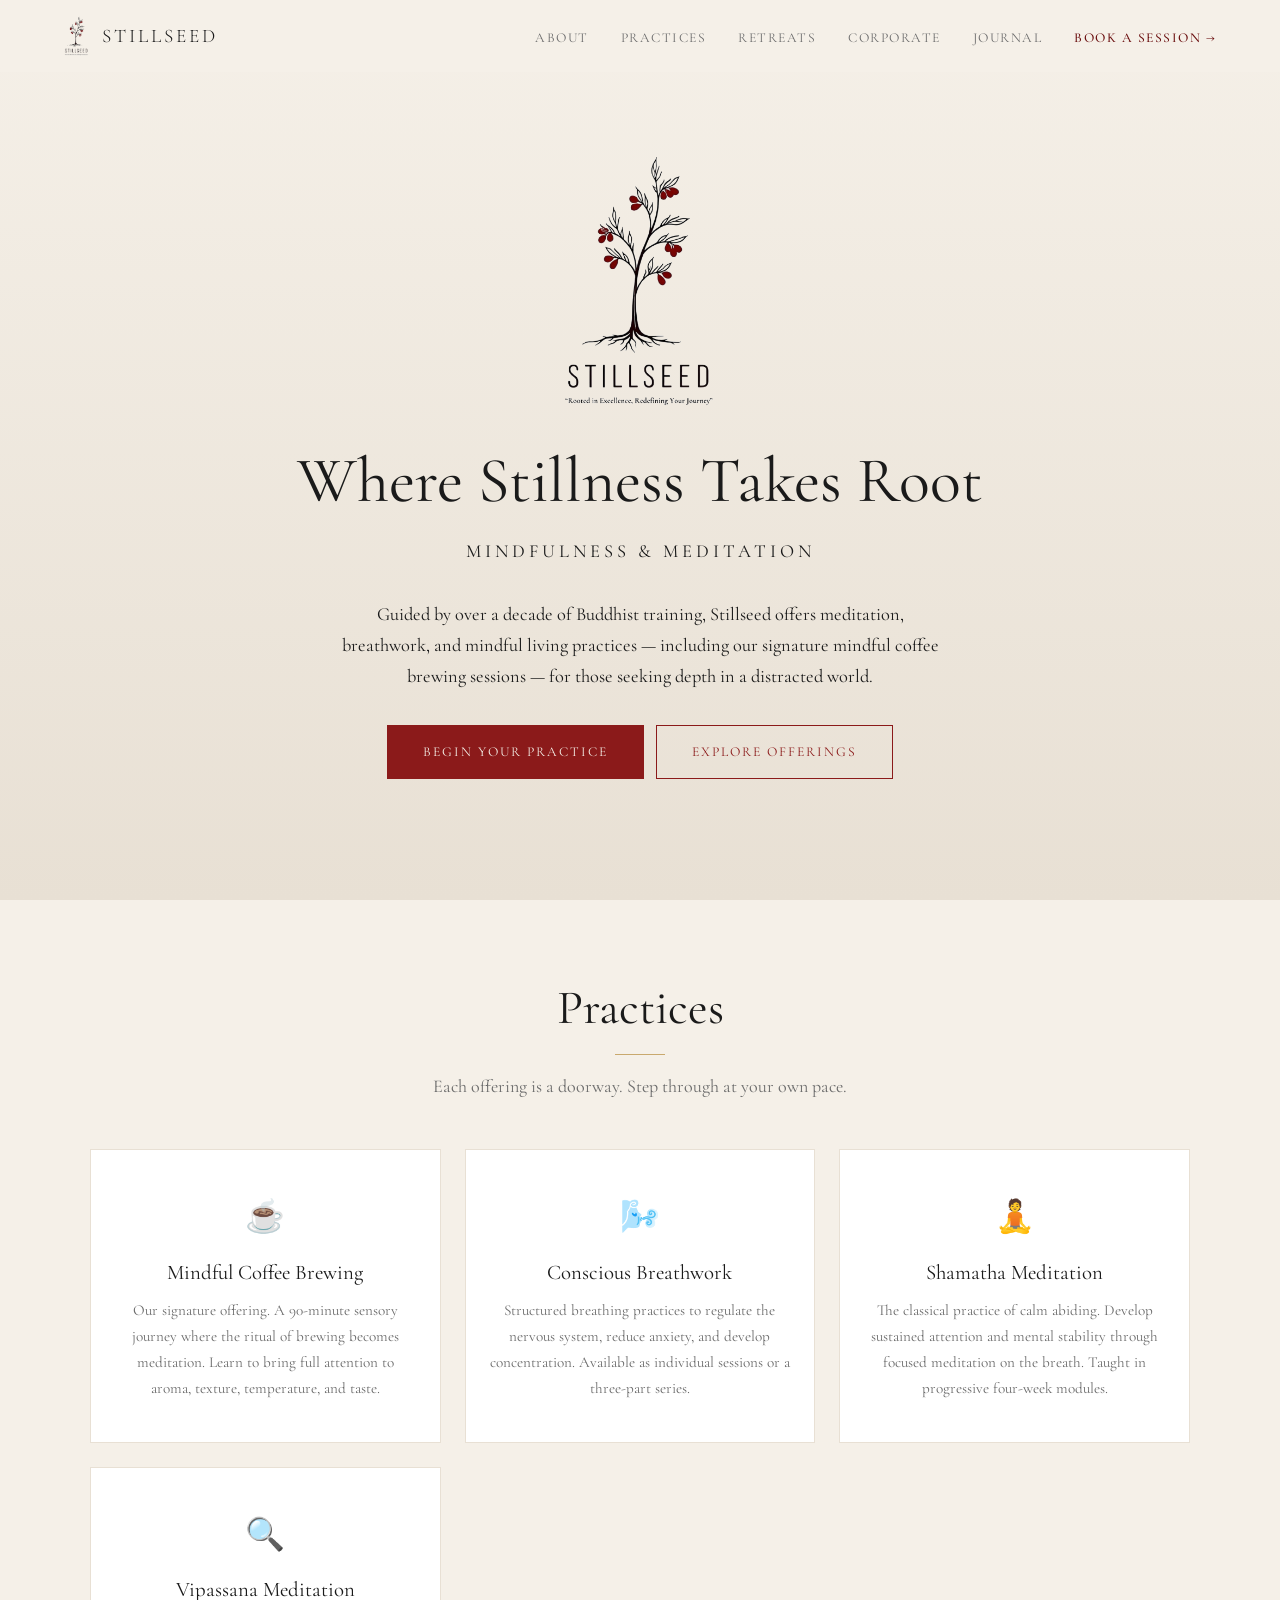
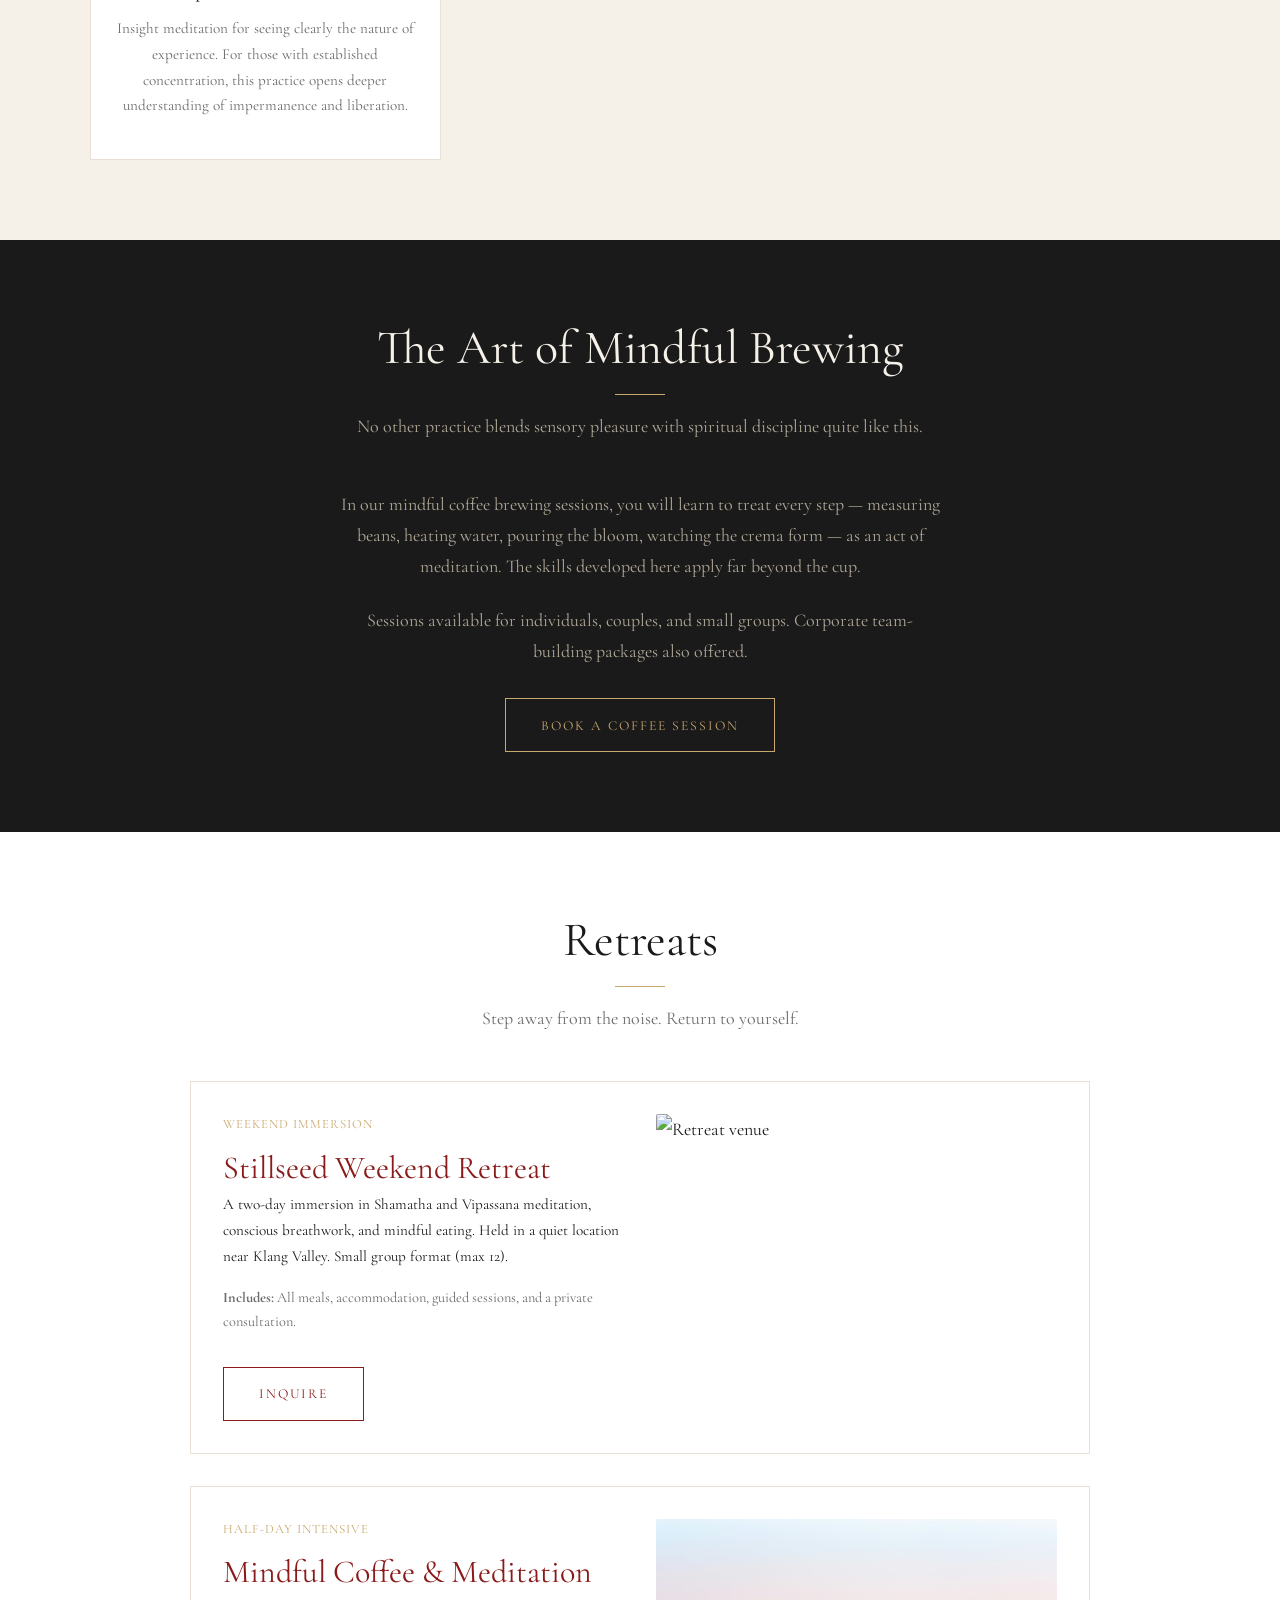
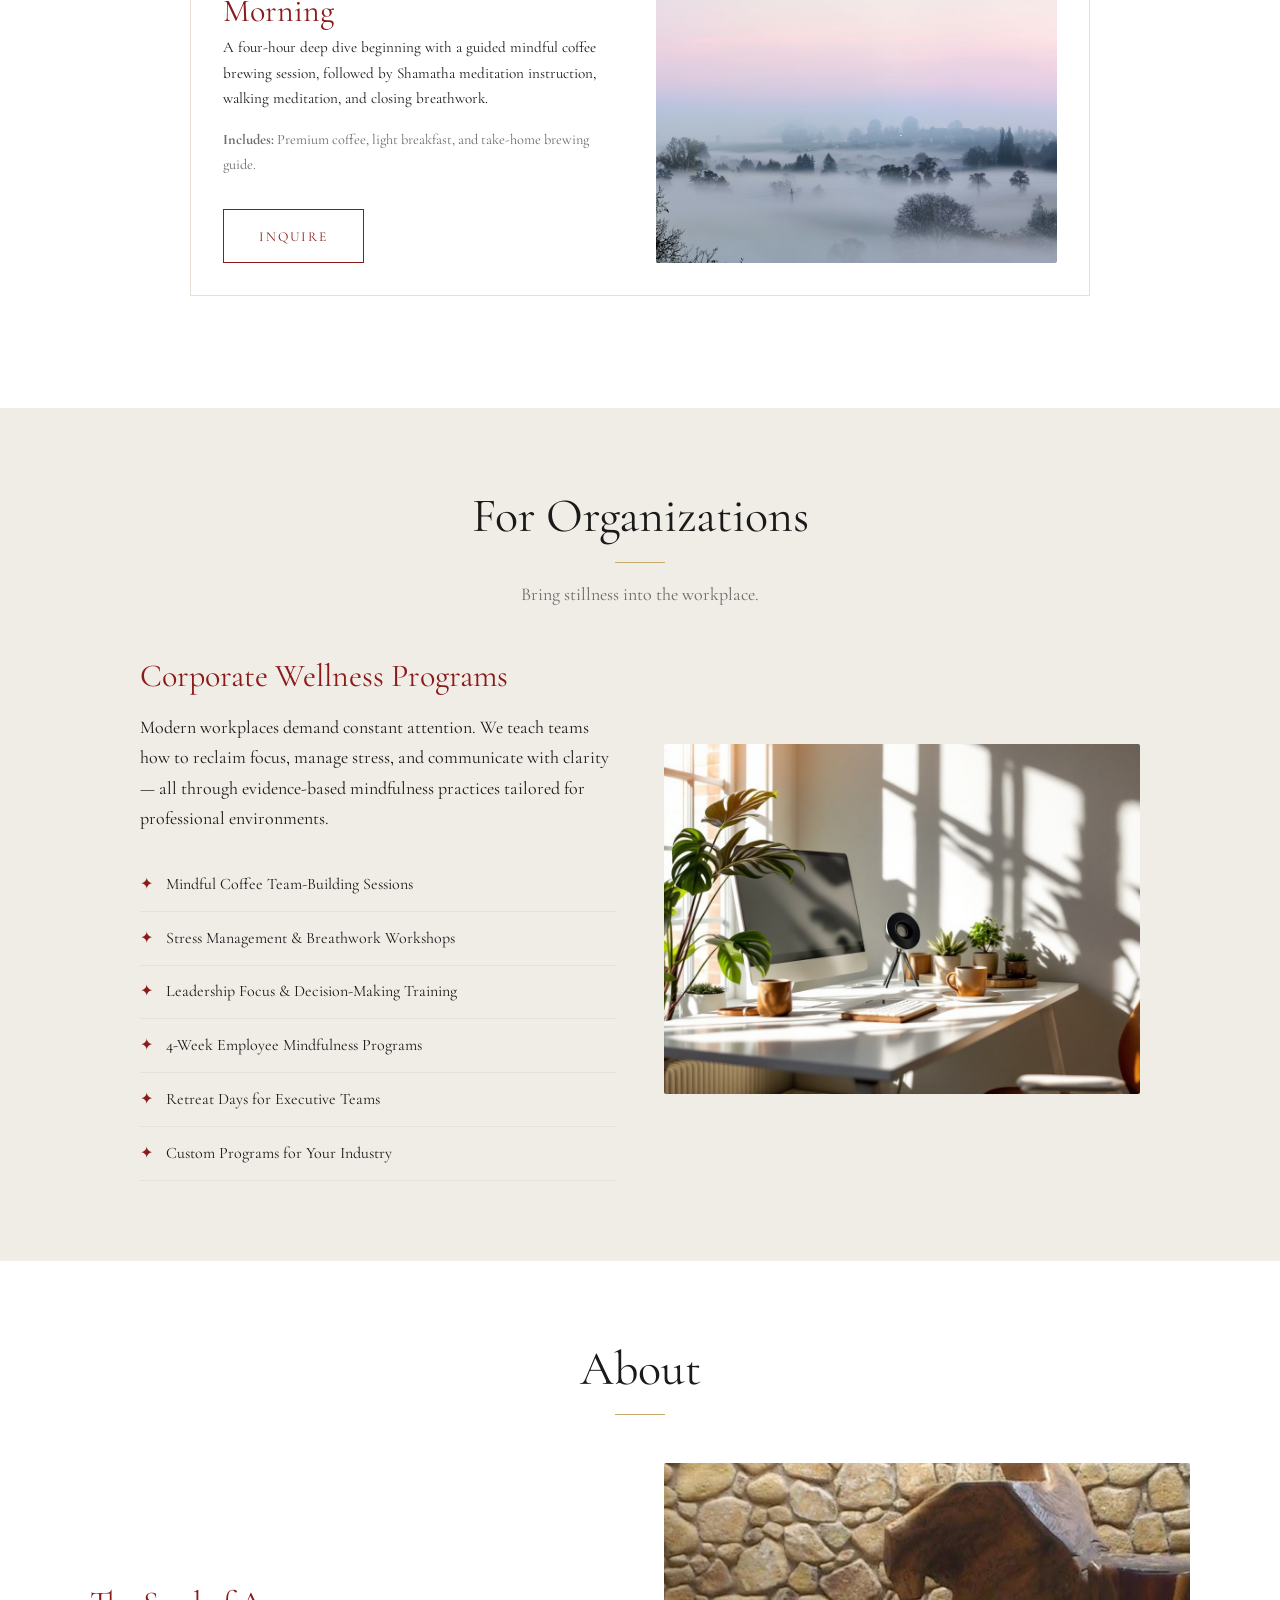
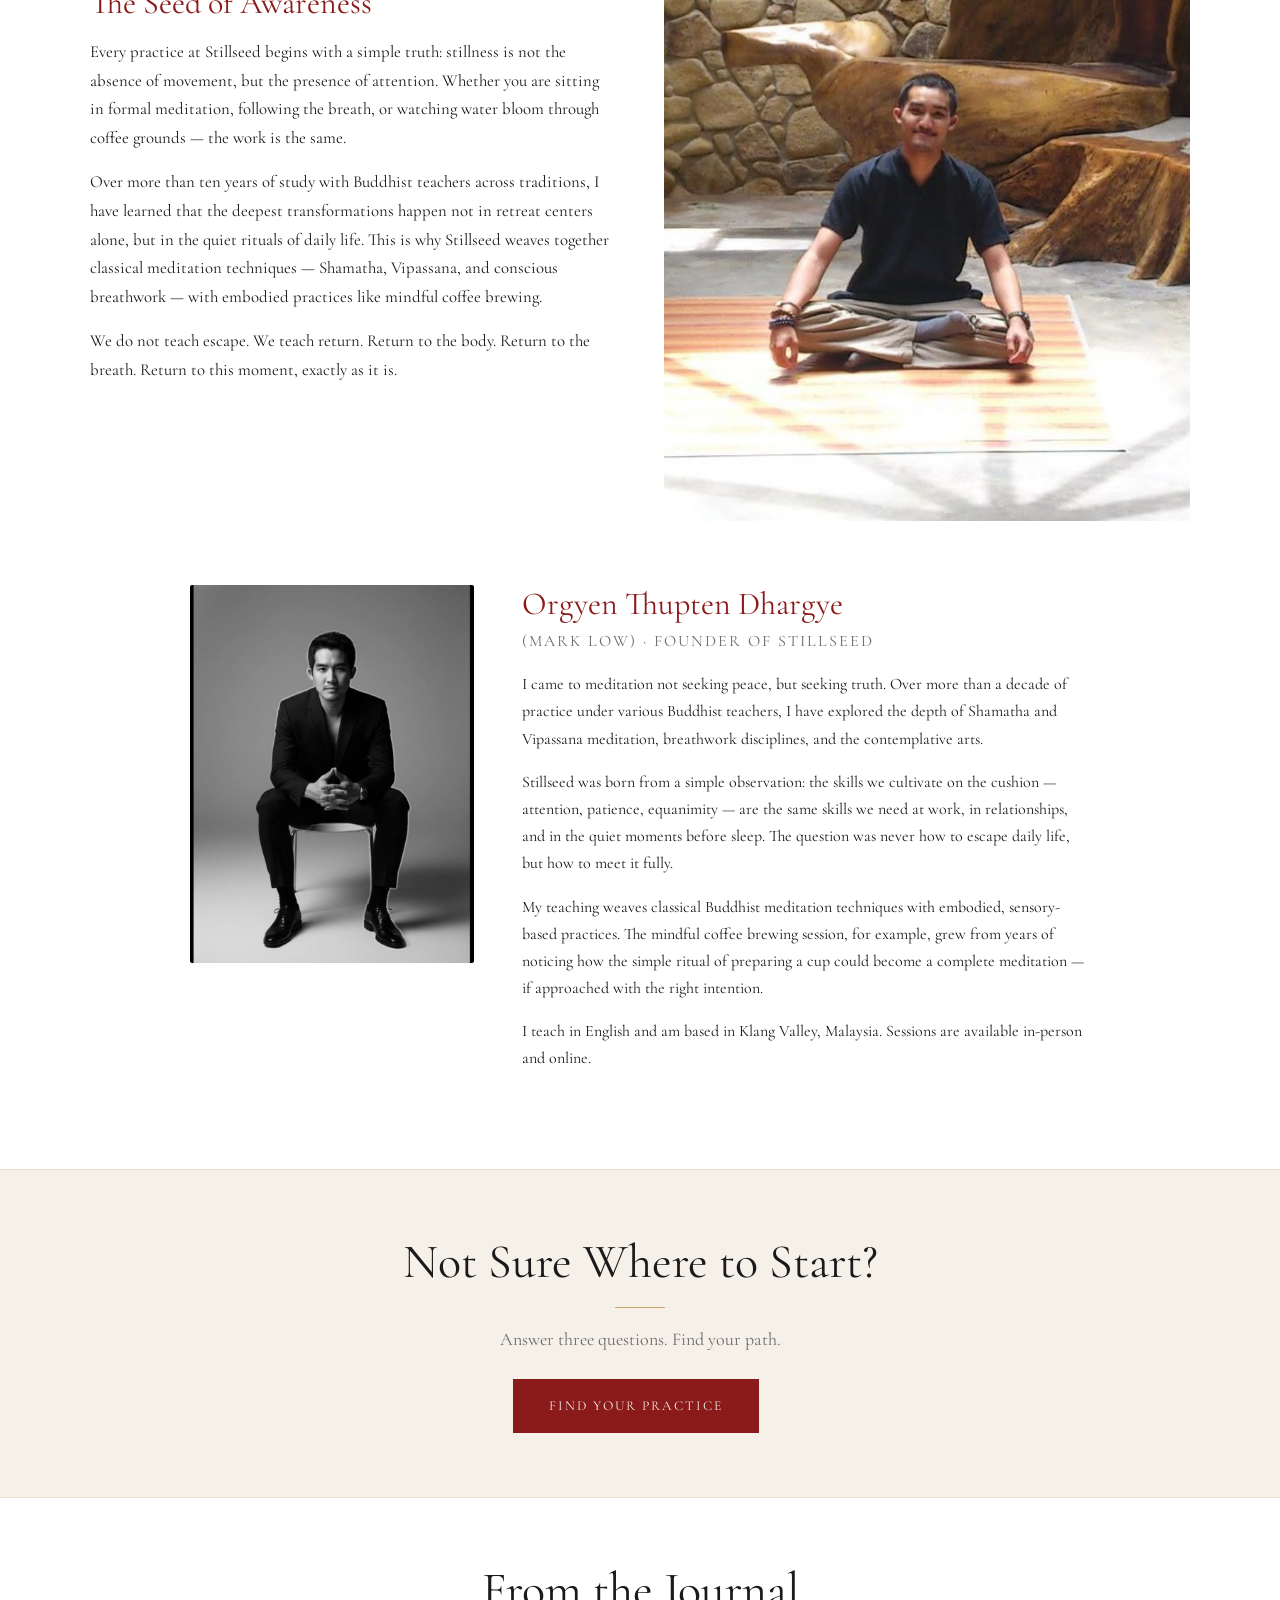
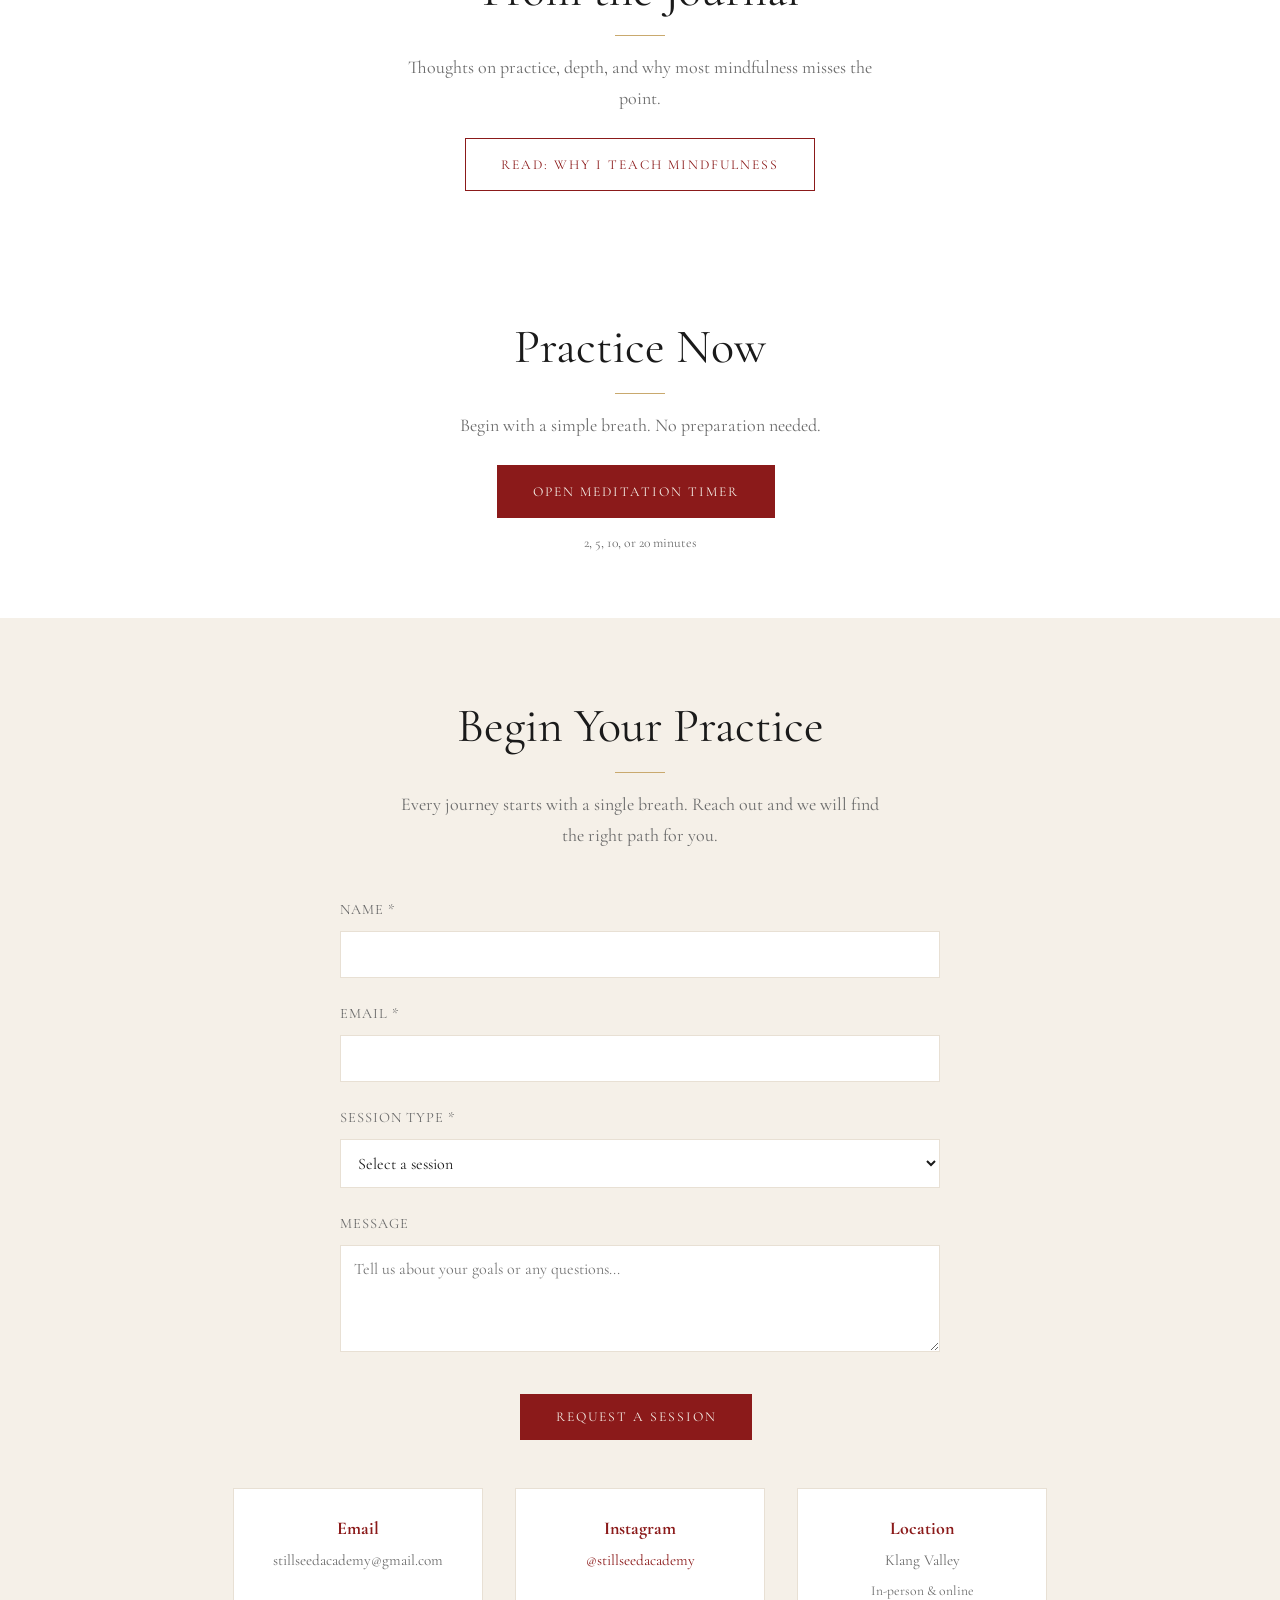
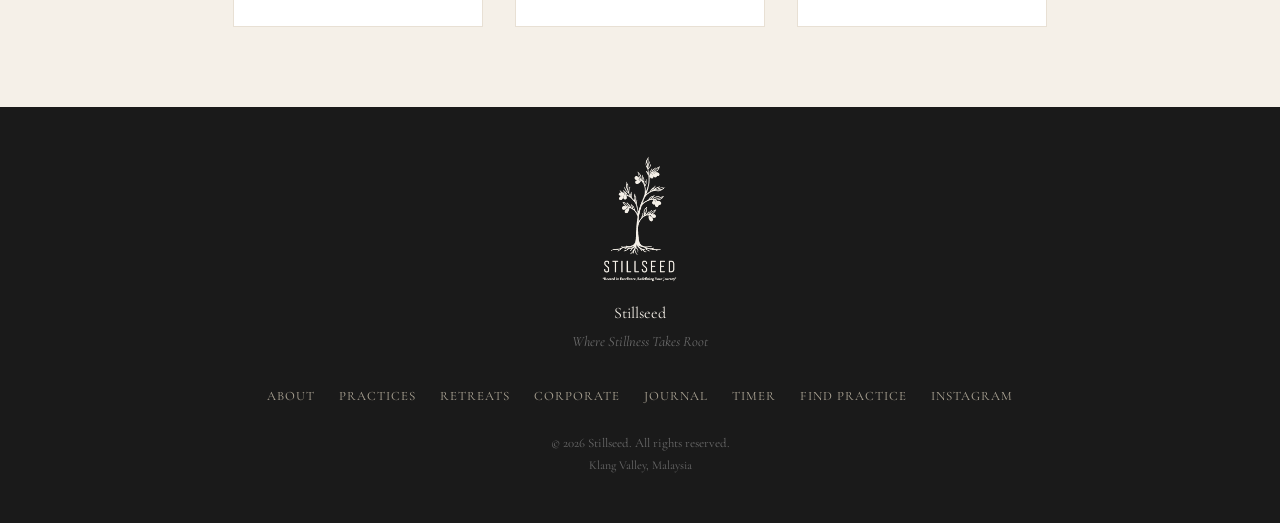
==== index.html @ 8a02b67b "Add files via upload" ====
<!DOCTYPE html>
<html lang="en">
<head>
  <meta charset="UTF-8">
  <meta name="viewport" content="width=device-width, initial-scale=1.0">
  <title>Stillseed | Mindfulness Training & Meditation Retreats in Klang Valley, Malaysia</title>
  <meta name="keywords" content="mindfulness Malaysia, meditation Klang Valley, mindful coffee brewing, Shamatha meditation, Vipassana meditation, breathwork Malaysia, corporate wellness Selangor, meditation retreat Malaysia, mindfulness teacher Malaysia, Buddhist meditation KL">
  <meta property="og:title" content="Stillseed | Mindfulness Training & Meditation Retreats">
  <meta property="og:description" content="Mindfulness training and meditation retreats in Klang Valley, Malaysia. Led by Orgyen Thupten Dhargye with 10+ years of Buddhist training.">
  <meta property="og:type" content="website">
  <meta property="og:url" content="https://stillseed.com">
  <meta property="og:image" content="https://stillseed.com/images/logo-hero.png">
  <meta name="twitter:card" content="summary_large_image">
  <meta name="description" content="Mindfulness training, meditation retreats, and mindful coffee brewing sessions with Orgyen Thupten Dhargye in Klang Valley, Malaysia.">
  <link rel="preconnect" href="https://fonts.googleapis.com">
  <link rel="preconnect" href="https://fonts.gstatic.com" crossorigin>
  <link href="https://fonts.googleapis.com/css2?family=Cormorant+Garamond:ital,wght@0,300;0,400;0,500;1,300;1,400&display=swap" rel="stylesheet">
  <link rel="stylesheet" href="css/style.css">
</head>
<body>

  <nav>
    <a href="index.html" class="nav-logo">
      <img src="images/logo-nav.png" alt="Stillseed">
      <span>Stillseed</span>
    </a>
    <ul class="nav-links">
      <li><a href="index.html#about">About</a></li>
      <li><a href="index.html#practices">Practices</a></li>
      <li><a href="index.html#retreats">Retreats</a></li>
      <li><a href="index.html#corporate">Corporate</a></li>
      <li><a href="blog-why-i-teach.html">Journal</a></li>
      <li><a href="index.html#contact" style="font-size: 0.85rem; letter-spacing: 1.5px; text-transform: uppercase; color: #6B0F0F; font-weight: 500;">Book a Session →</a></li>
    </ul>
  </nav>

  <section class="hero">
    <div class="hero-content">
      <img src="images/logo-hero.png" alt="Stillseed" class="hero-logo">
      <h1>Where Stillness Takes Root</h1>
      <p class="hero-subtitle">Mindfulness & Meditation</p>
      <p>Guided by over a decade of Buddhist training, Stillseed offers meditation, breathwork, and mindful living practices — including our signature mindful coffee brewing sessions — for those seeking depth in a distracted world.</p>
      <a href="#contact" class="btn btn-filled">Begin Your Practice</a>
      <a href="#practices" class="btn">Explore Offerings</a>
    </div>
  </section>

  

  <section class="practices" id="practices">
    <div class="section-header">
      <h2>Practices</h2>
      <div class="divider"></div>
      <p>Each offering is a doorway. Step through at your own pace.</p>
    </div>
    <div class="practices-grid">
      <div class="practice-card">
        <div class="practice-icon">☕</div>
        <h3>Mindful Coffee Brewing</h3>
        <p>Our signature offering. A 90-minute sensory journey where the ritual of brewing becomes meditation. Learn to bring full attention to aroma, texture, temperature, and taste.</p>
      </div>
      <div class="practice-card">
        <div class="practice-icon">🌬️</div>
        <h3>Conscious Breathwork</h3>
        <p>Structured breathing practices to regulate the nervous system, reduce anxiety, and develop concentration. Available as individual sessions or a three-part series.</p>
      </div>
      <div class="practice-card">
        <div class="practice-icon">🧘</div>
        <h3>Shamatha Meditation</h3>
        <p>The classical practice of calm abiding. Develop sustained attention and mental stability through focused meditation on the breath. Taught in progressive four-week modules.</p>
      </div>
      <div class="practice-card">
        <div class="practice-icon">🔍</div>
        <h3>Vipassana Meditation</h3>
        <p>Insight meditation for seeing clearly the nature of experience. For those with established concentration, this practice opens deeper understanding of impermanence and liberation.</p>
      </div>
    </div>
  </section>

  <section class="coffee-section">
    <div class="section-header">
      <h2>The Art of Mindful Brewing</h2>
      <div class="divider" style="background:#C9A96E;"></div>
      <p style="color:#b0a898;">No other practice blends sensory pleasure with spiritual discipline quite like this.</p>
    </div>
    <p style="max-width:600px; margin:0 auto 1.5rem; color:#b0a898;">In our mindful coffee brewing sessions, you will learn to treat every step — measuring beans, heating water, pouring the bloom, watching the crema form — as an act of meditation. The skills developed here apply far beyond the cup.</p>
    <p style="max-width:600px; margin:0 auto 2rem; color:#b0a898;">Sessions available for individuals, couples, and small groups. Corporate team-building packages also offered.</p>
    <a href="#contact" class="btn">Book a Coffee Session</a>
  </section>

  <section class="retreats" id="retreats">
    <div class="section-header">
      <h2>Retreats</h2>
      <div class="divider"></div>
      <p>Step away from the noise. Return to yourself.</p>
    </div>
    <div class="retreat-card">
      <div class="retreat-info">
        <div class="retreat-meta">Weekend Immersion</div>
        <h3>Stillseed Weekend Retreat</h3>
        <p>A two-day immersion in Shamatha and Vipassana meditation, conscious breathwork, and mindful eating. Held in a quiet location near Klang Valley. Small group format (max 12).</p>
        <p style="font-size:0.9rem; color:var(--gray);"><strong>Includes:</strong> All meals, accommodation, guided sessions, and a private consultation.</p>
        <a href="#contact" class="btn" style="margin-top:1rem;">Inquire</a>
      </div>
      <div class="retreat-image">
        <img src="images/retreat.jpg" alt="Retreat venue">
      </div>
    </div>
    <div class="retreat-card">
      <div class="retreat-info">
        <div class="retreat-meta">Half-Day Intensive</div>
        <h3>Mindful Coffee & Meditation Morning</h3>
        <p>A four-hour deep dive beginning with a guided mindful coffee brewing session, followed by Shamatha meditation instruction, walking meditation, and closing breathwork.</p>
        <p style="font-size:0.9rem; color:var(--gray);"><strong>Includes:</strong> Premium coffee, light breakfast, and take-home brewing guide.</p>
        <a href="#contact" class="btn" style="margin-top:1rem;">Inquire</a>
      </div>
      <div class="retreat-image">
        <img src="images/session.jpg" alt="Coffee and meditation session">
      </div>
    </div>
  </section>

  <section class="corporate" id="corporate">
    <div class="section-header">
      <h2>For Organizations</h2>
      <div class="divider"></div>
      <p>Bring stillness into the workplace.</p>
    </div>
    <div class="corporate-grid">
      <div>
        <h3 style="color:var(--burgundy); margin-bottom:1rem;">Corporate Wellness Programs</h3>
        <p>Modern workplaces demand constant attention. We teach teams how to reclaim focus, manage stress, and communicate with clarity — all through evidence-based mindfulness practices tailored for professional environments.</p>
        <ul class="corporate-features">
          <li>Mindful Coffee Team-Building Sessions</li>
          <li>Stress Management & Breathwork Workshops</li>
          <li>Leadership Focus & Decision-Making Training</li>
          <li>4-Week Employee Mindfulness Programs</li>
          <li>Retreat Days for Executive Teams</li>
          <li>Custom Programs for Your Industry</li>
        </ul>
      </div>
      <div class="corporate-image">
        <img src="images/corporate.jpg" alt="Corporate wellness session">
      </div>
    </div>
  </section>

  <section class="teacher" id="about">
    <div class="section-header">
      <h2>About</h2>
      <div class="divider"></div>
    </div>
    <div class="philosophy-grid" style="margin-bottom: 4rem;">
      <div class="philosophy-text">
        <h3>The Seed of Awareness</h3>
        <p>Every practice at Stillseed begins with a simple truth: stillness is not the absence of movement, but the presence of attention. Whether you are sitting in formal meditation, following the breath, or watching water bloom through coffee grounds — the work is the same.</p>
        <p>Over more than ten years of study with Buddhist teachers across traditions, I have learned that the deepest transformations happen not in retreat centers alone, but in the quiet rituals of daily life. This is why Stillseed weaves together classical meditation techniques — Shamatha, Vipassana, and conscious breathwork — with embodied practices like mindful coffee brewing.</p>
        <p>We do not teach escape. We teach return. Return to the body. Return to the breath. Return to this moment, exactly as it is.</p>
      </div>
      <div class="philosophy-image">
        <img src="images/teacher-meditation.jpg" alt="Orgyen Thupten Dhargye in meditation" style="width:100%; aspect-ratio:4/5; object-fit:cover; object-position:center 20%; border-radius:2px;">
      </div>
    </div>
    <div class="teacher-grid">
      <div class="teacher-image">
        <img src="images/teacher-portrait.jpg" alt="Orgyen Thupten Dhargye">
      </div>
      <div class="teacher-info">
        <h3>Orgyen Thupten Dhargye</h3>
        <p class="teacher-name">(Mark Low) · Founder of Stillseed</p>
        <p>I came to meditation not seeking peace, but seeking truth. Over more than a decade of practice under various Buddhist teachers, I have explored the depth of Shamatha and Vipassana meditation, breathwork disciplines, and the contemplative arts.</p>
        <p>Stillseed was born from a simple observation: the skills we cultivate on the cushion — attention, patience, equanimity — are the same skills we need at work, in relationships, and in the quiet moments before sleep. The question was never how to escape daily life, but how to meet it fully.</p>
        <p>My teaching weaves classical Buddhist meditation techniques with embodied, sensory-based practices. The mindful coffee brewing session, for example, grew from years of noticing how the simple ritual of preparing a cup could become a complete meditation — if approached with the right intention.</p>
        <p>I teach in English and am based in Klang Valley, Malaysia. Sessions are available in-person and online.</p>
      </div>
    </div>
  </section>

  <section style="background:var(--cream); padding:4rem 5%; text-align:center; border-top:1px solid #E8E0D4;">
    <h2 style="margin-bottom:0.5rem;">Not Sure Where to Start?</h2>
    <div class="divider"></div>
    <p style="color:var(--gray); margin-bottom:1.5rem;">Answer three questions. Find your path.</p>
    <a href="recommender.html" class="btn btn-filled">Find Your Practice</a>
  </section>

  <section style="background:var(--white); padding:4rem 5%; text-align:center; border-top:1px solid #E8E0D4;">
    <h2 style="margin-bottom:0.5rem;">From the Journal</h2>
    <div class="divider"></div>
    <p style="color:var(--gray); margin-bottom:1.5rem; max-width:500px; margin-left:auto; margin-right:auto;">Thoughts on practice, depth, and why most mindfulness misses the point.</p>
    <a href="blog-why-i-teach.html" class="btn">Read: Why I Teach Mindfulness</a>
  </section>

  <section class="timer-cta">
    <h2 style="margin-bottom:0.5rem;">Practice Now</h2>
    <div class="divider"></div>
    <p style="color:var(--gray); margin-bottom:1.5rem;">Begin with a simple breath. No preparation needed.</p>
    <a href="timer.html" class="btn btn-filled">Open Meditation Timer</a>
    <p style="font-size:0.85rem; color:var(--gray); margin-top:0.8rem;">2, 5, 10, or 20 minutes</p>
  </section>

  <section class="contact" id="contact">
    <div class="section-header">
      <h2>Begin Your Practice</h2>
      <div class="divider"></div>
      <p>Every journey starts with a single breath. Reach out and we will find the right path for you.</p>
    </div>

    <div style="max-width: 600px; margin: 0 auto;">
      <form action="https://formspree.io/f/mgoqyeko" method="POST" style="text-align: left;">
        <div style="margin-bottom: 1.5rem;">
          <label style="display: block; font-size: 0.9rem; letter-spacing: 1px; text-transform: uppercase; color: var(--gray); margin-bottom: 0.5rem;">Name *</label>
          <input type="text" name="name" required style="width: 100%; padding: 0.8rem; border: 1px solid #E8E0D4; background: var(--white); font-family: inherit; font-size: 1rem; color: var(--black);">
        </div>

        <div style="margin-bottom: 1.5rem;">
          <label style="display: block; font-size: 0.9rem; letter-spacing: 1px; text-transform: uppercase; color: var(--gray); margin-bottom: 0.5rem;">Email *</label>
          <input type="email" name="email" required style="width: 100%; padding: 0.8rem; border: 1px solid #E8E0D4; background: var(--white); font-family: inherit; font-size: 1rem; color: var(--black);">
        </div>

        <div style="margin-bottom: 1.5rem;">
          <label style="display: block; font-size: 0.9rem; letter-spacing: 1px; text-transform: uppercase; color: var(--gray); margin-bottom: 0.5rem;">Session Type *</label>
          <select name="session" required style="width: 100%; padding: 0.8rem; border: 1px solid #E8E0D4; background: var(--white); font-family: inherit; font-size: 1rem; color: var(--black); cursor: pointer;">
            <option value="">Select a session</option>
            <option value="coffee">Mindful Coffee Brewing (90 min)</option>
            <option value="private">Private Meditation Session (60 min)</option>
            <option value="breathwork">Conscious Breathwork</option>
            <option value="retreat">Weekend Retreat</option>
            <option value="corporate">Corporate Wellness</option>
            <option value="other">Other / Not Sure</option>
          </select>
        </div>

        <div style="margin-bottom: 1.5rem;">
          <label style="display: block; font-size: 0.9rem; letter-spacing: 1px; text-transform: uppercase; color: var(--gray); margin-bottom: 0.5rem;">Message</label>
          <textarea name="message" rows="4" placeholder="Tell us about your goals or any questions..." style="width: 100%; padding: 0.8rem; border: 1px solid #E8E0D4; background: var(--white); font-family: inherit; font-size: 1rem; color: var(--black); resize: vertical;"></textarea>
        </div>

        <div style="text-align: center; margin-top: 2rem;">
          <button type="submit" class="btn btn-filled" style="cursor: pointer; border: none;">Request a Session</button>
        </div>
      </form>
    </div>

    <div class="contact-methods" style="margin-top: 3rem;">
      <div class="contact-method">
        <h4>Email</h4>
        <p>stillseedacademy@gmail.com</p>
      </div>
      <div class="contact-method">
        <h4>Instagram</h4>
        <p><a href="https://instagram.com/stillseedacademy" target="_blank" style="color:var(--burgundy);">@stillseedacademy</a></p>
      </div>
      <div class="contact-method">
        <h4>Location</h4>
        <p>Klang Valley</p>
        <p style="font-size:0.85rem; margin-top:0.3rem;">In-person & online</p>
      </div>
    </div>
  </section>

  <footer>
    <img src="images/logo-full-light.png" alt="Stillseed" class="footer-logo">
    <p style="font-size:1rem; color:var(--cream); margin-bottom:0.2rem;">Stillseed</p>
    <p style="font-style:italic; font-size:0.9rem;">Where Stillness Takes Root</p>
    <ul class="footer-links">
      <li><a href="index.html#about">About</a></li>
      <li><a href="index.html#practices">Practices</a></li>
      <li><a href="index.html#retreats">Retreats</a></li>
      <li><a href="index.html#corporate">Corporate</a></li>
      <li><a href="blog-why-i-teach.html">Journal</a></li>
      <li><a href="timer.html">Timer</a></li>
      <li><a href="recommender.html">Find Practice</a></li>
      <li><a href="https://instagram.com/stillseedacademy" target="_blank">Instagram</a></li>
    </ul>
    <p style="font-size:0.8rem;">© 2026 Stillseed. All rights reserved.</p>
    <p style="font-size:0.75rem;">Klang Valley, Malaysia</p>
  </footer>

</body>
</html>
---- css/style.css ----
:root {
  --burgundy: #8B1A1A;
  --black: #1a1a1a;
  --cream: #F5F0E8;
  --gold: #C9A96E;
  --gray: #6b6b6b;
  --white: #ffffff;
}

* { margin: 0; padding: 0; box-sizing: border-box; }

html { scroll-behavior: smooth; }

body {
  font-family: 'Cormorant Garamond', Georgia, serif;
  color: var(--black);
  background: var(--cream);
  line-height: 1.7;
  font-size: 18px;
}

h1, h2, h3 {
  font-family: 'Cormorant Garamond', Georgia, serif;
  font-weight: 400;
  line-height: 1.2;
}

h1 { font-size: clamp(2.5rem, 5vw, 4rem); }
h2 { font-size: clamp(2rem, 4vw, 3rem); }
h3 { font-size: clamp(1.5rem, 3vw, 2rem); }

a { text-decoration: none; color: inherit; }

img { max-width: 100%; height: auto; display: block; }

/* Navigation */
nav {
  position: fixed;
  top: 0; left: 0;
  width: 100%;
  z-index: 1000;
  padding: 1rem 5%;
  display: flex;
  justify-content: space-between;
  align-items: center;
  background: rgba(245, 240, 232, 0.95);
  backdrop-filter: blur(10px);
}

.nav-logo {
  display: flex;
  align-items: center;
  gap: 0.8rem;
}

.nav-logo img {
  height: 40px;
  width: auto;
}

.nav-logo span {
  font-size: 1.2rem;
  letter-spacing: 3px;
  text-transform: uppercase;
  font-weight: 300;
}

.nav-links {
  display: flex;
  gap: 2rem;
  list-style: none;
}

.nav-links a {
  font-size: 0.85rem;
  letter-spacing: 1.5px;
  text-transform: uppercase;
  color: var(--gray);
  transition: color 0.3s;
}

.nav-links a:hover { color: var(--burgundy); }

/* Hero */
.hero {
  min-height: 100vh;
  display: flex;
  align-items: center;
  justify-content: center;
  text-align: center;
  padding: 6rem 5% 4rem;
  background: linear-gradient(180deg, var(--cream) 0%, #E8E0D4 100%);
}

.hero-content { max-width: 800px; }

.hero-logo {
  width: 160px;
  margin: 0 auto 2rem;
}

.hero h1 { margin-bottom: 1rem; }

.hero-subtitle {
  font-size: 1.1rem;
  color: var(--gray);
  letter-spacing: 4px;
  text-transform: uppercase;
  margin-bottom: 2rem;
}

.hero p {
  font-size: 1.15rem;
  color: var(--black);
  margin-bottom: 2rem;
  max-width: 600px;
  margin-left: auto;
  margin-right: auto;
}

.btn {
  display: inline-block;
  padding: 0.9rem 2.2rem;
  font-size: 0.85rem;
  letter-spacing: 2px;
  text-transform: uppercase;
  border: 1.5px solid var(--burgundy);
  color: var(--burgundy);
  background: transparent;
  cursor: pointer;
  transition: all 0.3s;
  font-family: inherit;
}

.btn:hover {
  background: var(--burgundy);
  color: var(--cream);
}

.btn-filled {
  background: var(--burgundy);
  color: var(--cream);
  margin-right: 0.5rem;
}

.btn-filled:hover {
  background: var(--black);
  border-color: var(--black);
}

/* Sections */
section { padding: 5rem 5%; }

.section-header {
  text-align: center;
  margin-bottom: 3rem;
}

.section-header h2 { margin-bottom: 0.5rem; }

.divider {
  width: 50px;
  height: 1px;
  background: var(--gold);
  margin: 1rem auto;
}

.section-header p {
  color: var(--gray);
  max-width: 500px;
  margin: 0 auto;
}

/* Philosophy */
.philosophy { background: var(--white); }

.philosophy-grid {
  display: grid;
  grid-template-columns: 1fr 1fr;
  gap: 3rem;
  max-width: 1100px;
  margin: 0 auto;
  align-items: center;
}

.philosophy-text h3 {
  color: var(--burgundy);
  margin-bottom: 1rem;
}

.philosophy-text p {
  margin-bottom: 1rem;
  font-size: 1.05rem;
}

.philosophy-image img {
  width: 100%;
  border-radius: 2px;
  aspect-ratio: 4/5;
  object-fit: cover;
}

/* Practices */
.practices-grid {
  display: grid;
  grid-template-columns: repeat(auto-fit, minmax(260px, 1fr));
  gap: 1.5rem;
  max-width: 1100px;
  margin: 0 auto;
}

.practice-card {
  background: var(--white);
  padding: 2.5rem 1.5rem;
  text-align: center;
  border: 1px solid #E8E0D4;
  transition: all 0.3s;
}

.practice-card:hover {
  transform: translateY(-5px);
  box-shadow: 0 15px 30px rgba(0,0,0,0.08);
}

.practice-icon {
  font-size: 2rem;
  margin-bottom: 1rem;
}

.practice-card h3 {
  font-size: 1.3rem;
  margin-bottom: 0.8rem;
}

.practice-card p {
  font-size: 0.95rem;
  color: var(--gray);
}

/* Coffee Section */
.coffee-section {
  background: var(--black);
  color: var(--cream);
  text-align: center;
  position: relative;
}

.coffee-section h2 { color: var(--cream); }

.coffee-section p {
  color: #b0a898;
  max-width: 600px;
  margin: 0 auto 1.5rem;
}

.coffee-section .btn {
  border-color: var(--gold);
  color: var(--gold);
}

.coffee-section .btn:hover {
  background: var(--gold);
  color: var(--black);
}

/* Retreats */
.retreats { background: var(--white); }

.retreat-card {
  display: grid;
  grid-template-columns: 1fr 1fr;
  gap: 2rem;
  max-width: 900px;
  margin: 0 auto 2rem;
  padding: 2rem;
  border: 1px solid #E8E0D4;
}

.retreat-info h3 {
  color: var(--burgundy);
  margin-bottom: 0.3rem;
}

.retreat-meta {
  font-size: 0.8rem;
  color: var(--gold);
  letter-spacing: 1px;
  text-transform: uppercase;
  margin-bottom: 0.8rem;
}

.retreat-info p {
  font-size: 0.95rem;
  margin-bottom: 1rem;
}

.retreat-image img {
  width: 100%;
  height: 100%;
  object-fit: cover;
  min-height: 200px;
  border-radius: 2px;
}

/* Corporate */
.corporate { background: #f0ece6; }

.corporate-grid {
  display: grid;
  grid-template-columns: 1fr 1fr;
  gap: 3rem;
  max-width: 1000px;
  margin: 0 auto;
  align-items: center;
}

.corporate-features {
  list-style: none;
  margin-top: 1.5rem;
}

.corporate-features li {
  padding: 0.8rem 0;
  border-bottom: 1px solid #E8E0D4;
  font-size: 1rem;
  display: flex;
  align-items: center;
  gap: 0.8rem;
}

.corporate-features li::before {
  content: '✦';
  color: var(--burgundy);
}

.corporate-image img {
  width: 100%;
  height: 100%;
  object-fit: cover;
  min-height: 350px;
  border-radius: 2px;
}

/* Teacher */
.teacher { background: var(--white); }

.teacher-grid {
  display: grid;
  grid-template-columns: 1fr 2fr;
  gap: 3rem;
  max-width: 900px;
  margin: 0 auto;
}

.teacher-image img {
  width: 100%;
  aspect-ratio: 3/4;
  object-fit: cover;
  border-radius: 2px;
}

.teacher-info h3 {
  color: var(--burgundy);
  margin-bottom: 0.3rem;
}

.teacher-name {
  font-size: 0.85rem;
  color: var(--gray);
  letter-spacing: 2px;
  text-transform: uppercase;
  margin-bottom: 1.5rem;
}

.teacher-info p {
  margin-bottom: 1rem;
  font-size: 1rem;
}

/* Contact */
.contact { background: var(--cream); text-align: center; }

.contact-methods {
  display: flex;
  justify-content: center;
  gap: 2rem;
  margin-top: 2rem;
  flex-wrap: wrap;
}

.contact-method {
  padding: 1.5rem;
  background: var(--white);
  border: 1px solid #E8E0D4;
  min-width: 250px;
}

.contact-method h4 {
  color: var(--burgundy);
  margin-bottom: 0.3rem;
}

.contact-method p {
  color: var(--gray);
  font-size: 0.95rem;
}

/* Timer CTA */
.timer-cta {
  background: var(--white);
  text-align: center;
  padding: 4rem 5%;
}

/* Footer */
footer {
  background: var(--black);
  color: #b0a898;
  padding: 3rem 5%;
  text-align: center;
}

.footer-logo {
  width: 80px;
  margin: 0 auto 1rem;
}

footer p {
  font-size: 0.9rem;
  color: var(--gray);
}

.footer-links {
  display: flex;
  justify-content: center;
  gap: 1.5rem;
  margin: 1.5rem 0;
  list-style: none;
}

.footer-links a {
  color: #b0a898;
  font-size: 0.8rem;
  letter-spacing: 1px;
  text-transform: uppercase;
  transition: color 0.3s;
}

.footer-links a:hover { color: var(--gold); }

/* Responsive */
@media (max-width: 768px) {
  .philosophy-grid,
  .retreat-card,
  .corporate-grid,
  .teacher-grid {
    grid-template-columns: 1fr;
  }

  .nav-links { display: none; }

  .hero { padding: 5rem 5% 3rem; }

  section { padding: 3rem 5%; }

  .contact-methods { flex-direction: column; align-items: center; }
}
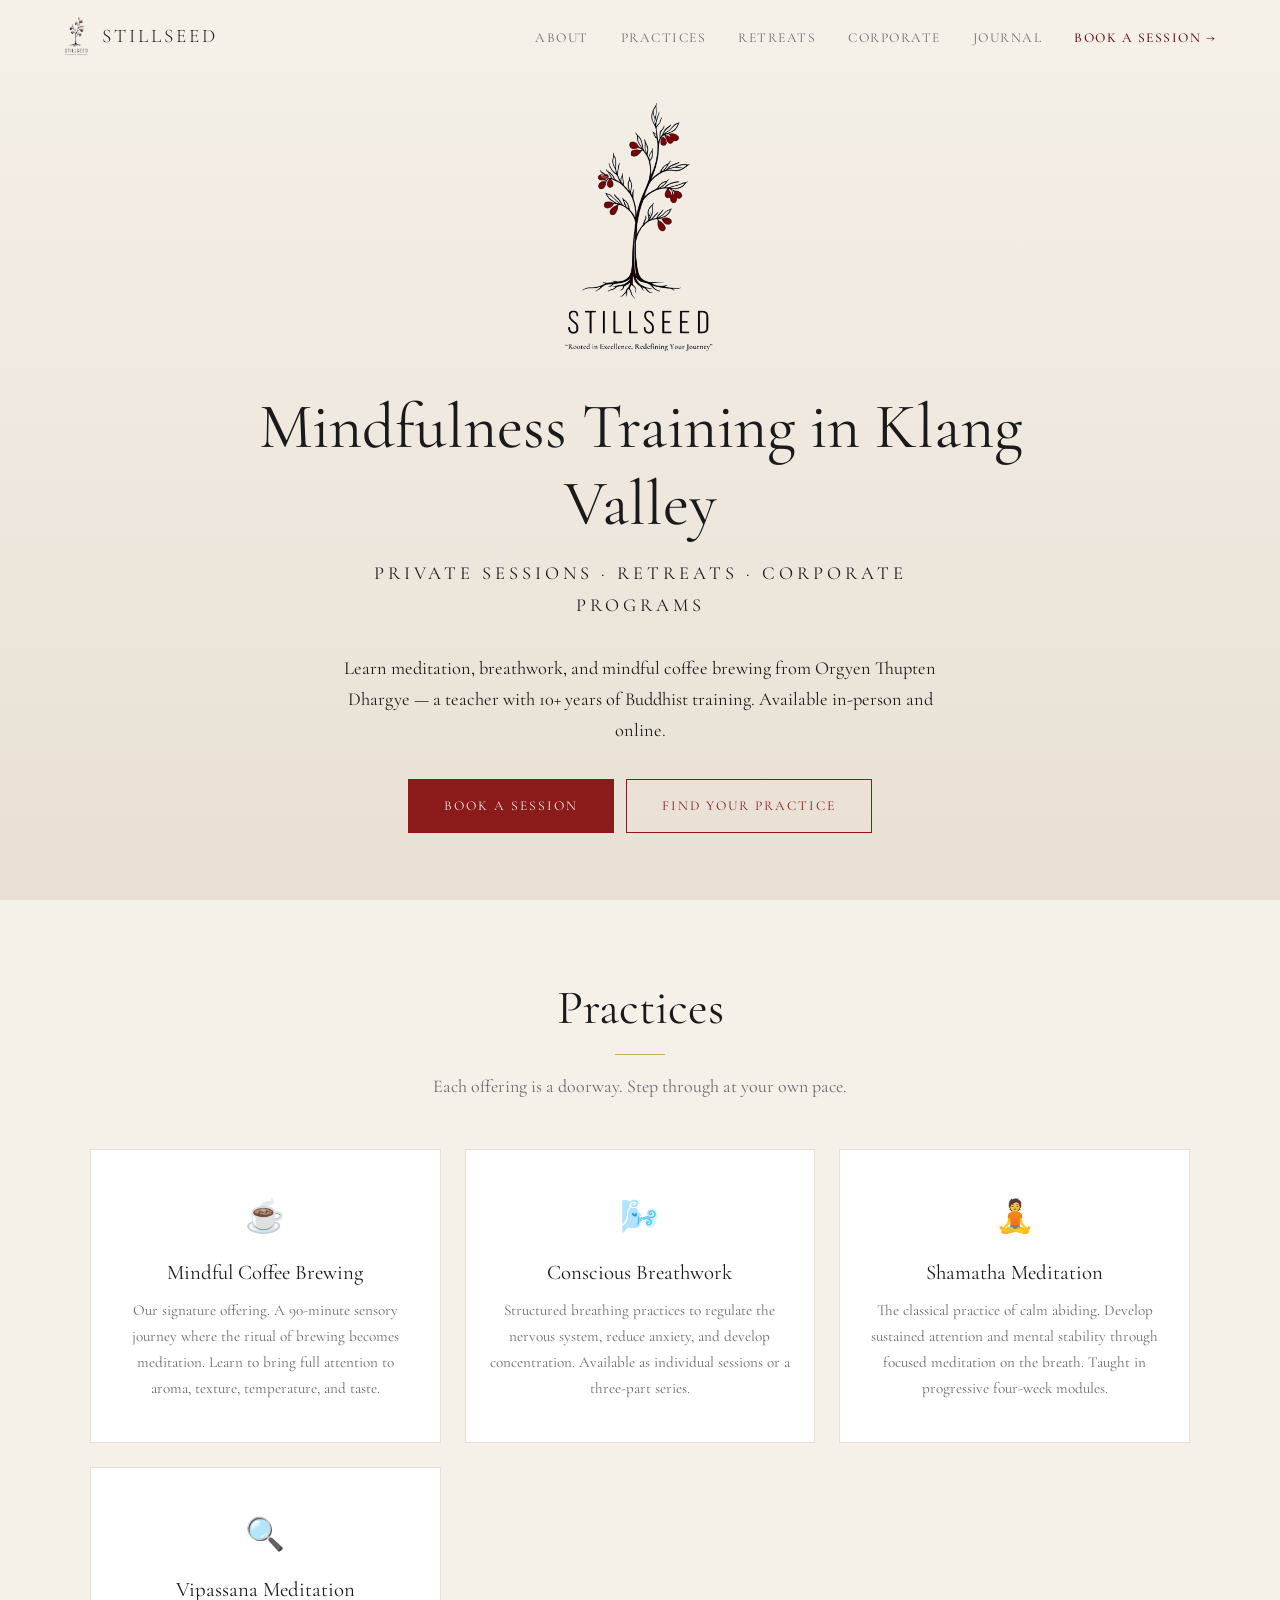
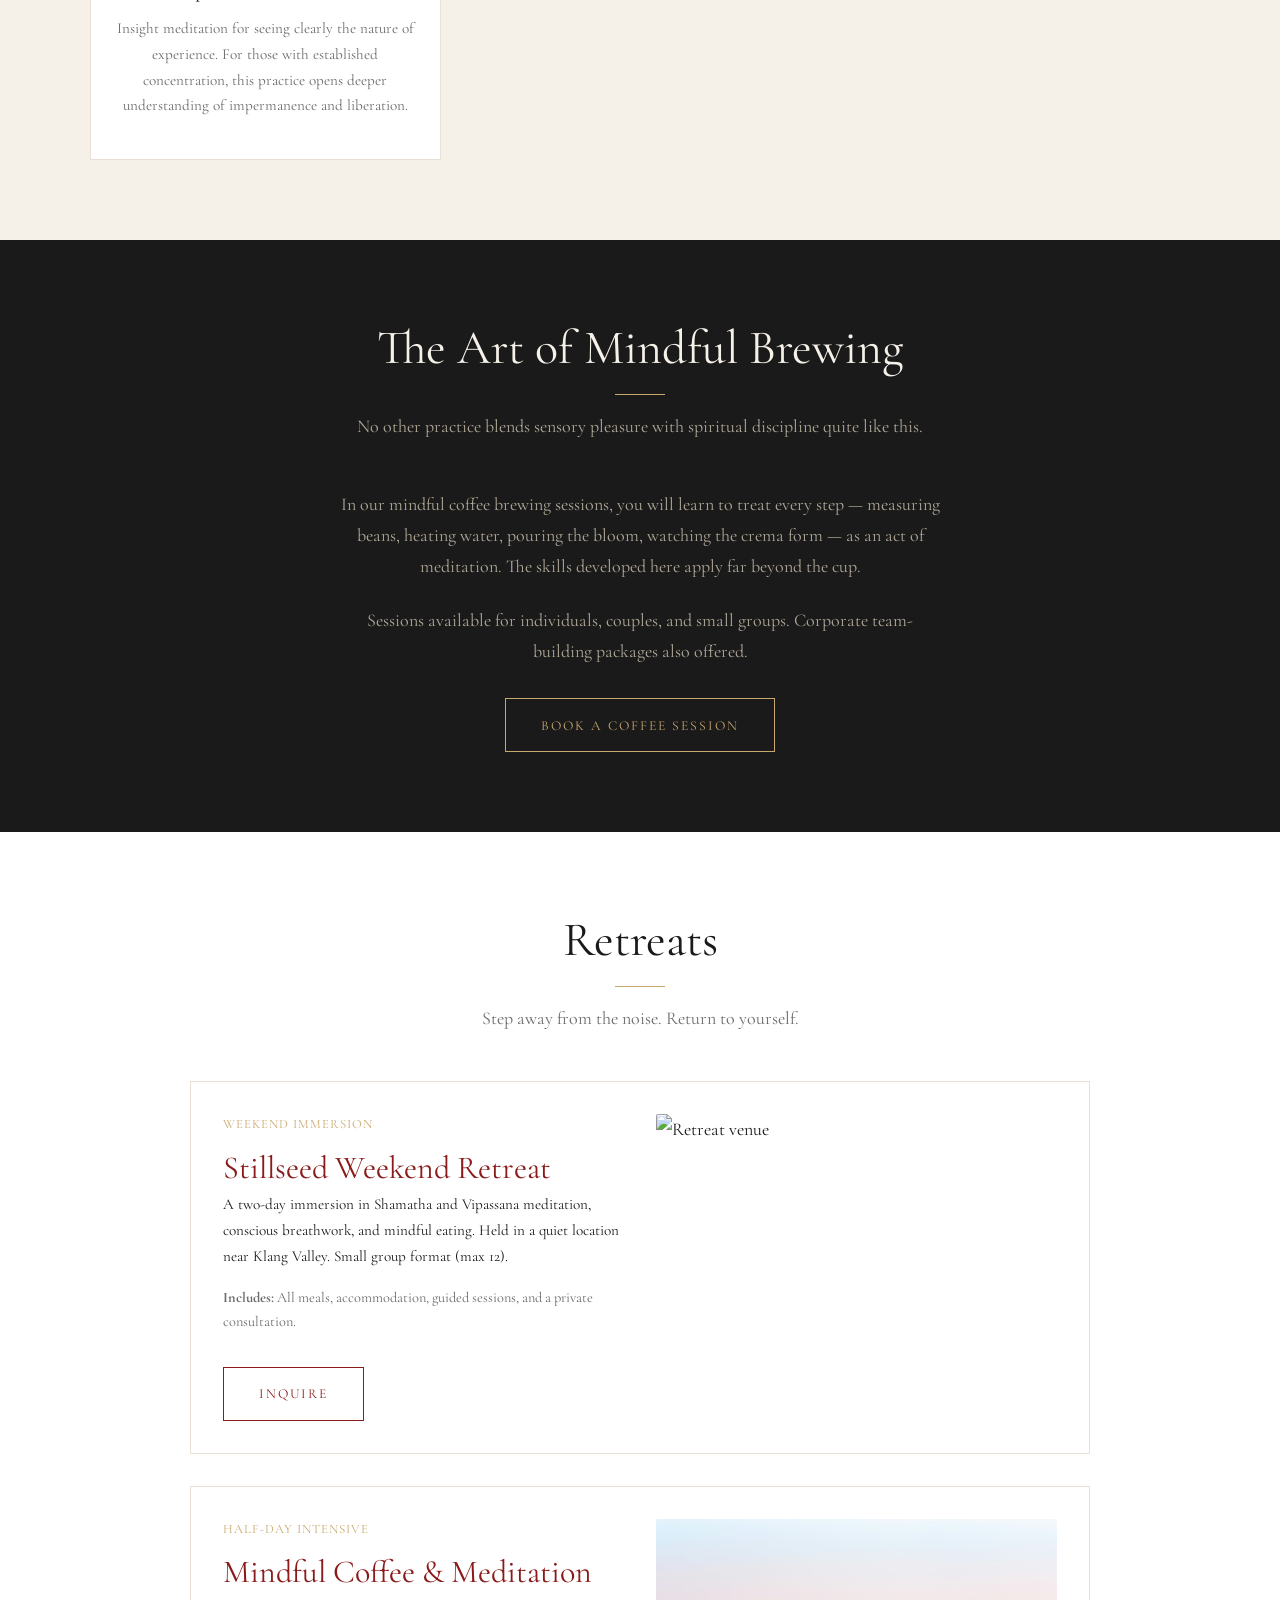
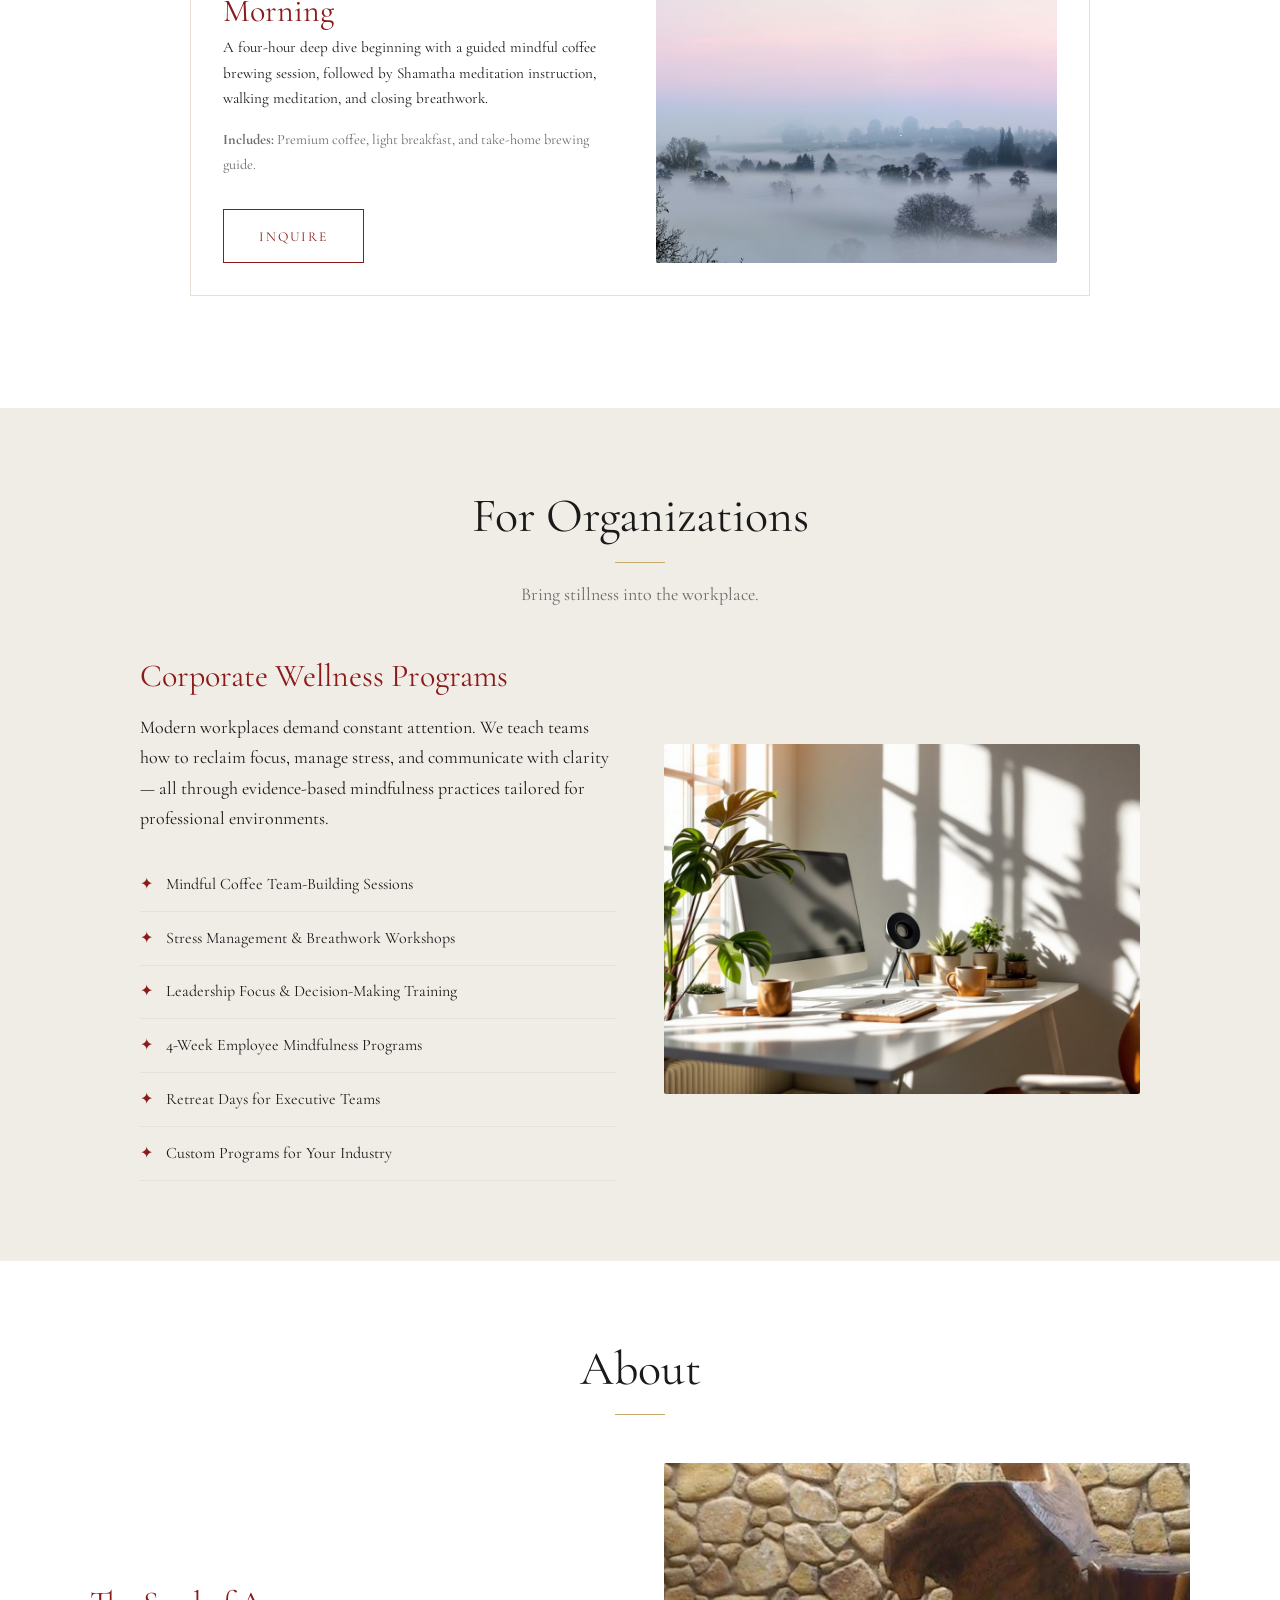
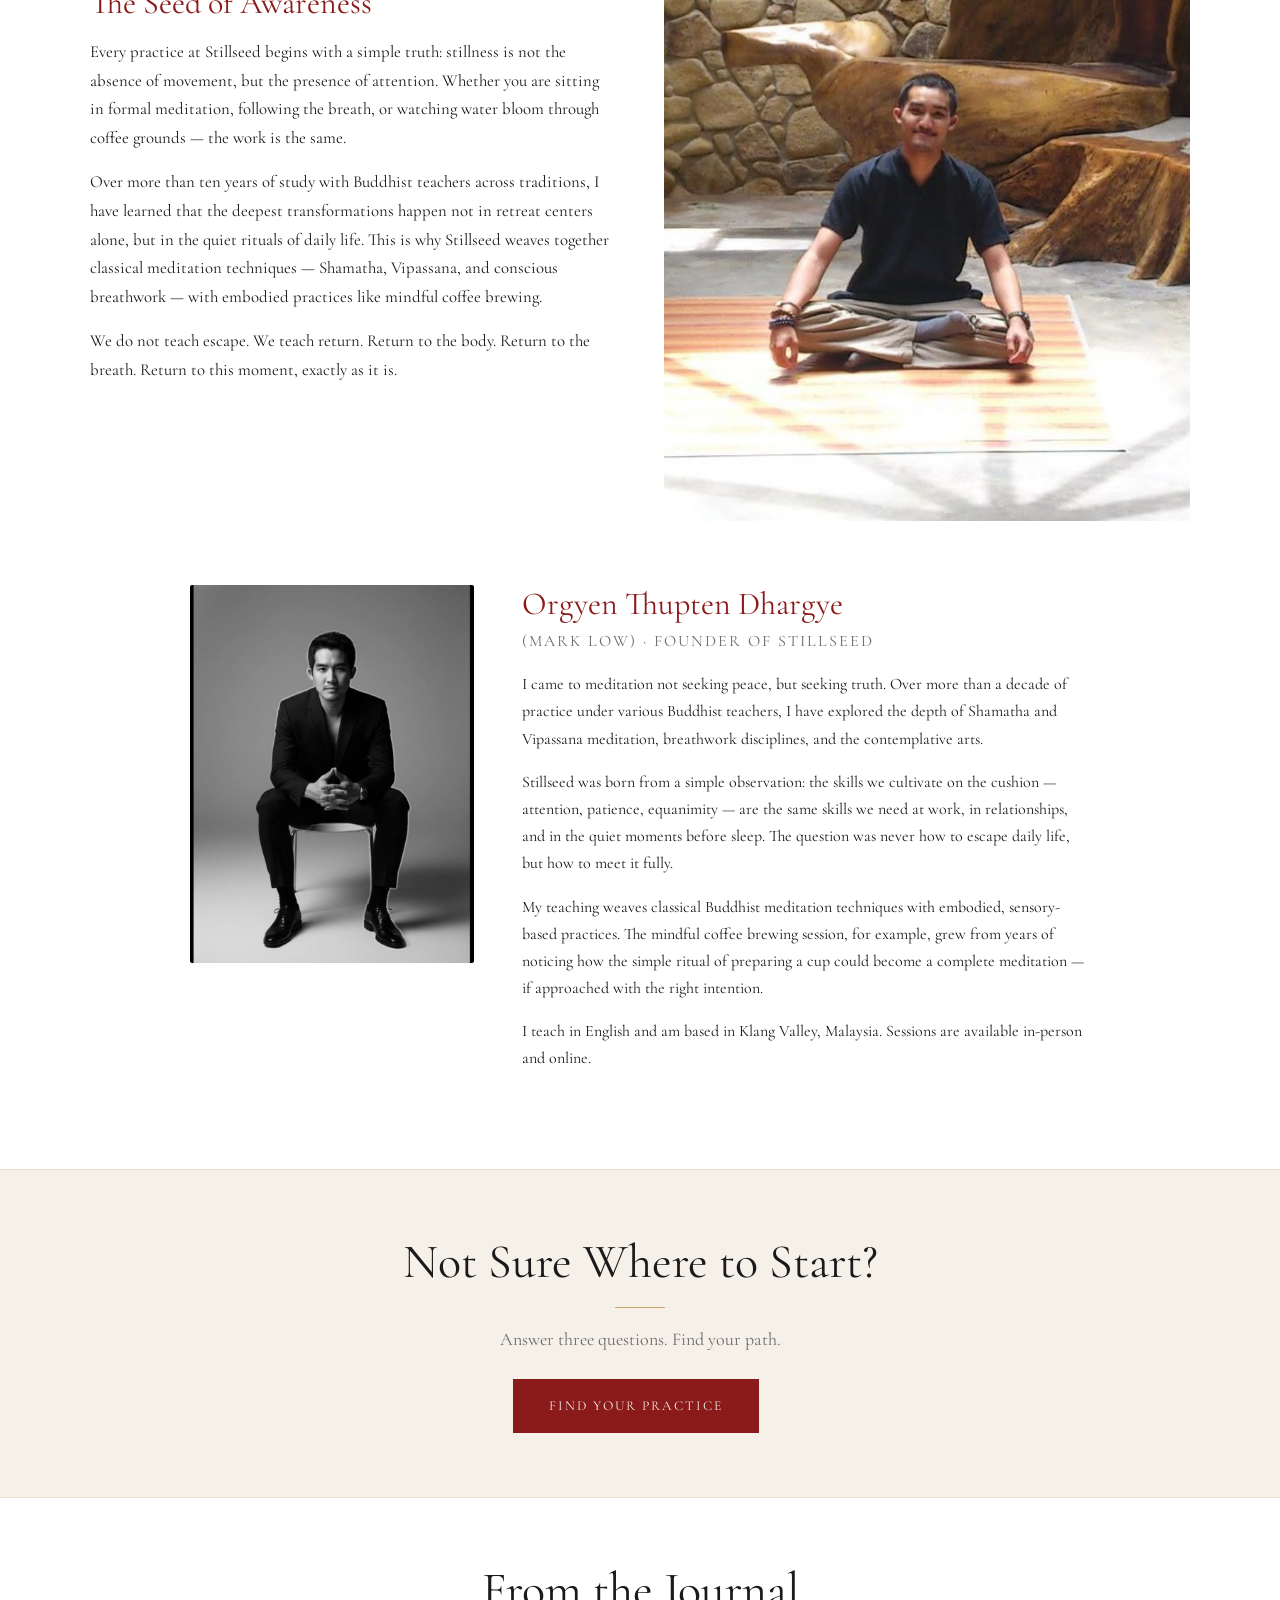
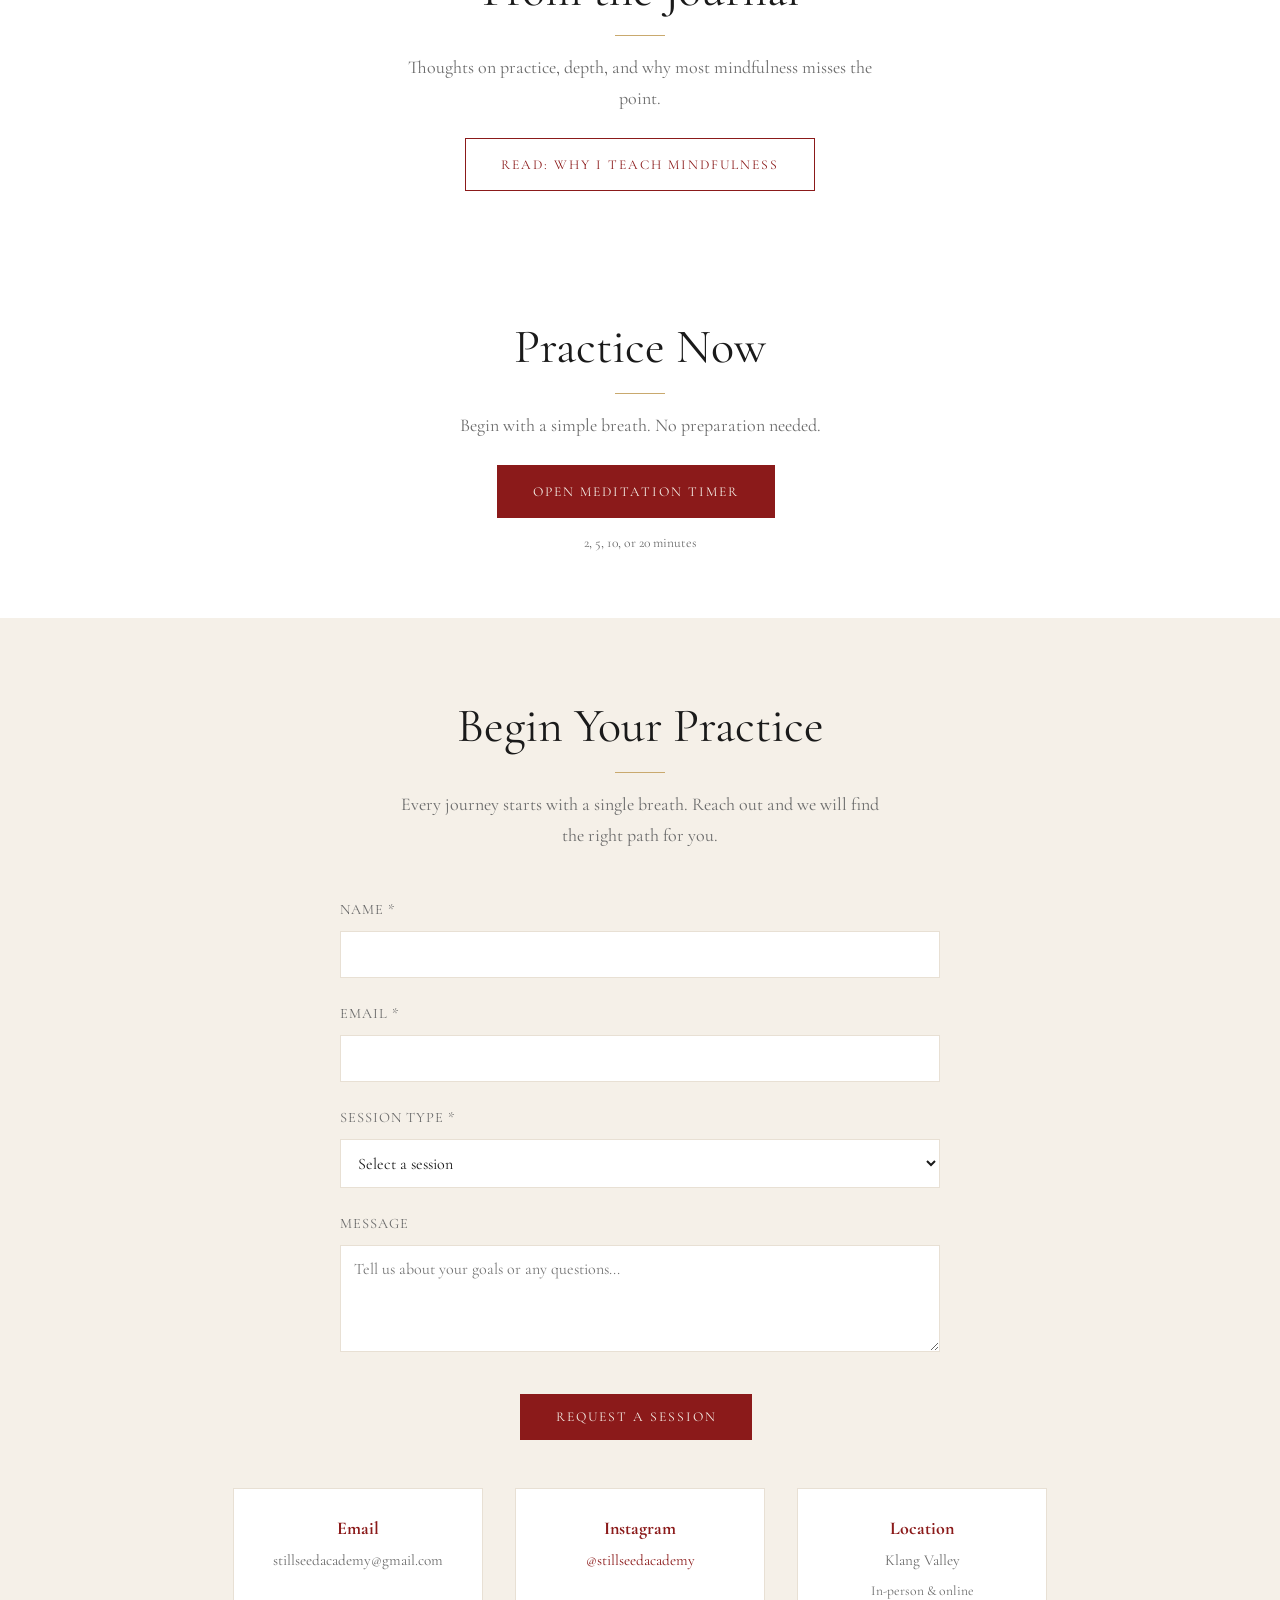
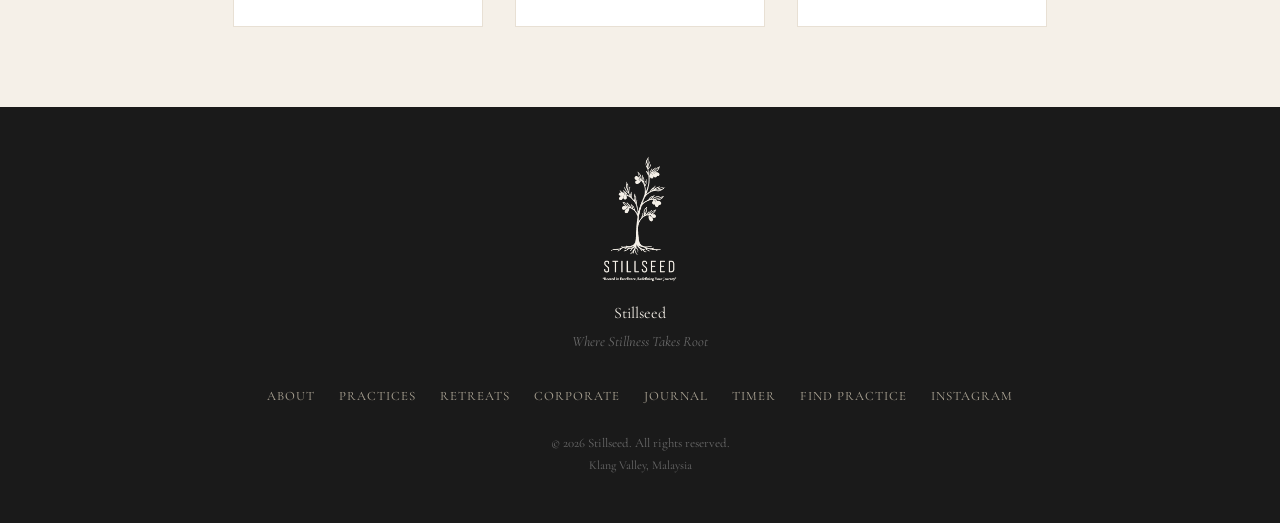
==== commit 428f5d80: "Add files via upload" ====
--- a/index.html
+++ b/index.html
@@ -37,11 +37,11 @@
   <section class="hero">
     <div class="hero-content">
       <img src="images/logo-hero.png" alt="Stillseed" class="hero-logo">
-      <h1>Where Stillness Takes Root</h1>
-      <p class="hero-subtitle">Mindfulness & Meditation</p>
-      <p>Guided by over a decade of Buddhist training, Stillseed offers meditation, breathwork, and mindful living practices — including our signature mindful coffee brewing sessions — for those seeking depth in a distracted world.</p>
-      <a href="#contact" class="btn btn-filled">Begin Your Practice</a>
-      <a href="#practices" class="btn">Explore Offerings</a>
+      <h1>Mindfulness Training in Klang Valley</h1>
+      <p class="hero-subtitle">Private Sessions · Retreats · Corporate Programs</p>
+      <p>Learn meditation, breathwork, and mindful coffee brewing from Orgyen Thupten Dhargye — a teacher with 10+ years of Buddhist training. Available in-person and online.</p>
+      <a href="#contact" class="btn btn-filled">Book a Session</a>
+      <a href="recommender.html" class="btn">Find Your Practice</a>
     </div>
   </section>
 
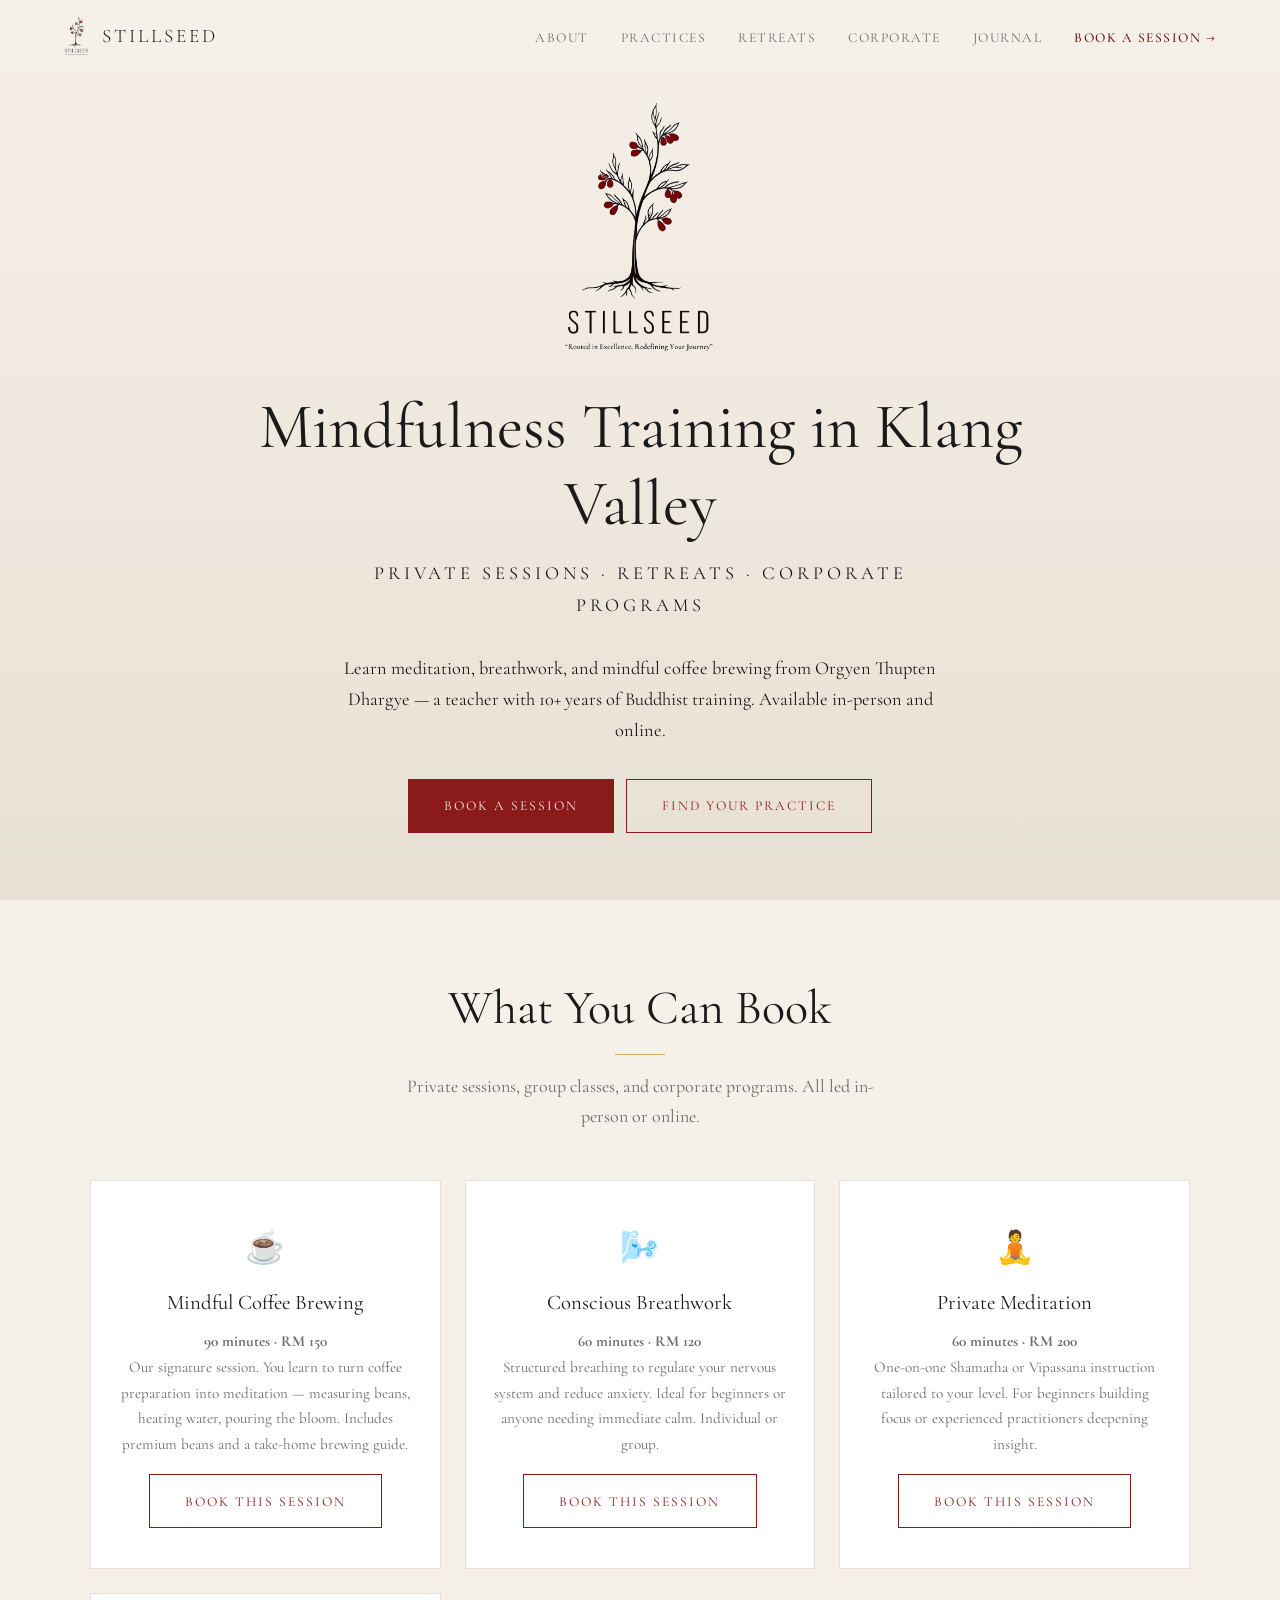
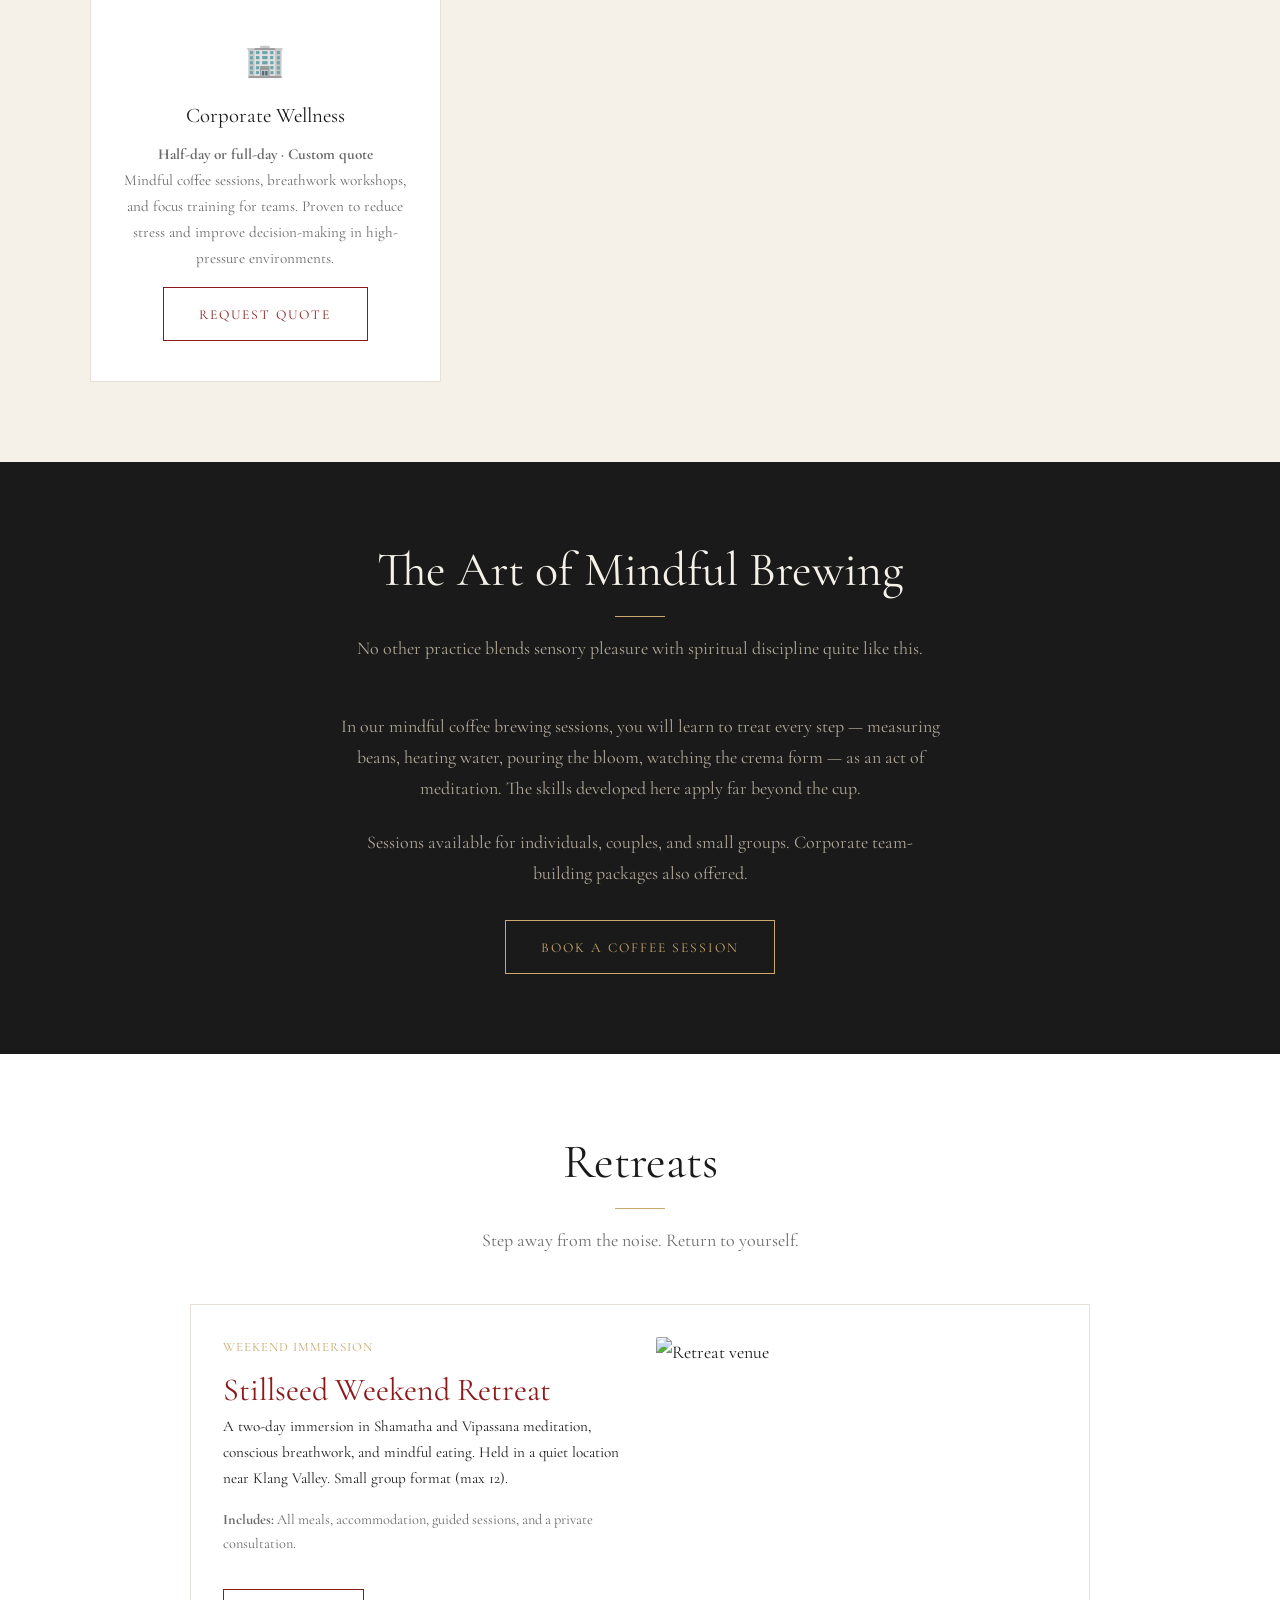
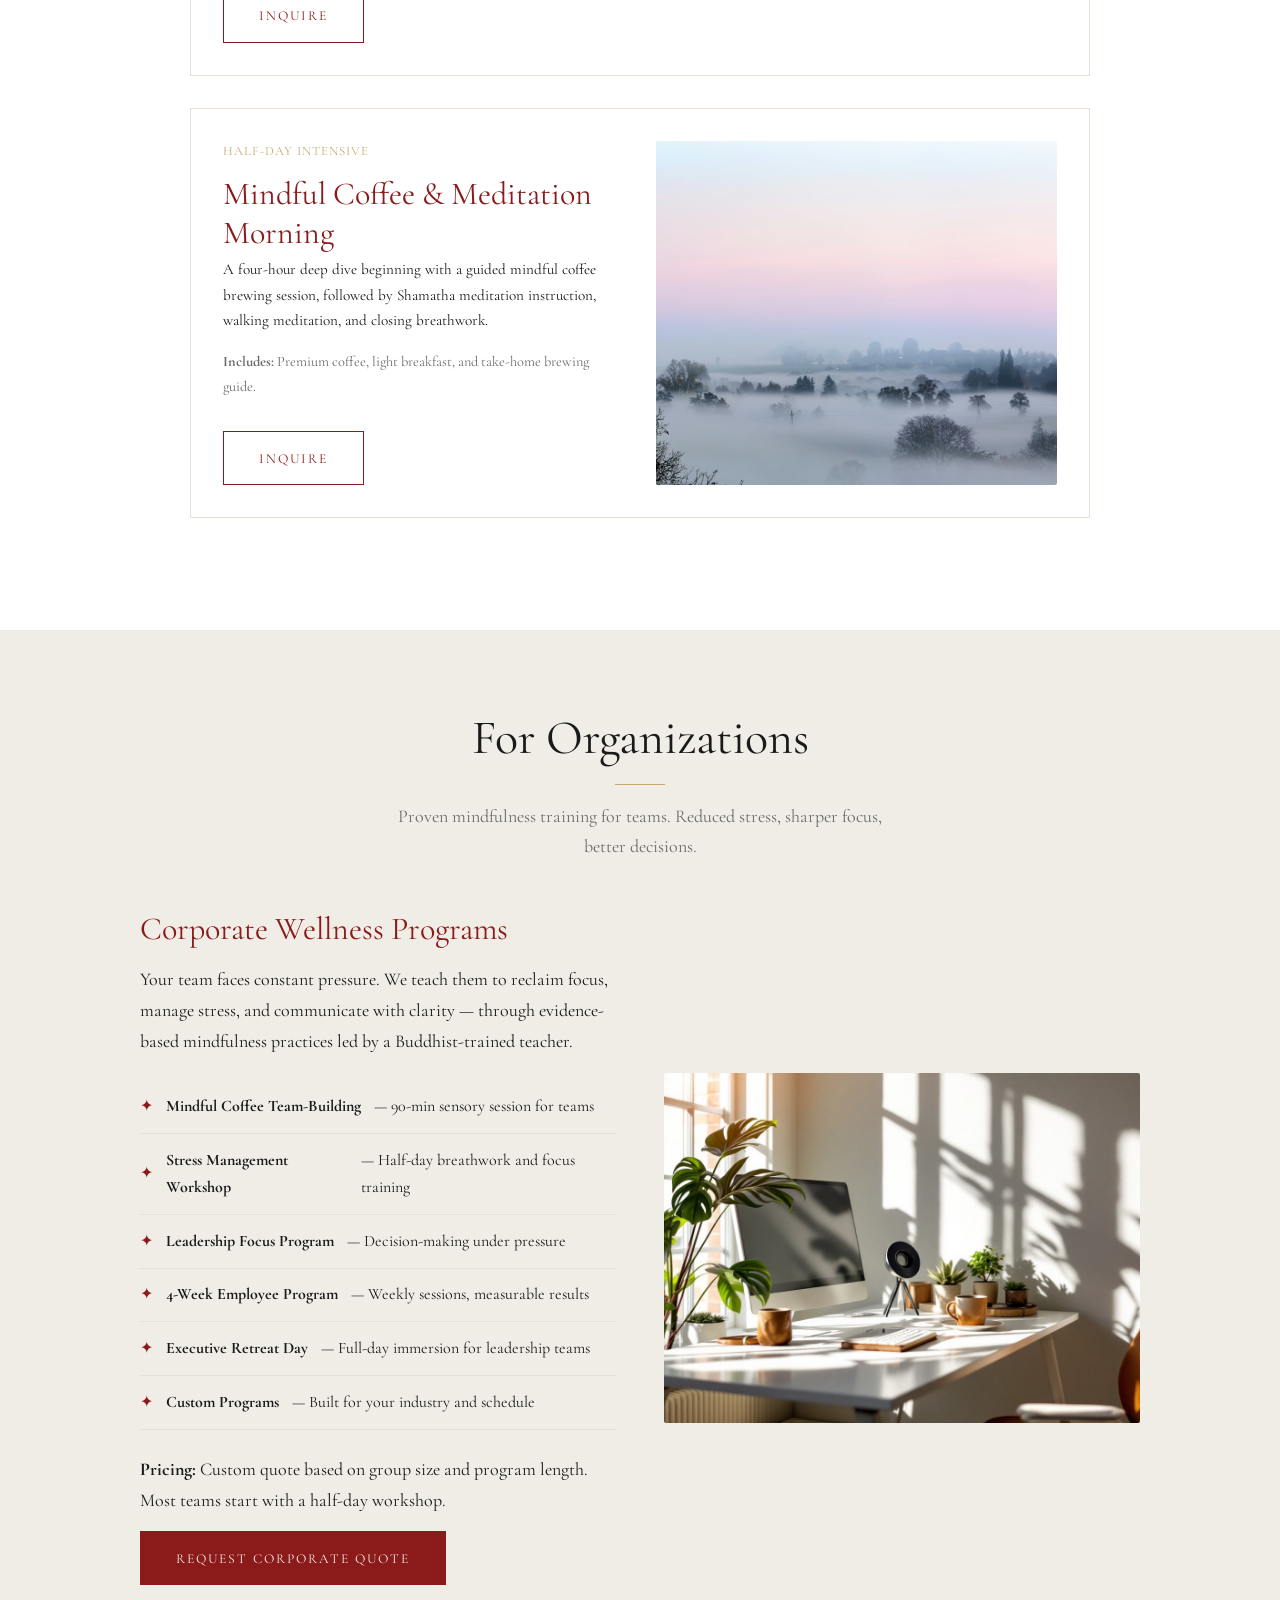
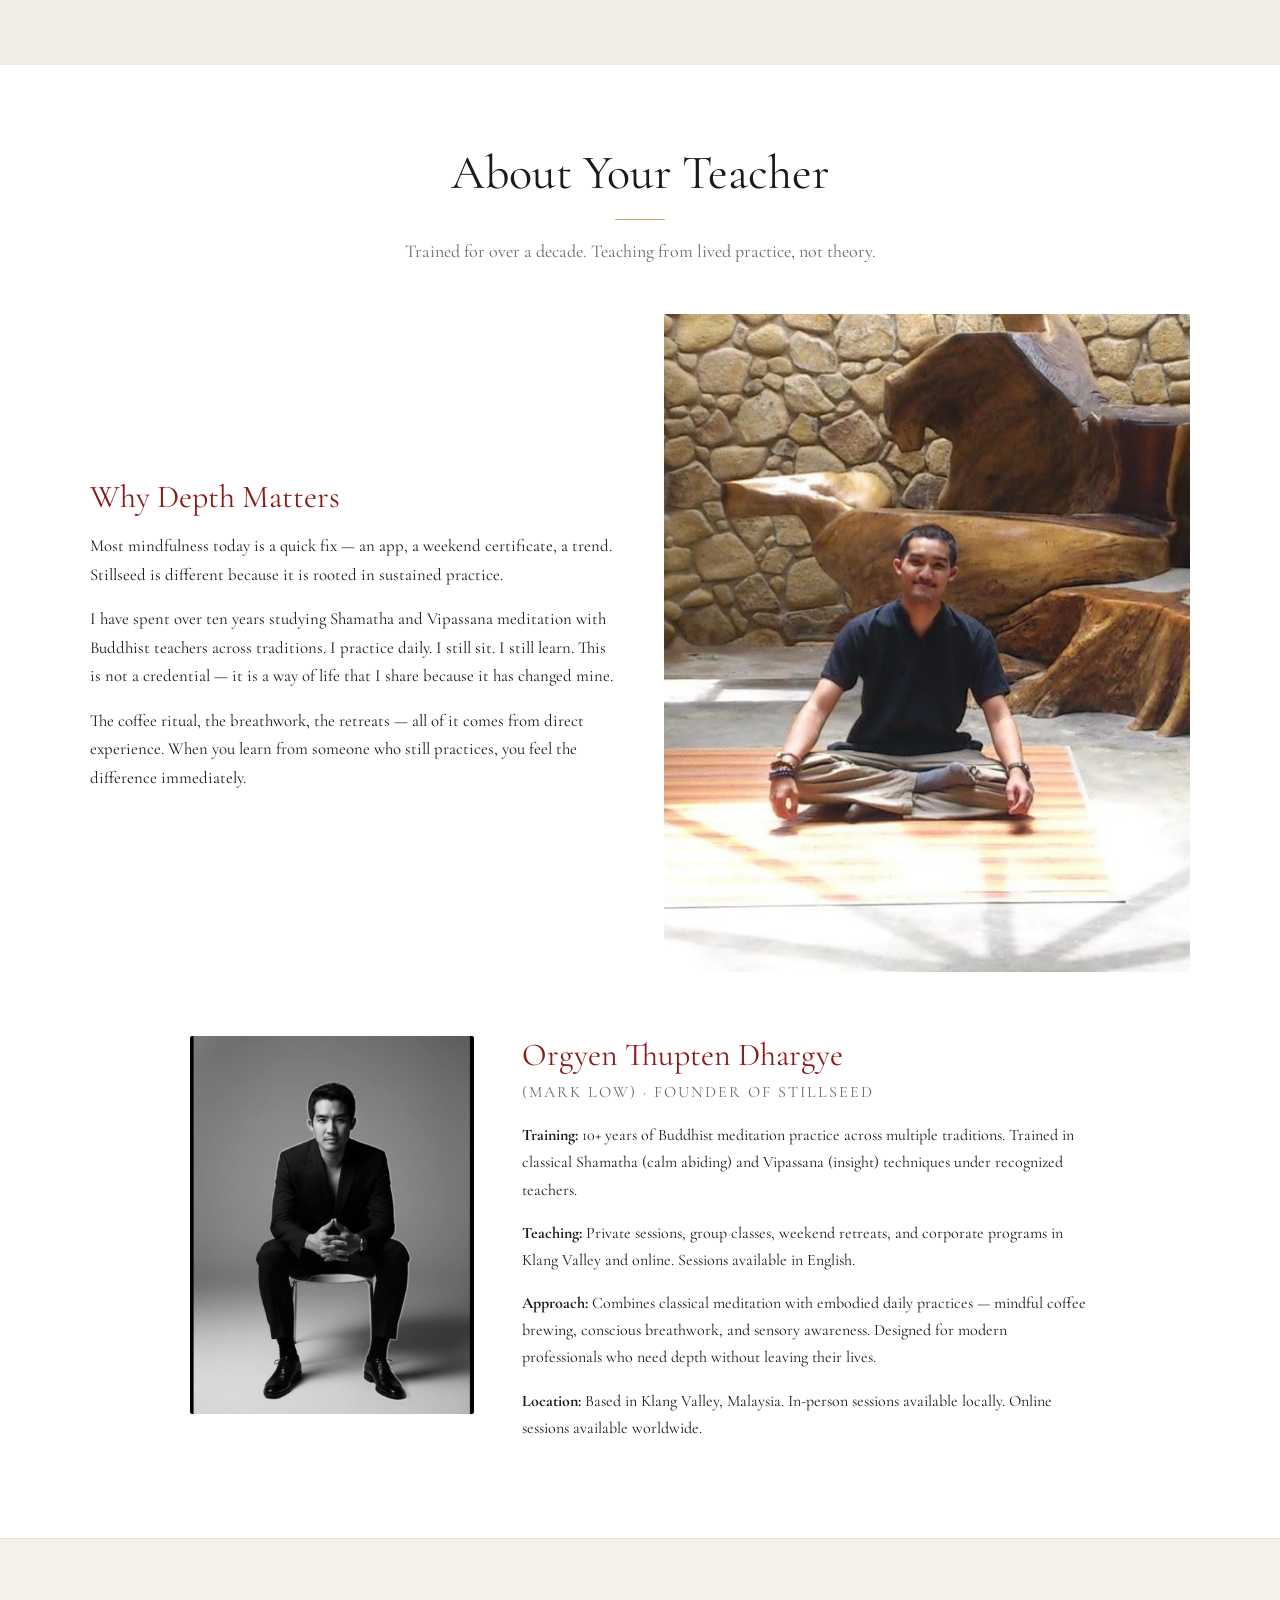
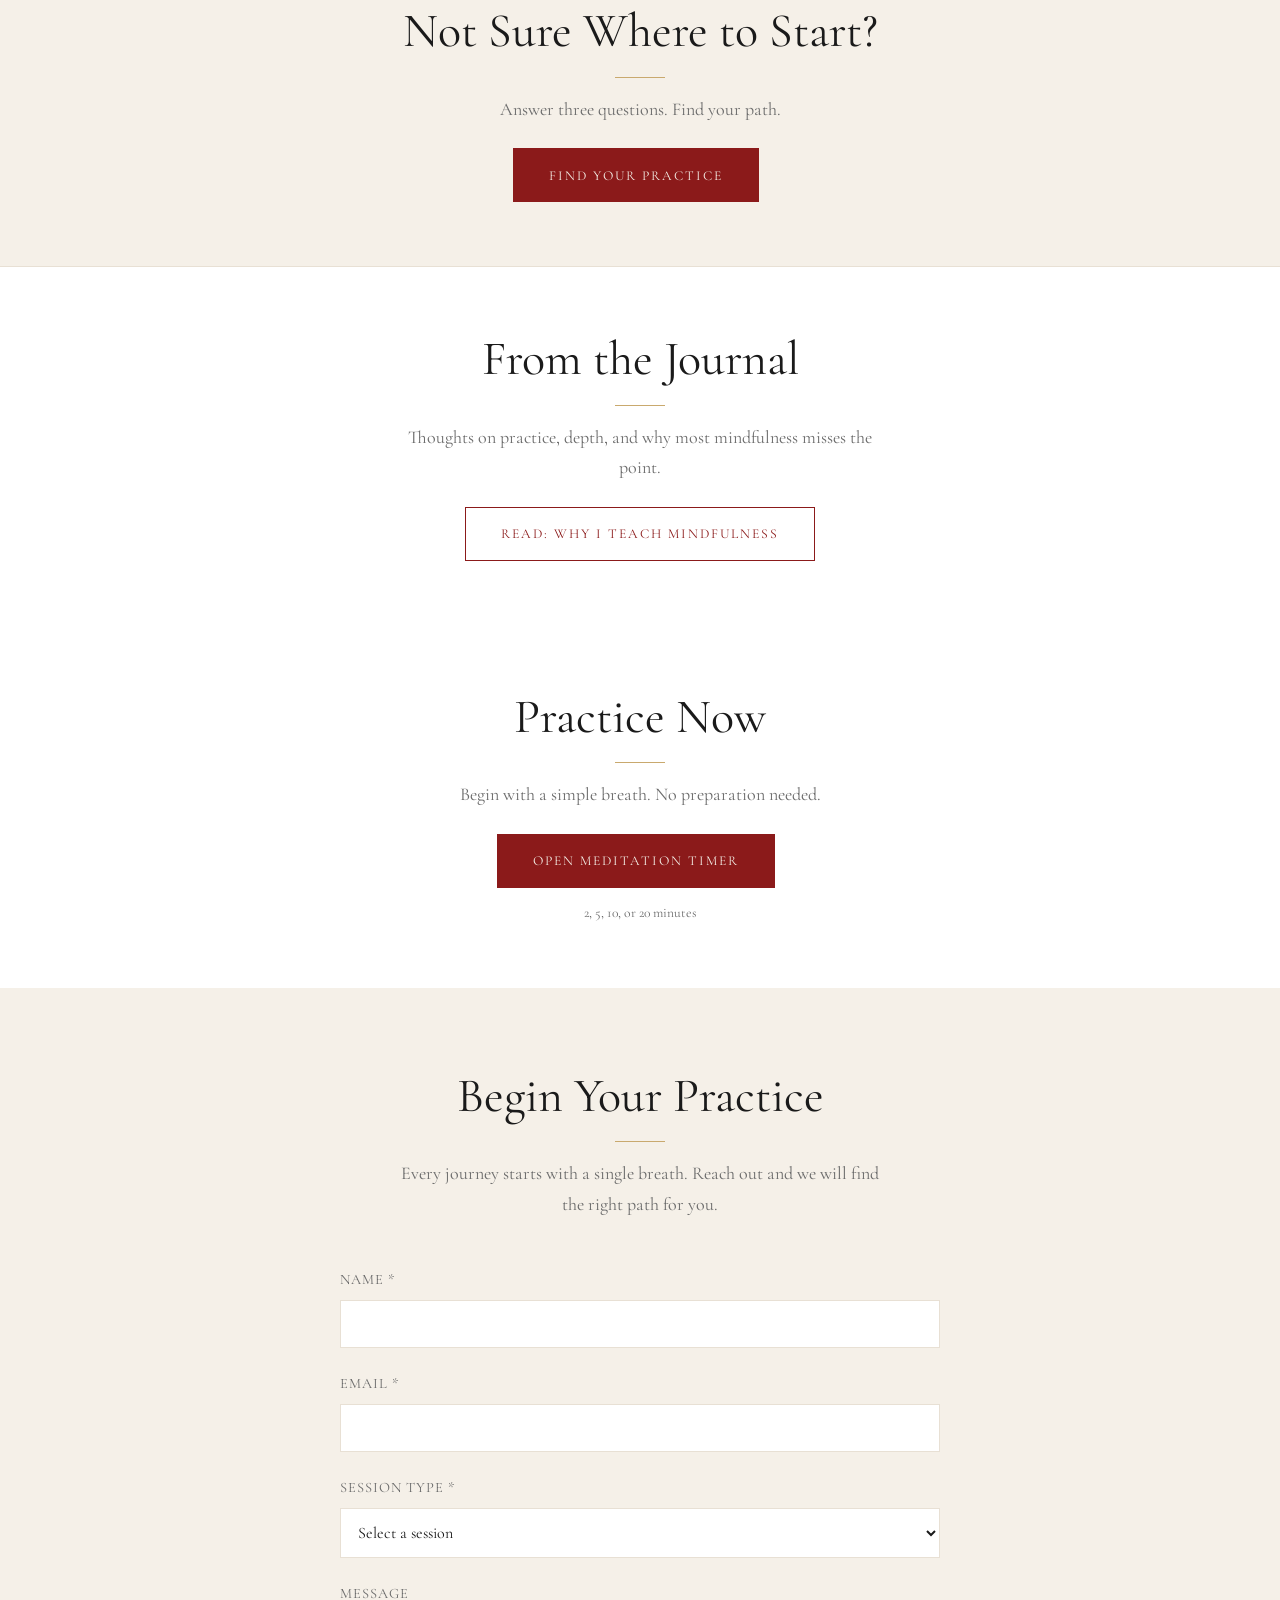
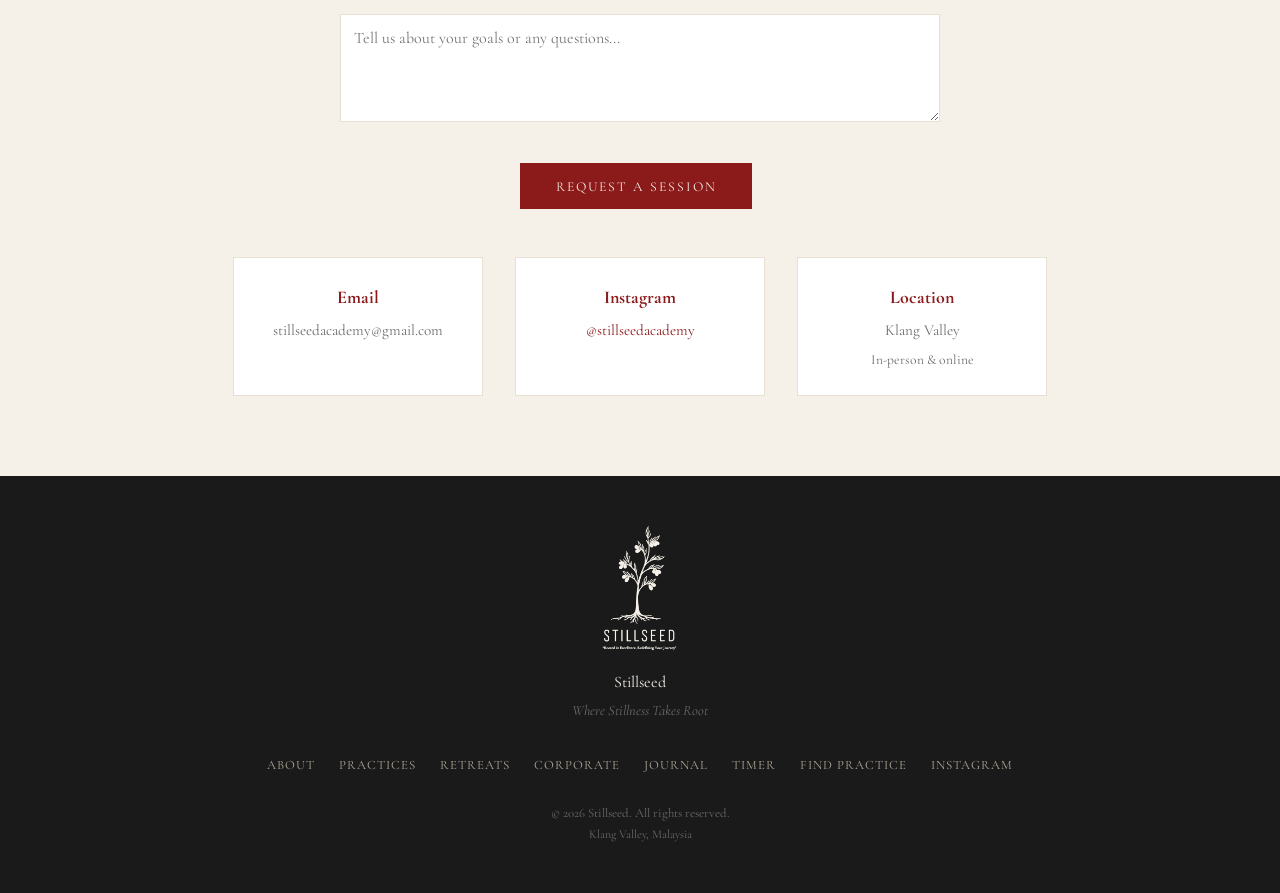
==== commit 1d1d7a1f: "Add files via upload" ====
--- a/index.html
+++ b/index.html
@@ -49,30 +49,38 @@
 
   <section class="practices" id="practices">
     <div class="section-header">
-      <h2>Practices</h2>
-      <div class="divider"></div>
-      <p>Each offering is a doorway. Step through at your own pace.</p>
+      <h2>What You Can Book</h2>
+      <div class="divider"></div>
+      <p>Private sessions, group classes, and corporate programs. All led in-person or online.</p>
     </div>
     <div class="practices-grid">
       <div class="practice-card">
         <div class="practice-icon">☕</div>
         <h3>Mindful Coffee Brewing</h3>
-        <p>Our signature offering. A 90-minute sensory journey where the ritual of brewing becomes meditation. Learn to bring full attention to aroma, texture, temperature, and taste.</p>
+        <p><strong>90 minutes · RM 150</strong></p>
+        <p>Our signature session. You learn to turn coffee preparation into meditation — measuring beans, heating water, pouring the bloom. Includes premium beans and a take-home brewing guide.</p>
+        <a href="#contact" class="btn" style="margin-top: 1rem;">Book This Session</a>
       </div>
       <div class="practice-card">
         <div class="practice-icon">🌬️</div>
         <h3>Conscious Breathwork</h3>
-        <p>Structured breathing practices to regulate the nervous system, reduce anxiety, and develop concentration. Available as individual sessions or a three-part series.</p>
+        <p><strong>60 minutes · RM 120</strong></p>
+        <p>Structured breathing to regulate your nervous system and reduce anxiety. Ideal for beginners or anyone needing immediate calm. Individual or group.</p>
+        <a href="#contact" class="btn" style="margin-top: 1rem;">Book This Session</a>
       </div>
       <div class="practice-card">
         <div class="practice-icon">🧘</div>
-        <h3>Shamatha Meditation</h3>
-        <p>The classical practice of calm abiding. Develop sustained attention and mental stability through focused meditation on the breath. Taught in progressive four-week modules.</p>
-      </div>
-      <div class="practice-card">
-        <div class="practice-icon">🔍</div>
-        <h3>Vipassana Meditation</h3>
-        <p>Insight meditation for seeing clearly the nature of experience. For those with established concentration, this practice opens deeper understanding of impermanence and liberation.</p>
+        <h3>Private Meditation</h3>
+        <p><strong>60 minutes · RM 200</strong></p>
+        <p>One-on-one Shamatha or Vipassana instruction tailored to your level. For beginners building focus or experienced practitioners deepening insight.</p>
+        <a href="#contact" class="btn" style="margin-top: 1rem;">Book This Session</a>
+      </div>
+      <div class="practice-card">
+        <div class="practice-icon">🏢</div>
+        <h3>Corporate Wellness</h3>
+        <p><strong>Half-day or full-day · Custom quote</strong></p>
+        <p>Mindful coffee sessions, breathwork workshops, and focus training for teams. Proven to reduce stress and improve decision-making in high-pressure environments.</p>
+        <a href="#contact" class="btn" style="margin-top: 1rem;">Request Quote</a>
       </div>
     </div>
   </section>
@@ -124,20 +132,22 @@
     <div class="section-header">
       <h2>For Organizations</h2>
       <div class="divider"></div>
-      <p>Bring stillness into the workplace.</p>
+      <p>Proven mindfulness training for teams. Reduced stress, sharper focus, better decisions.</p>
     </div>
     <div class="corporate-grid">
       <div>
         <h3 style="color:var(--burgundy); margin-bottom:1rem;">Corporate Wellness Programs</h3>
-        <p>Modern workplaces demand constant attention. We teach teams how to reclaim focus, manage stress, and communicate with clarity — all through evidence-based mindfulness practices tailored for professional environments.</p>
+        <p>Your team faces constant pressure. We teach them to reclaim focus, manage stress, and communicate with clarity — through evidence-based mindfulness practices led by a Buddhist-trained teacher.</p>
         <ul class="corporate-features">
-          <li>Mindful Coffee Team-Building Sessions</li>
-          <li>Stress Management & Breathwork Workshops</li>
-          <li>Leadership Focus & Decision-Making Training</li>
-          <li>4-Week Employee Mindfulness Programs</li>
-          <li>Retreat Days for Executive Teams</li>
-          <li>Custom Programs for Your Industry</li>
+          <li><strong>Mindful Coffee Team-Building</strong> — 90-min sensory session for teams</li>
+          <li><strong>Stress Management Workshop</strong> — Half-day breathwork and focus training</li>
+          <li><strong>Leadership Focus Program</strong> — Decision-making under pressure</li>
+          <li><strong>4-Week Employee Program</strong> — Weekly sessions, measurable results</li>
+          <li><strong>Executive Retreat Day</strong> — Full-day immersion for leadership teams</li>
+          <li><strong>Custom Programs</strong> — Built for your industry and schedule</li>
         </ul>
+        <p style="margin-top: 1.5rem;"><strong>Pricing:</strong> Custom quote based on group size and program length. Most teams start with a half-day workshop.</p>
+        <a href="#contact" class="btn btn-filled" style="margin-top: 1rem;">Request Corporate Quote</a>
       </div>
       <div class="corporate-image">
         <img src="images/corporate.jpg" alt="Corporate wellness session">
@@ -147,15 +157,16 @@
 
   <section class="teacher" id="about">
     <div class="section-header">
-      <h2>About</h2>
-      <div class="divider"></div>
+      <h2>About Your Teacher</h2>
+      <div class="divider"></div>
+      <p>Trained for over a decade. Teaching from lived practice, not theory.</p>
     </div>
     <div class="philosophy-grid" style="margin-bottom: 4rem;">
       <div class="philosophy-text">
-        <h3>The Seed of Awareness</h3>
-        <p>Every practice at Stillseed begins with a simple truth: stillness is not the absence of movement, but the presence of attention. Whether you are sitting in formal meditation, following the breath, or watching water bloom through coffee grounds — the work is the same.</p>
-        <p>Over more than ten years of study with Buddhist teachers across traditions, I have learned that the deepest transformations happen not in retreat centers alone, but in the quiet rituals of daily life. This is why Stillseed weaves together classical meditation techniques — Shamatha, Vipassana, and conscious breathwork — with embodied practices like mindful coffee brewing.</p>
-        <p>We do not teach escape. We teach return. Return to the body. Return to the breath. Return to this moment, exactly as it is.</p>
+        <h3>Why Depth Matters</h3>
+        <p>Most mindfulness today is a quick fix — an app, a weekend certificate, a trend. Stillseed is different because it is rooted in sustained practice.</p>
+        <p>I have spent over ten years studying Shamatha and Vipassana meditation with Buddhist teachers across traditions. I practice daily. I still sit. I still learn. This is not a credential — it is a way of life that I share because it has changed mine.</p>
+        <p>The coffee ritual, the breathwork, the retreats — all of it comes from direct experience. When you learn from someone who still practices, you feel the difference immediately.</p>
       </div>
       <div class="philosophy-image">
         <img src="images/teacher-meditation.jpg" alt="Orgyen Thupten Dhargye in meditation" style="width:100%; aspect-ratio:4/5; object-fit:cover; object-position:center 20%; border-radius:2px;">
@@ -168,10 +179,10 @@
       <div class="teacher-info">
         <h3>Orgyen Thupten Dhargye</h3>
         <p class="teacher-name">(Mark Low) · Founder of Stillseed</p>
-        <p>I came to meditation not seeking peace, but seeking truth. Over more than a decade of practice under various Buddhist teachers, I have explored the depth of Shamatha and Vipassana meditation, breathwork disciplines, and the contemplative arts.</p>
-        <p>Stillseed was born from a simple observation: the skills we cultivate on the cushion — attention, patience, equanimity — are the same skills we need at work, in relationships, and in the quiet moments before sleep. The question was never how to escape daily life, but how to meet it fully.</p>
-        <p>My teaching weaves classical Buddhist meditation techniques with embodied, sensory-based practices. The mindful coffee brewing session, for example, grew from years of noticing how the simple ritual of preparing a cup could become a complete meditation — if approached with the right intention.</p>
-        <p>I teach in English and am based in Klang Valley, Malaysia. Sessions are available in-person and online.</p>
+        <p><strong>Training:</strong> 10+ years of Buddhist meditation practice across multiple traditions. Trained in classical Shamatha (calm abiding) and Vipassana (insight) techniques under recognized teachers.</p>
+        <p><strong>Teaching:</strong> Private sessions, group classes, weekend retreats, and corporate programs in Klang Valley and online. Sessions available in English.</p>
+        <p><strong>Approach:</strong> Combines classical meditation with embodied daily practices — mindful coffee brewing, conscious breathwork, and sensory awareness. Designed for modern professionals who need depth without leaving their lives.</p>
+        <p><strong>Location:</strong> Based in Klang Valley, Malaysia. In-person sessions available locally. Online sessions available worldwide.</p>
       </div>
     </div>
   </section>
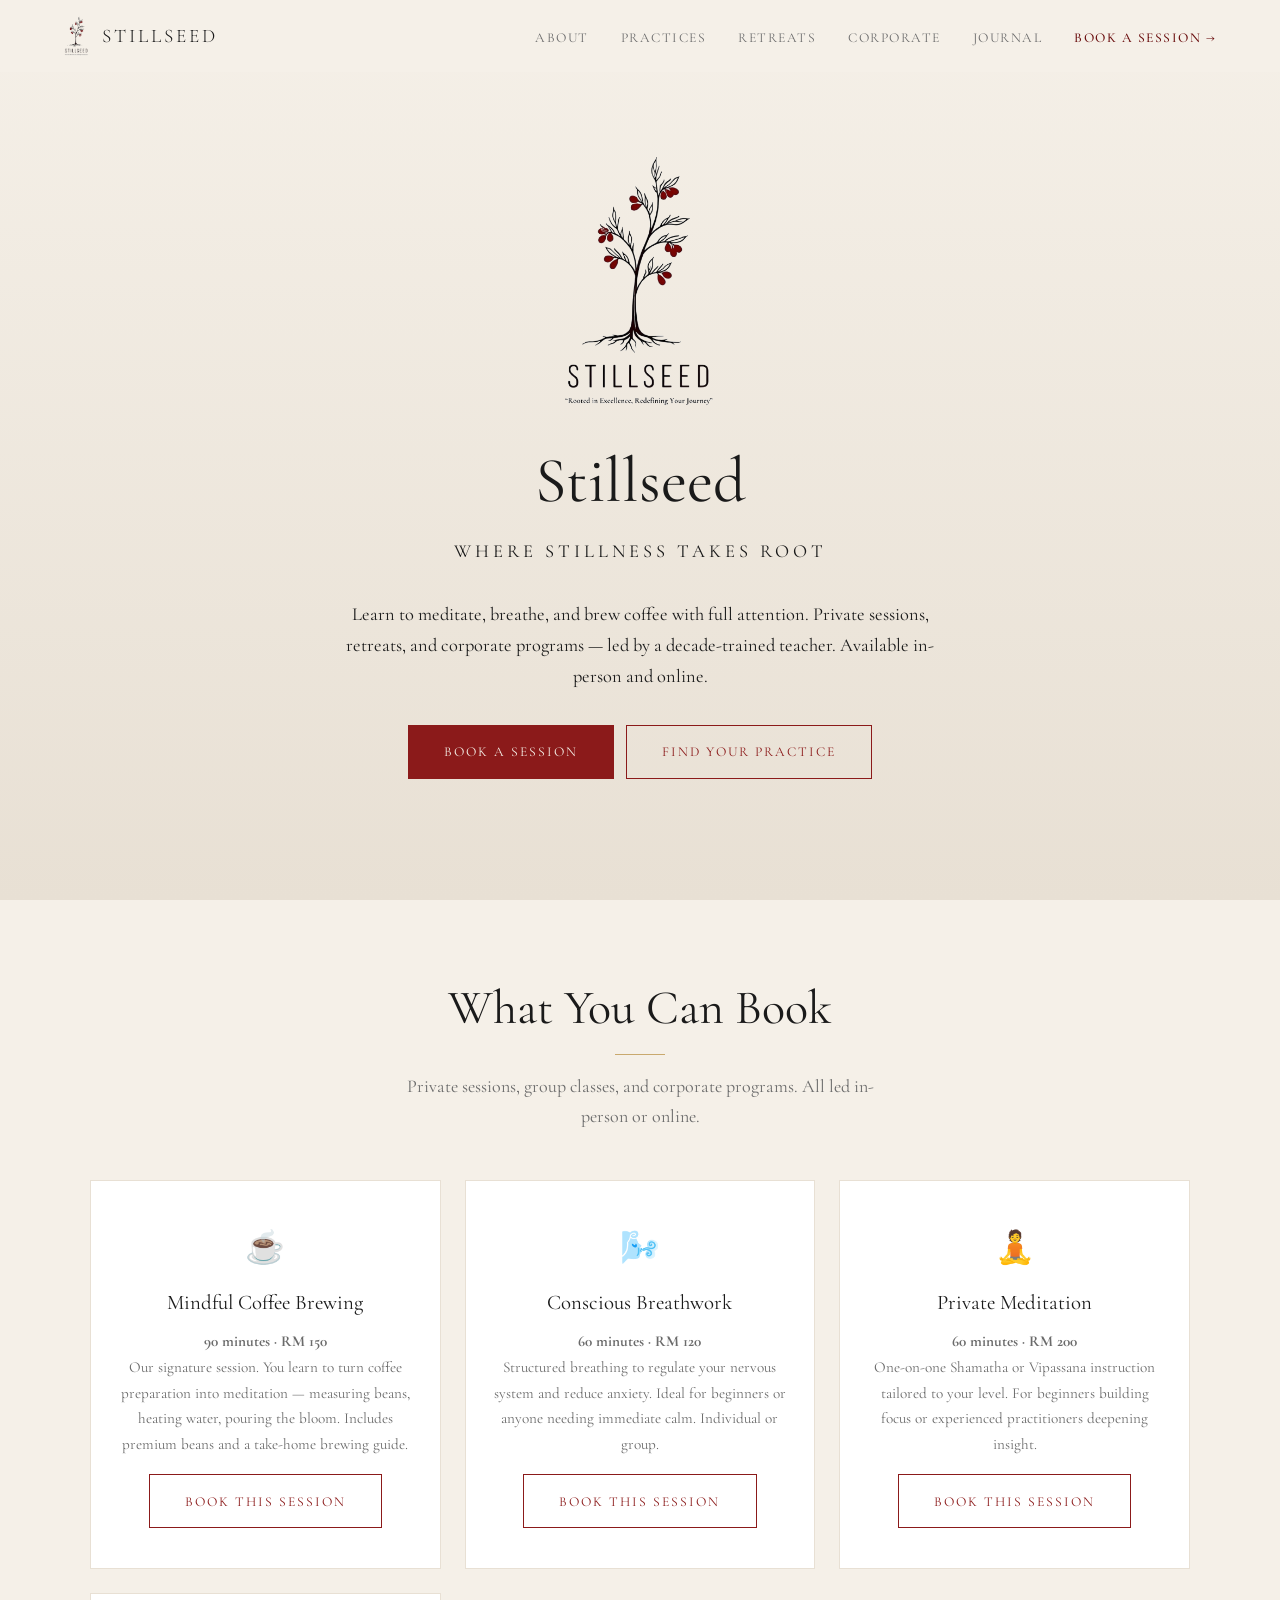
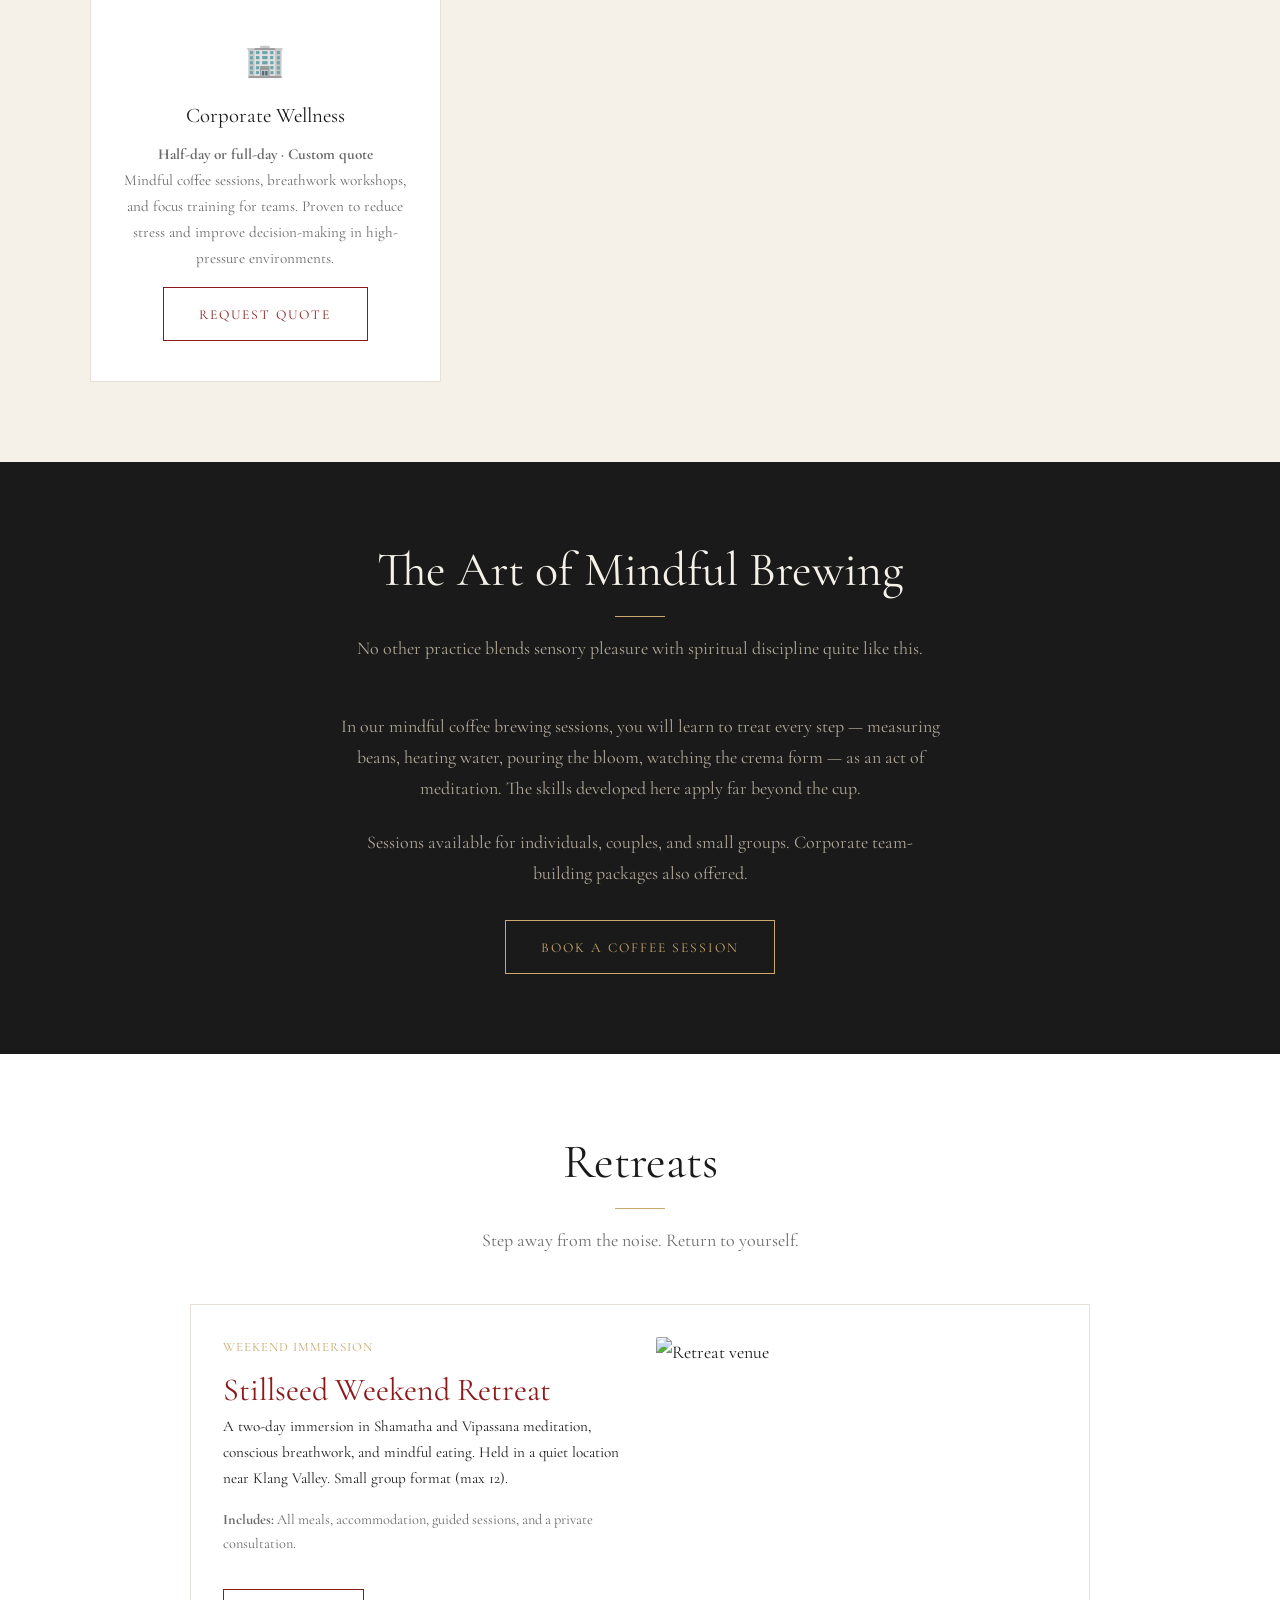
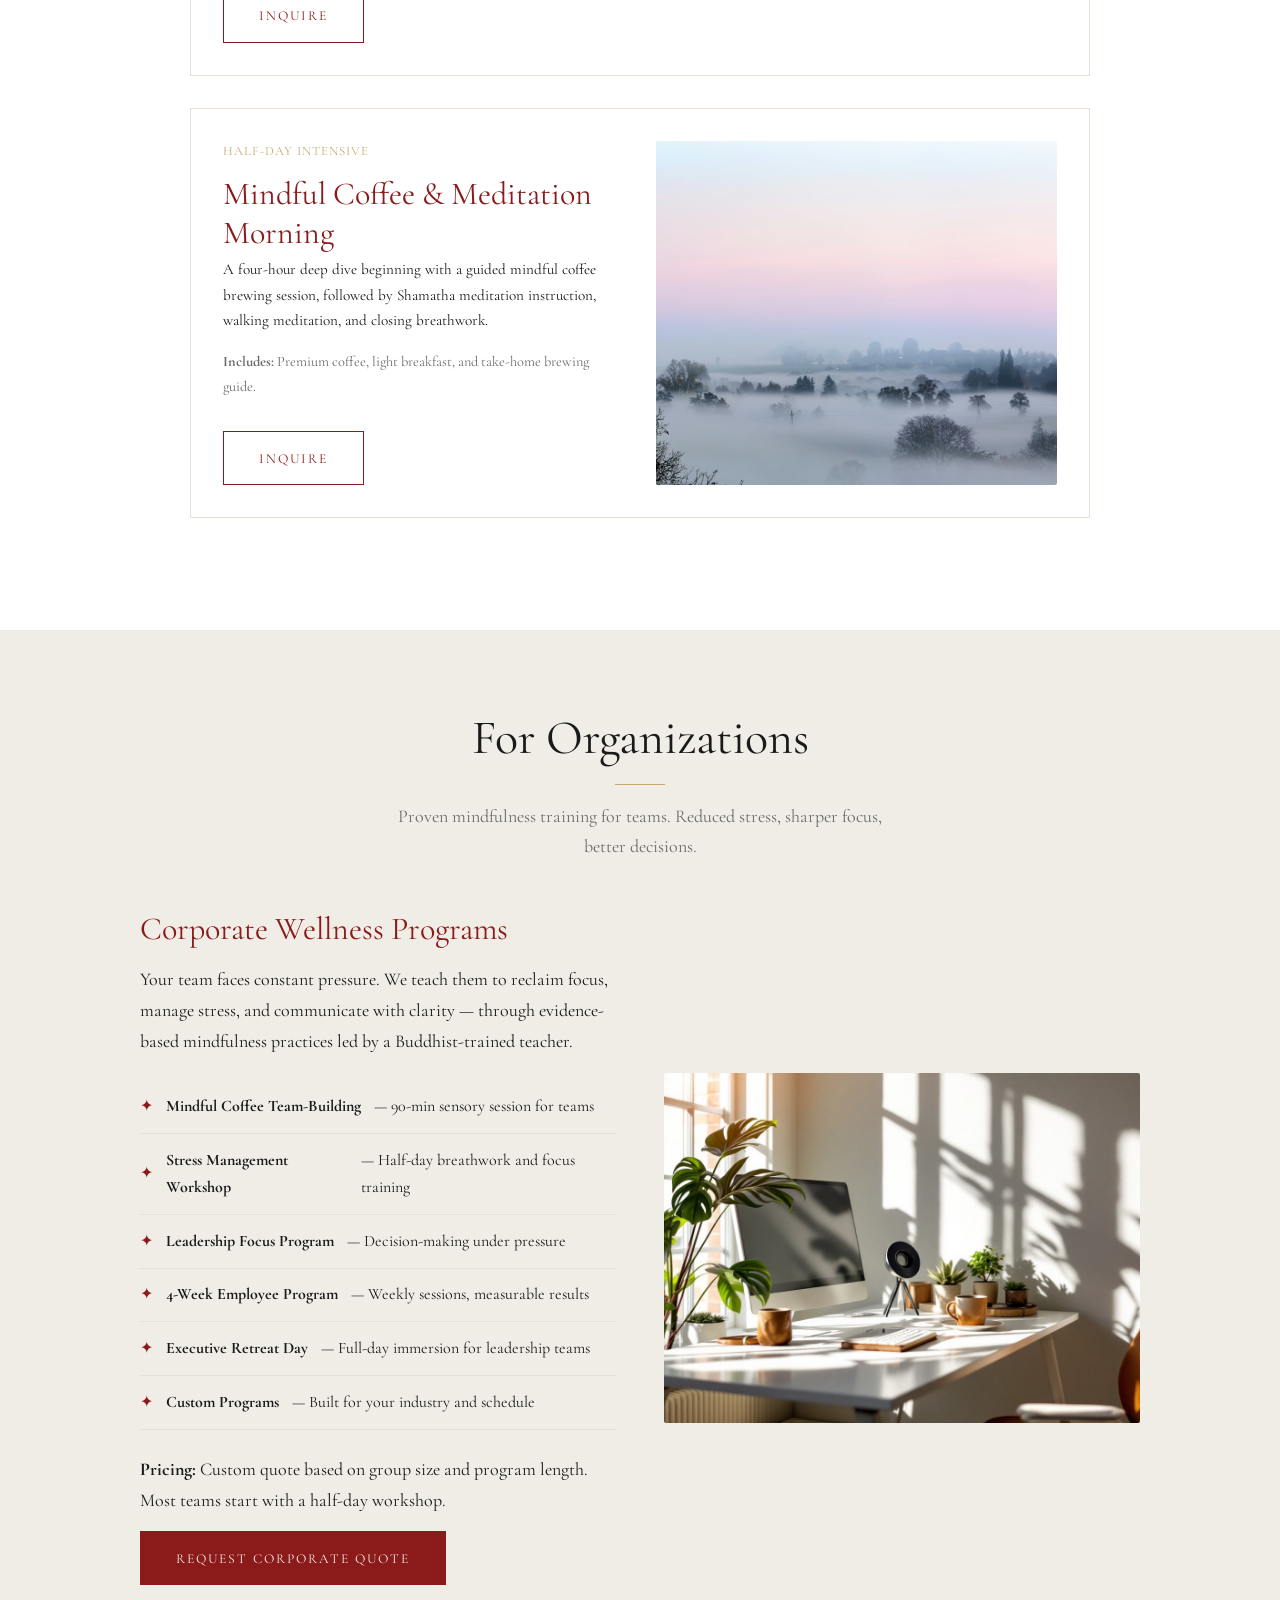
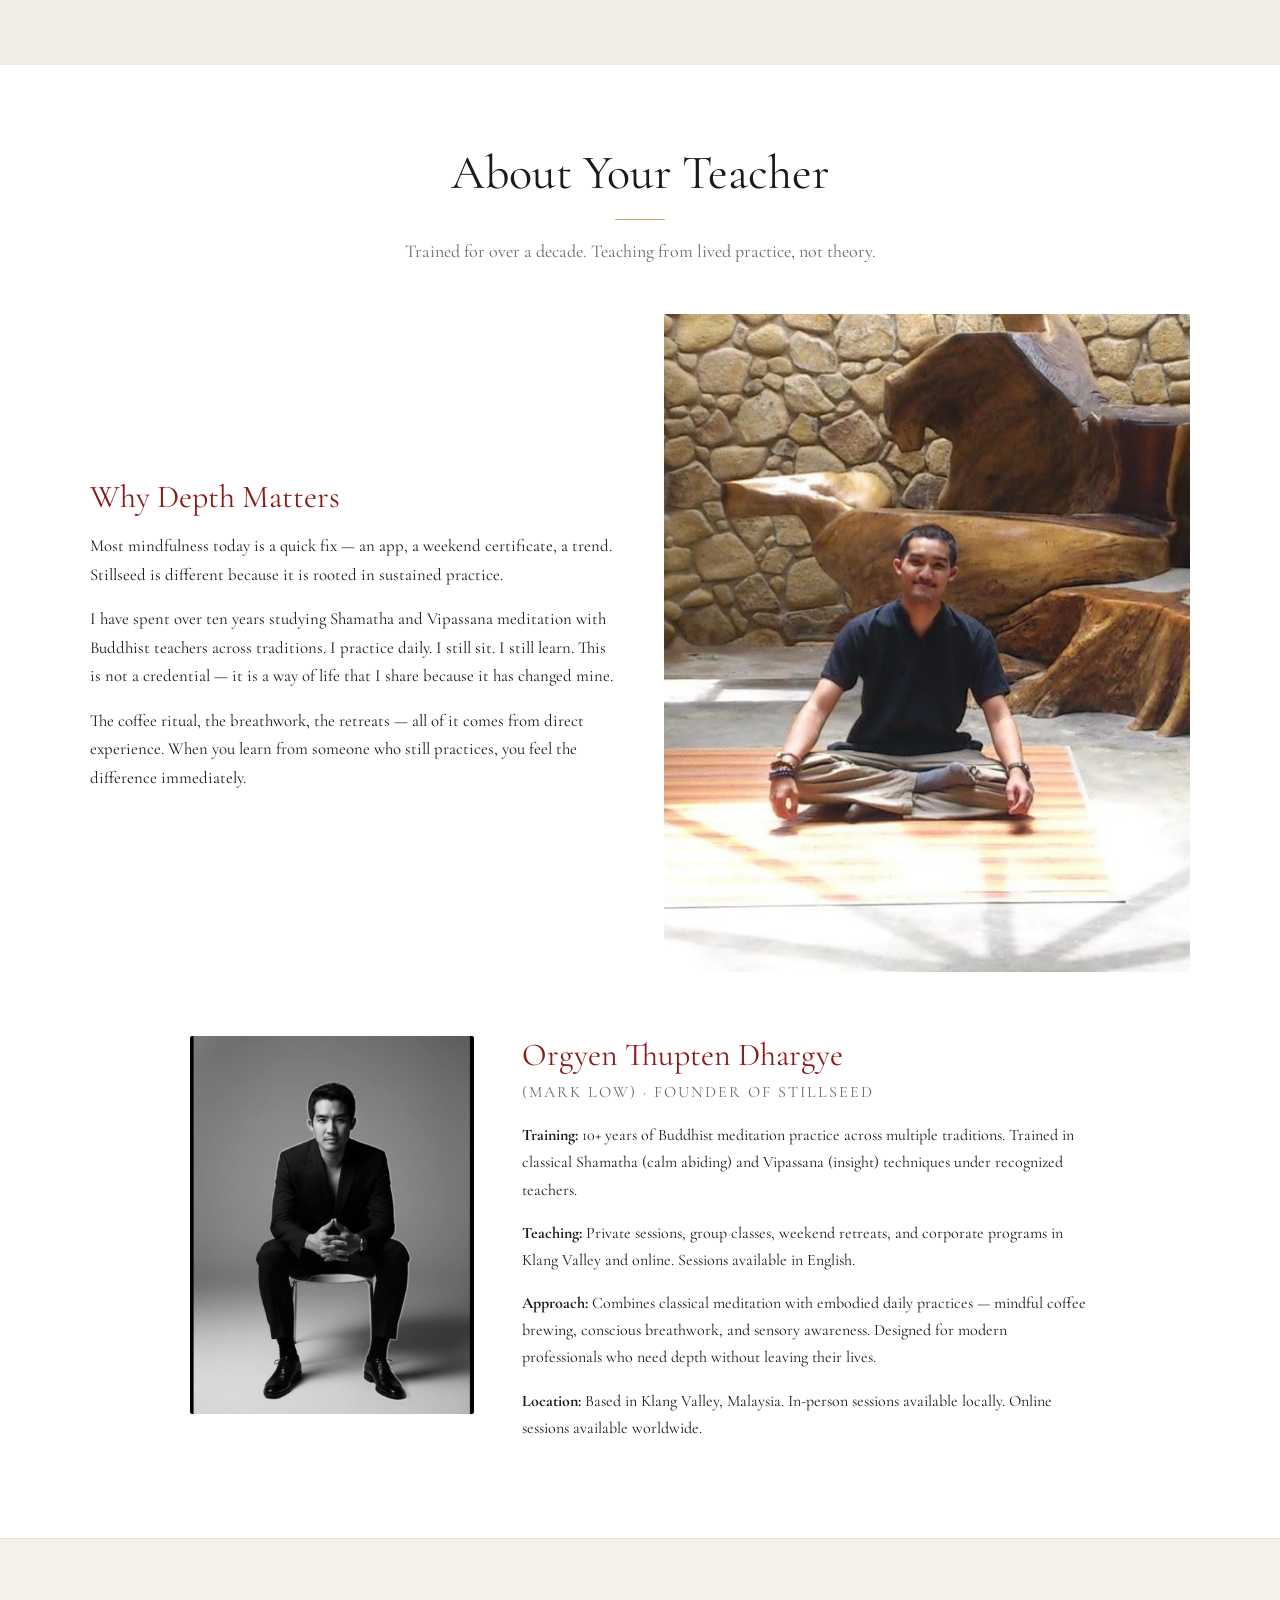
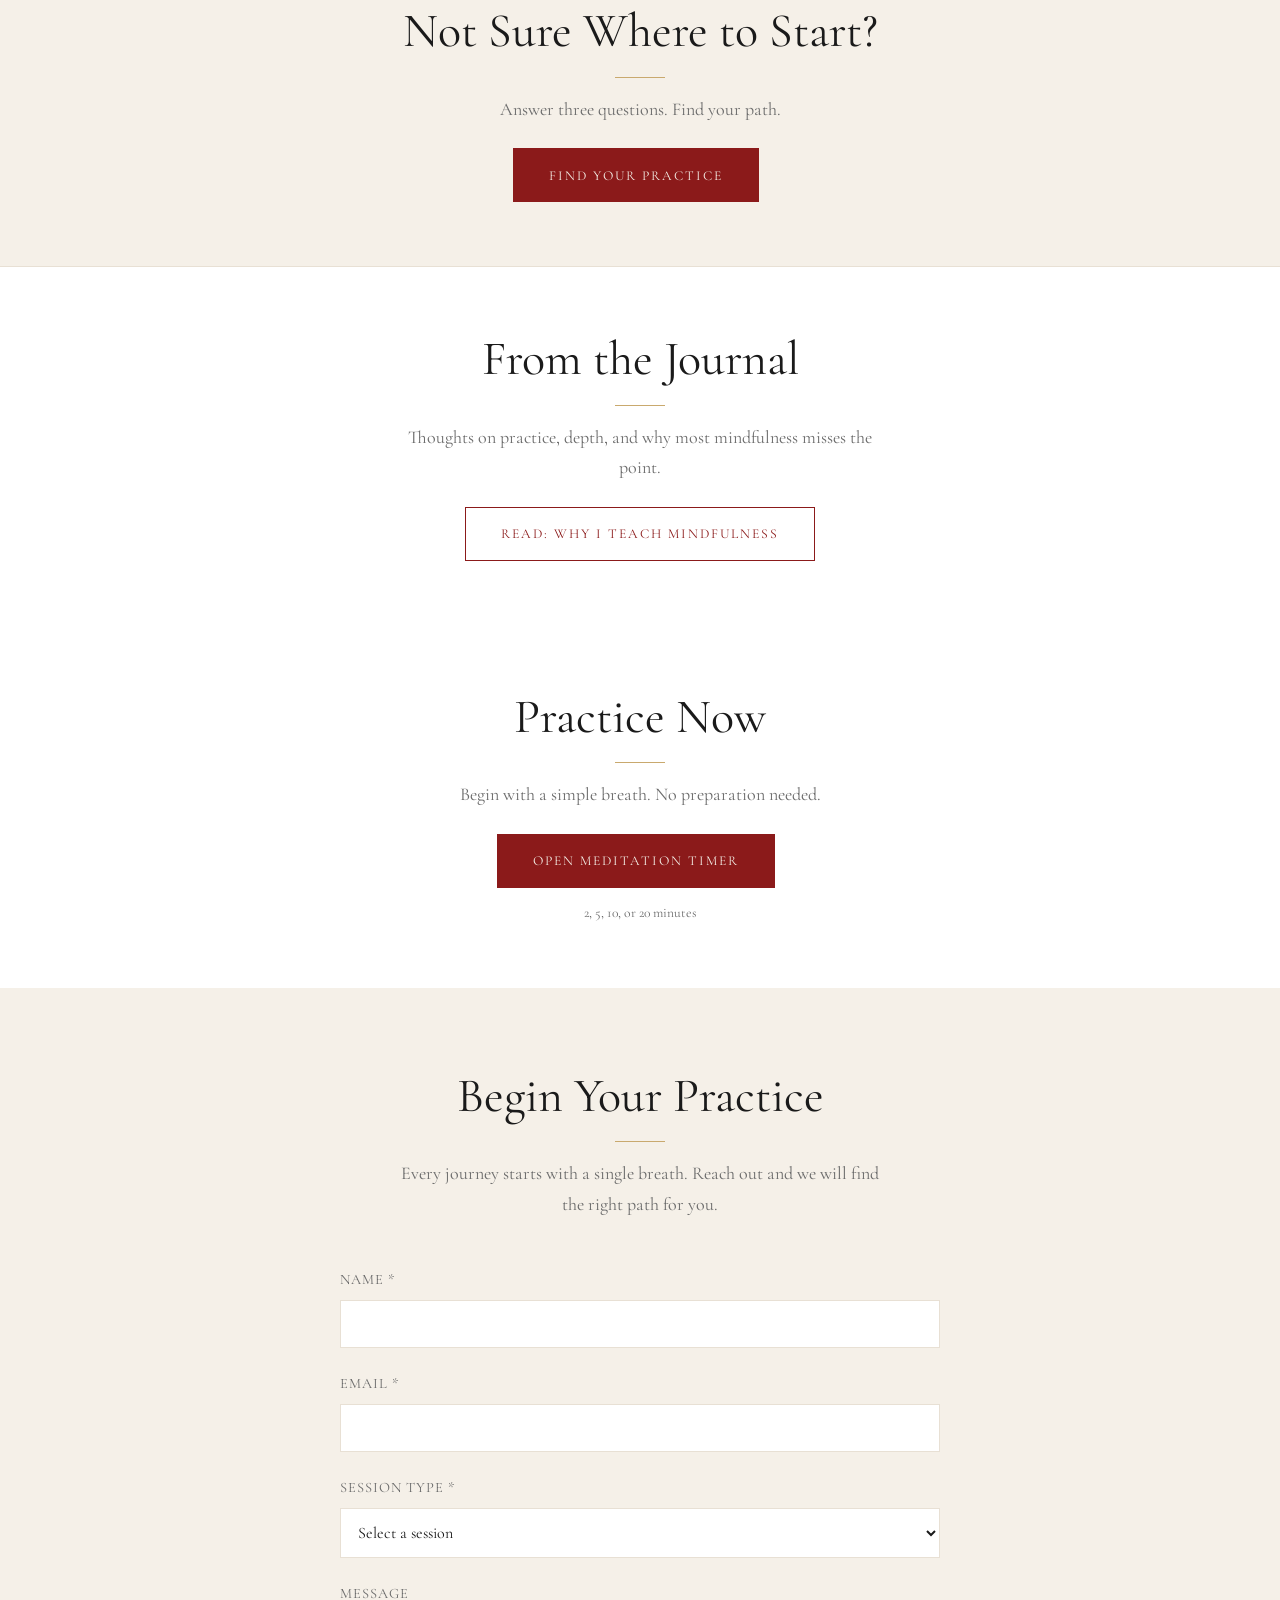
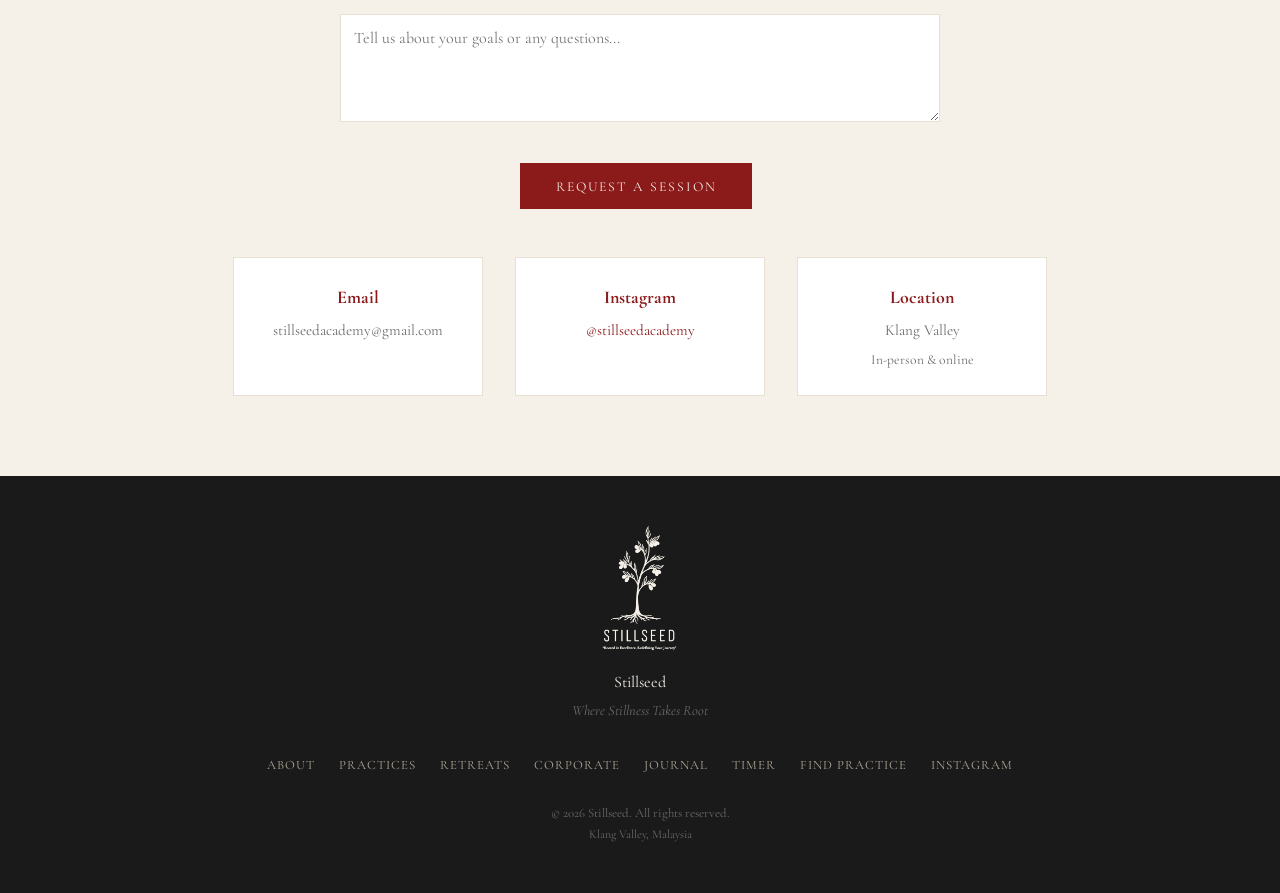
==== commit 890b0ea9: "Add files via upload" ====
--- a/index.html
+++ b/index.html
@@ -37,9 +37,9 @@
   <section class="hero">
     <div class="hero-content">
       <img src="images/logo-hero.png" alt="Stillseed" class="hero-logo">
-      <h1>Mindfulness Training in Klang Valley</h1>
-      <p class="hero-subtitle">Private Sessions · Retreats · Corporate Programs</p>
-      <p>Learn meditation, breathwork, and mindful coffee brewing from Orgyen Thupten Dhargye — a teacher with 10+ years of Buddhist training. Available in-person and online.</p>
+      <h1>Stillseed</h1>
+      <p class="hero-subtitle">Where stillness takes root</p>
+      <p>Learn to meditate, breathe, and brew coffee with full attention. Private sessions, retreats, and corporate programs — led by a decade-trained teacher. Available in-person and online.</p>
       <a href="#contact" class="btn btn-filled">Book a Session</a>
       <a href="recommender.html" class="btn">Find Your Practice</a>
     </div>
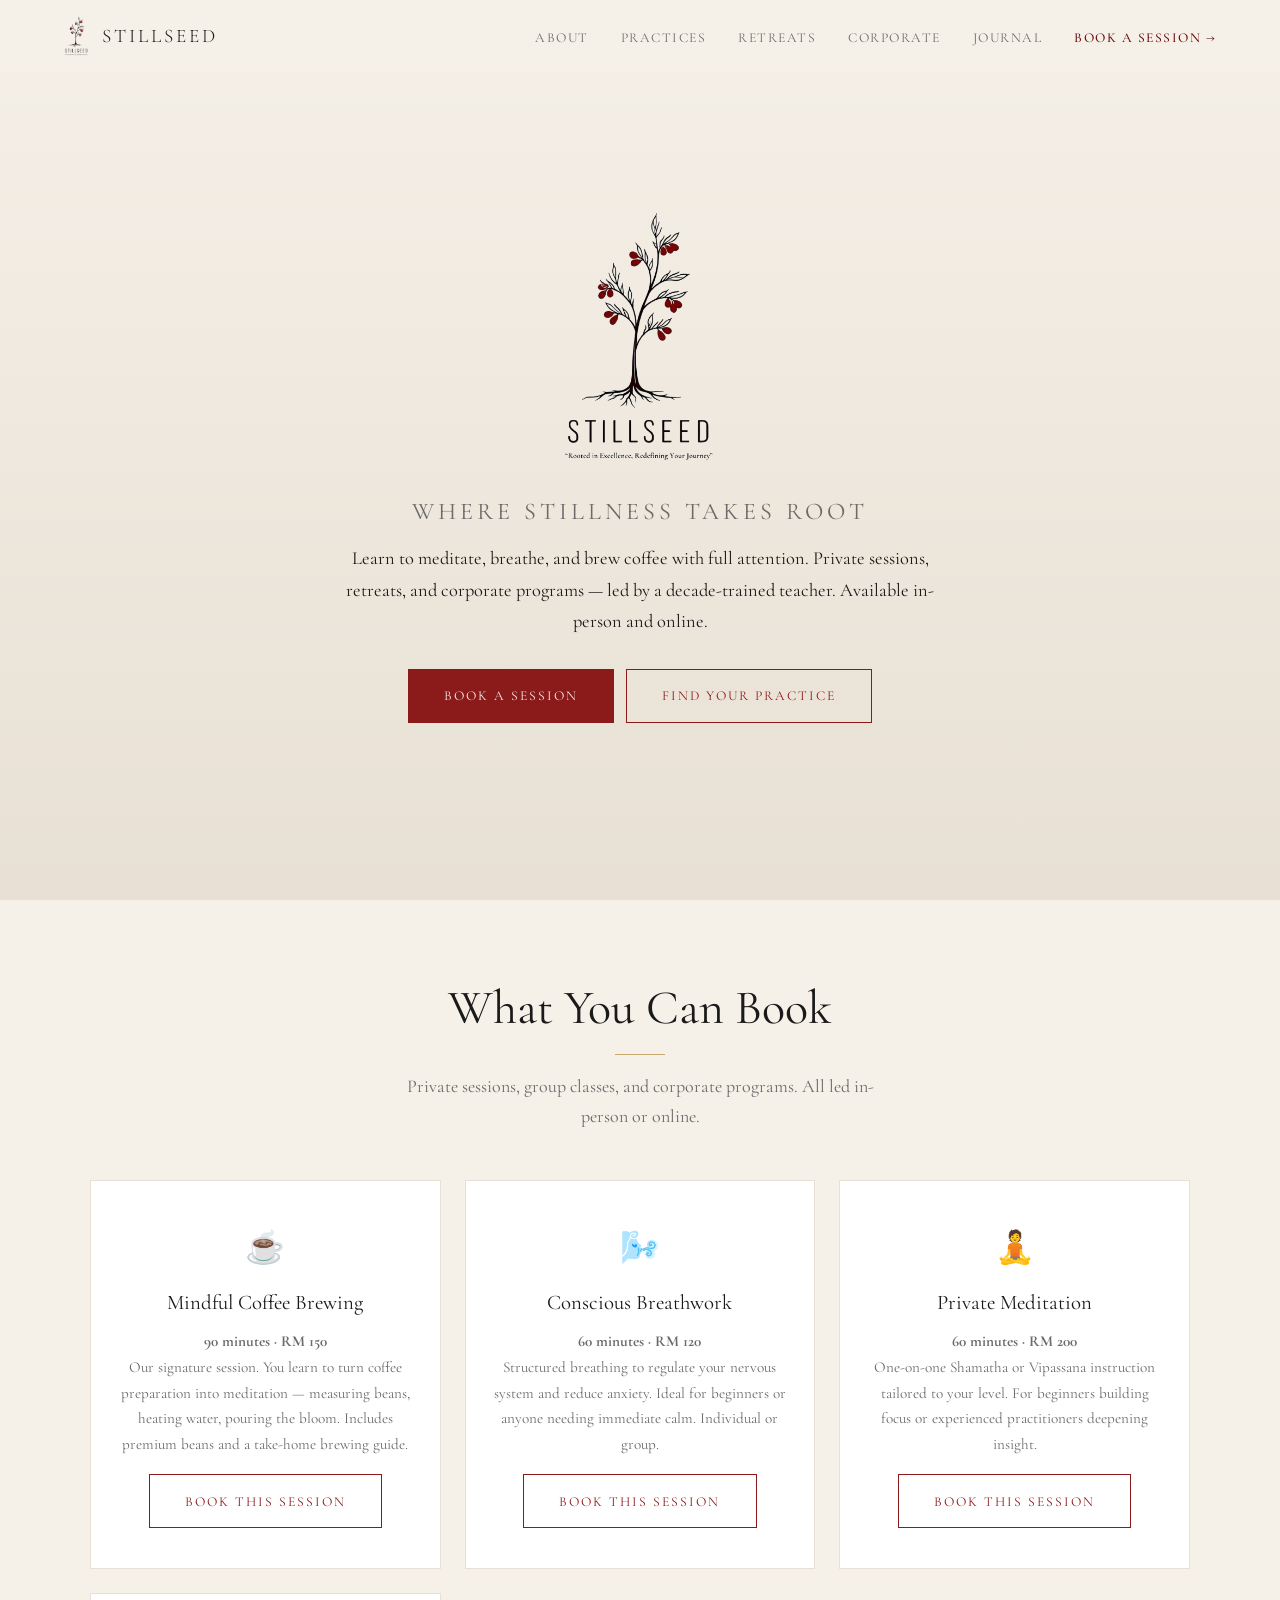
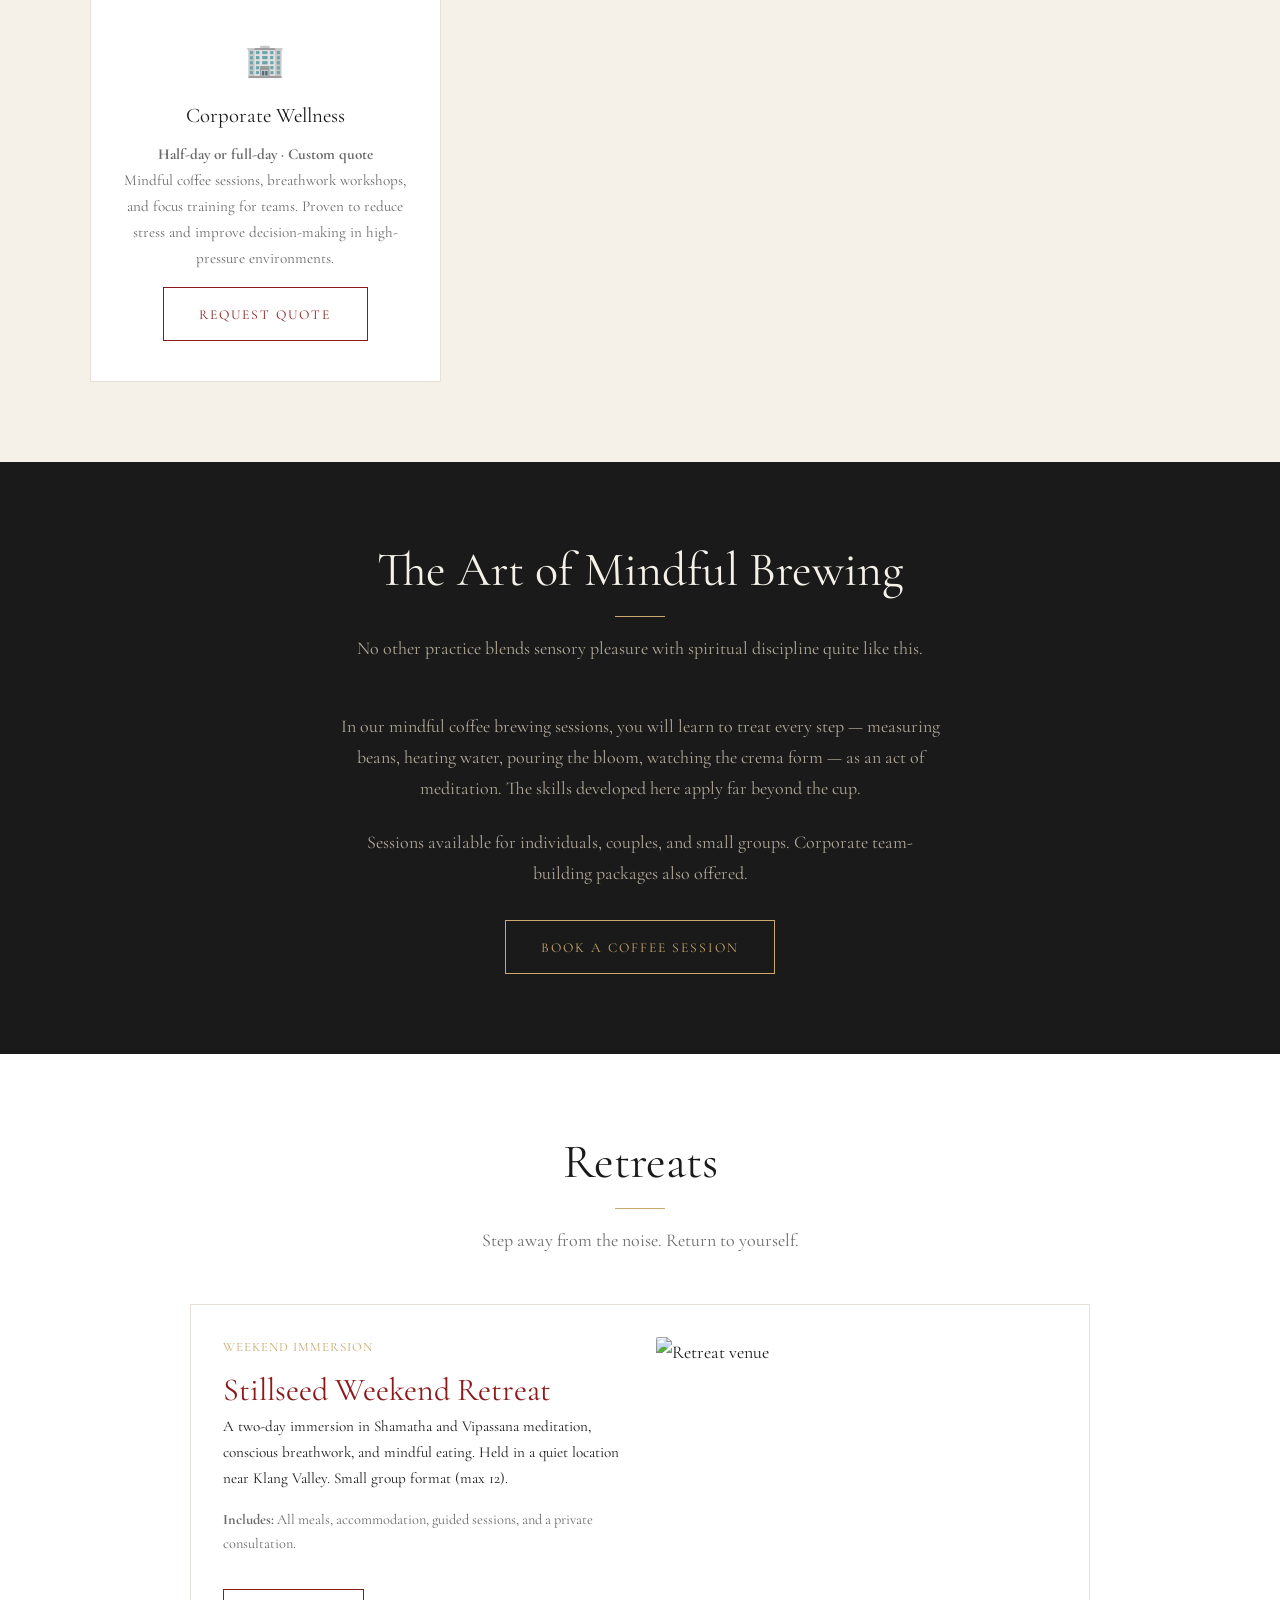
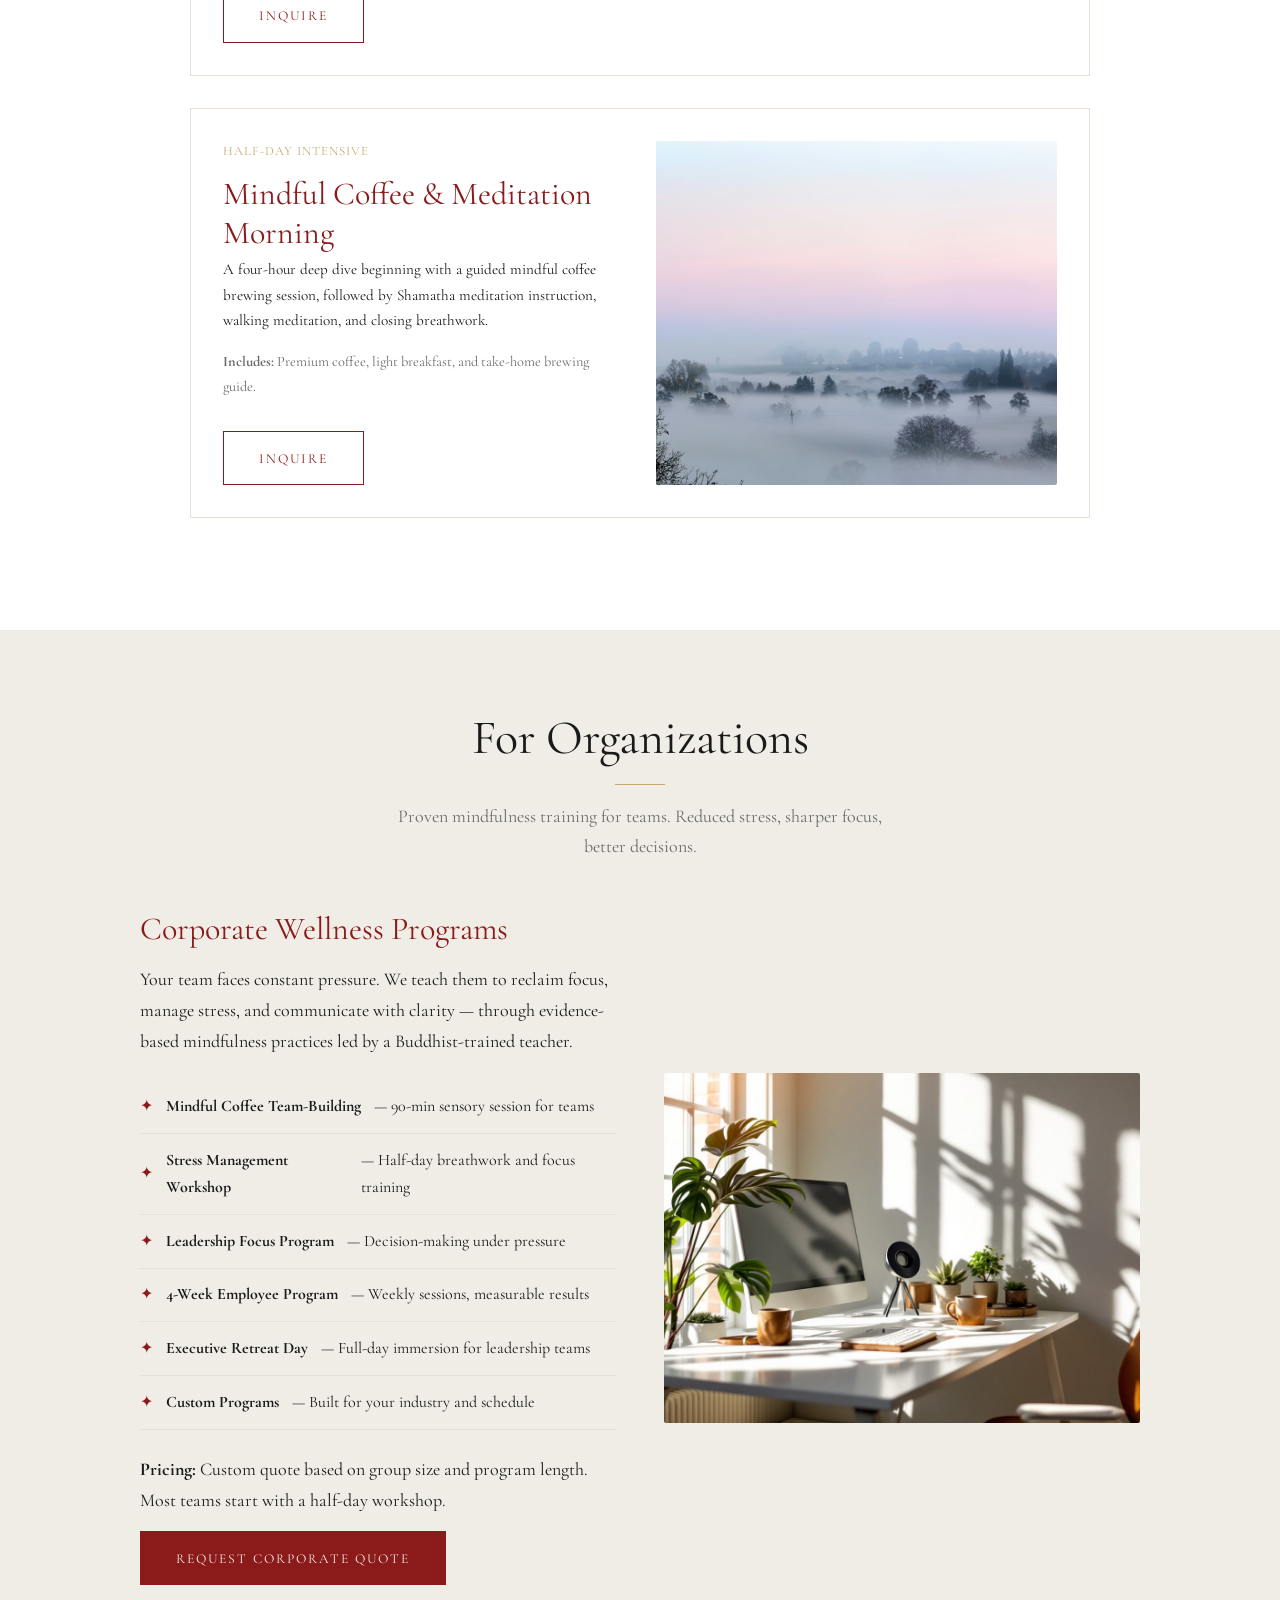
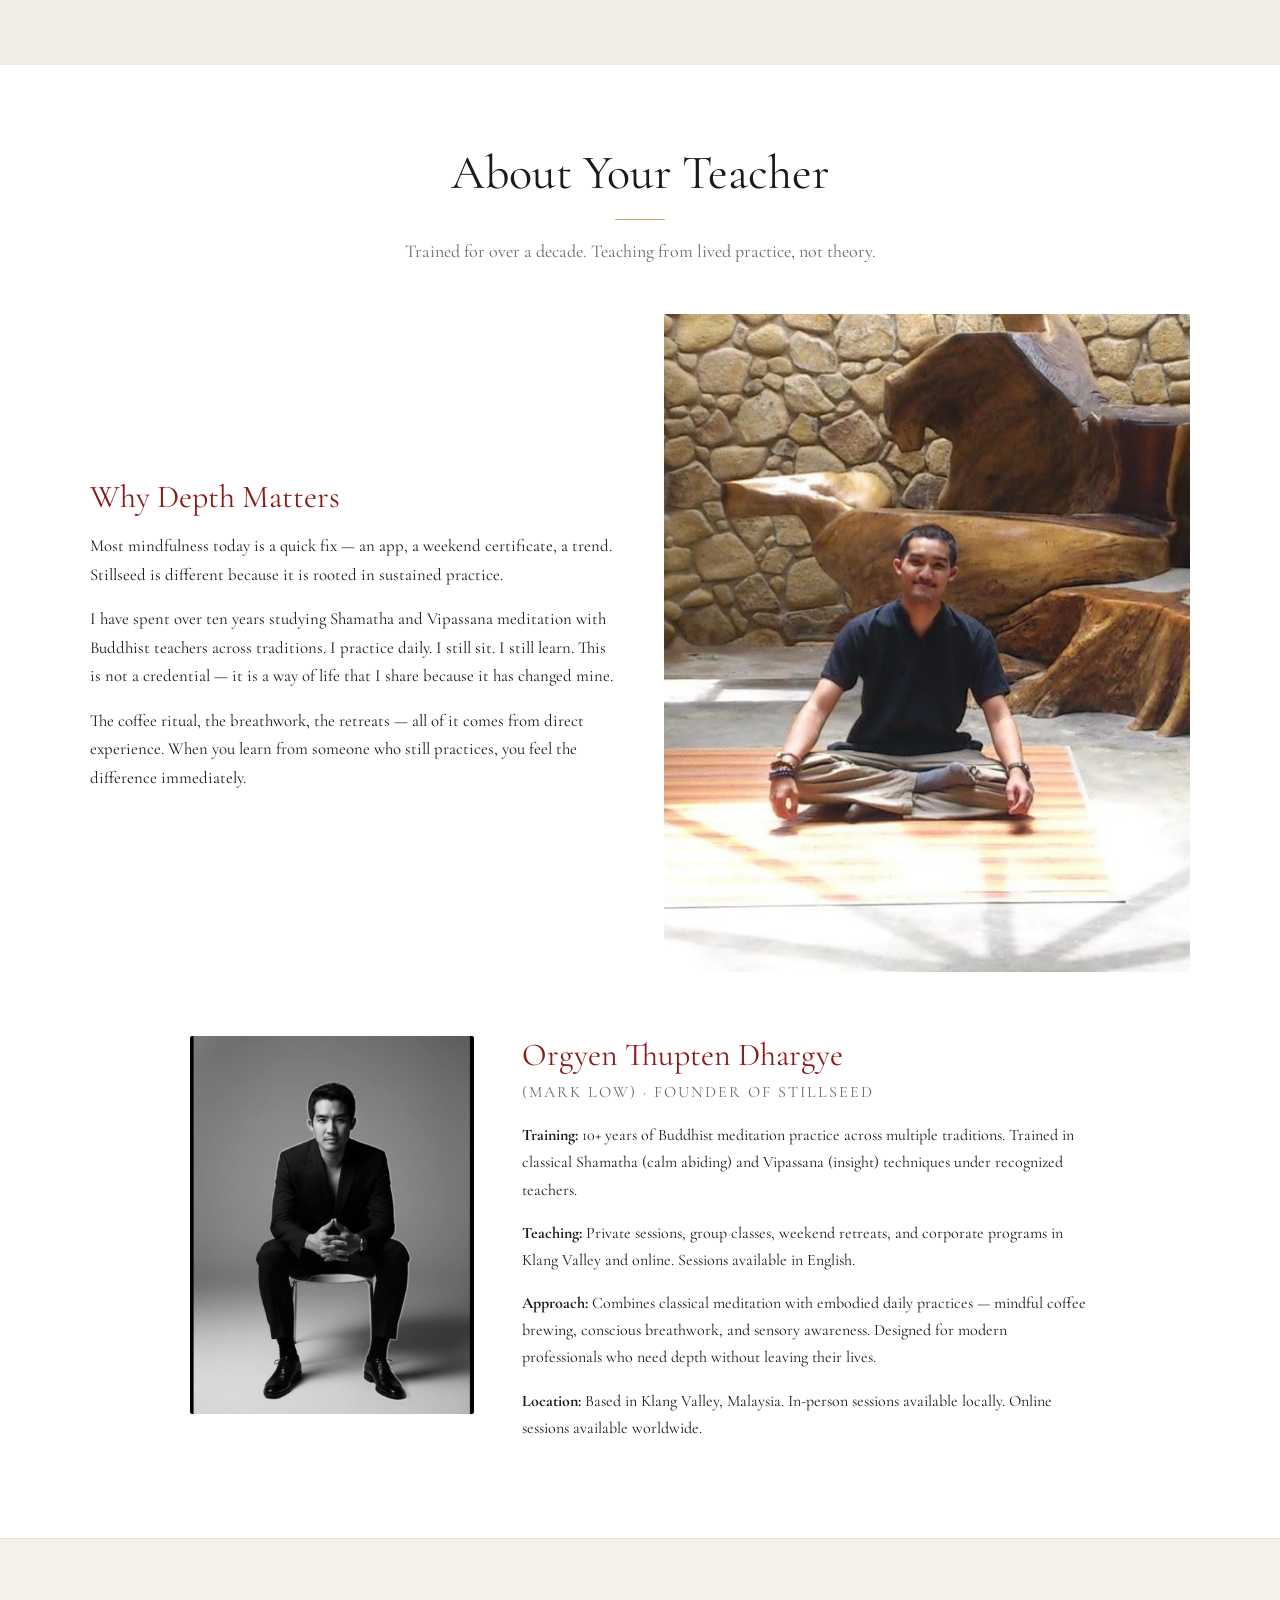
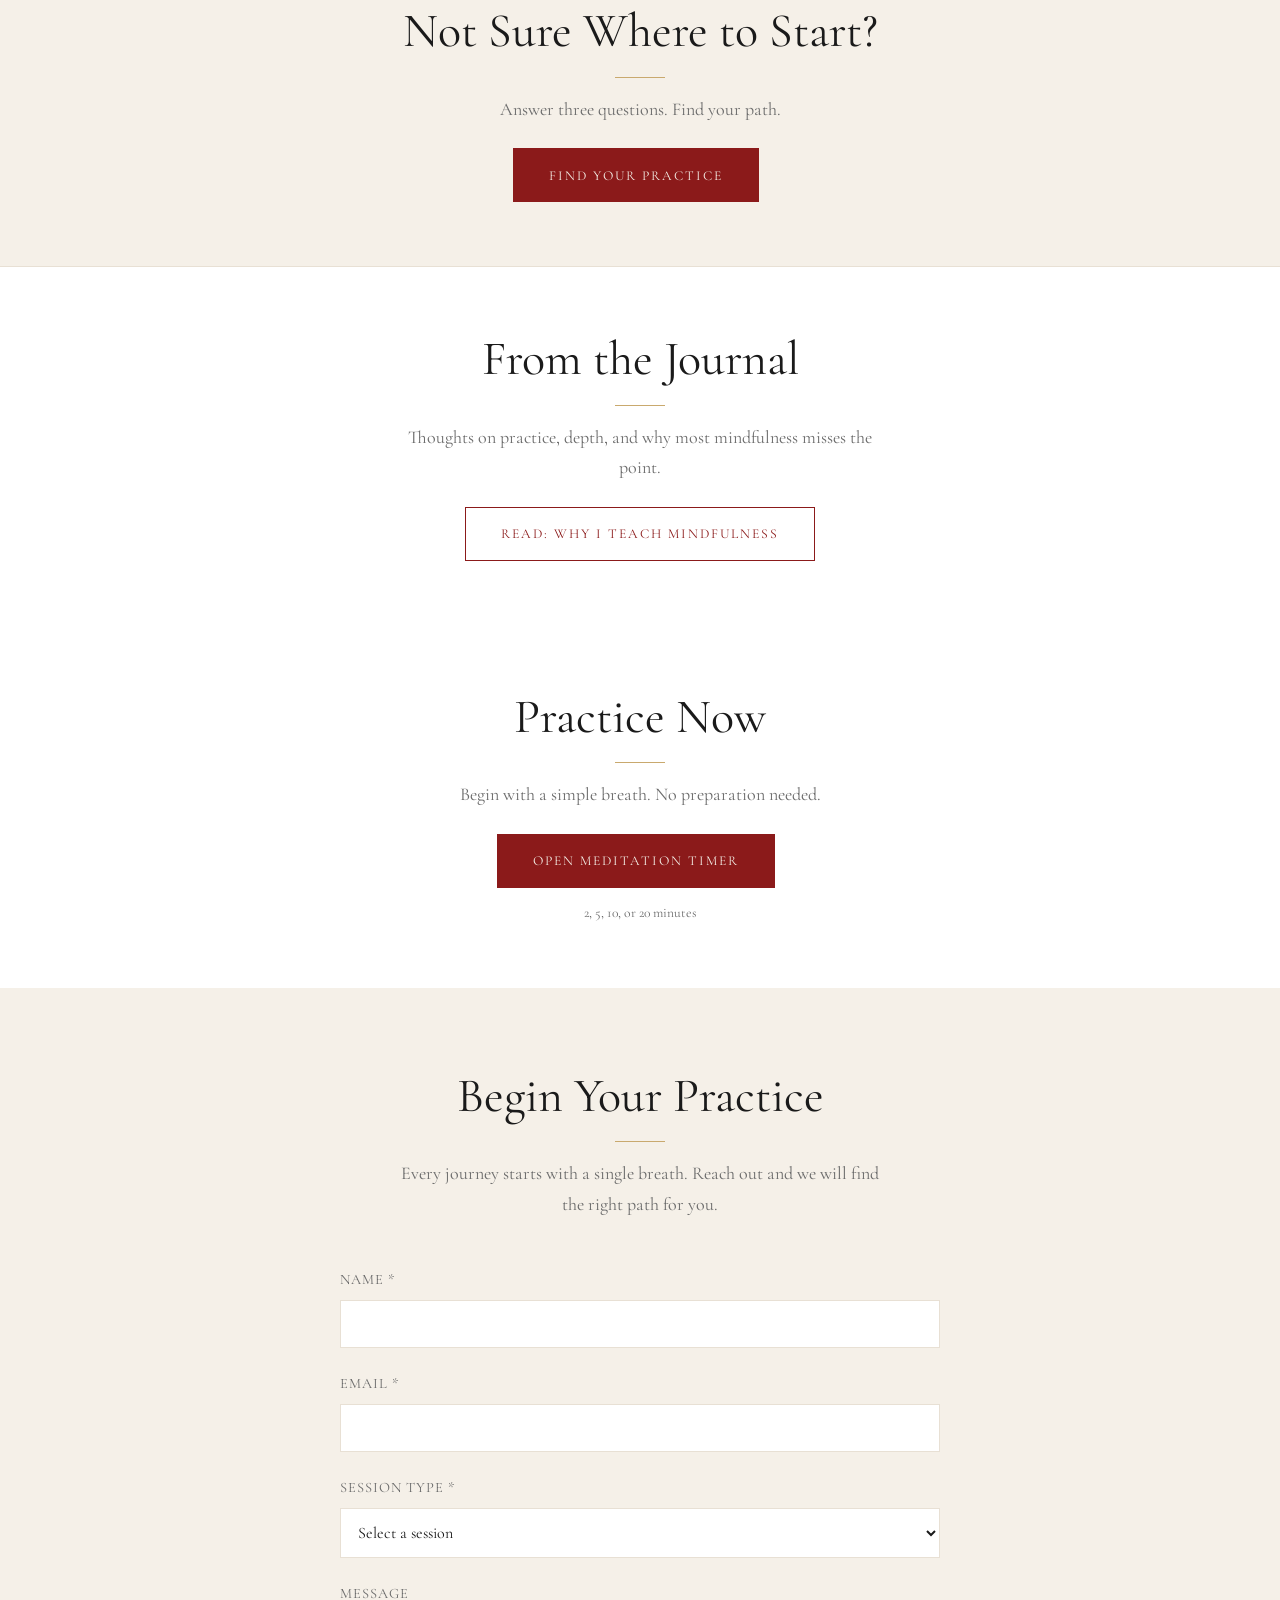
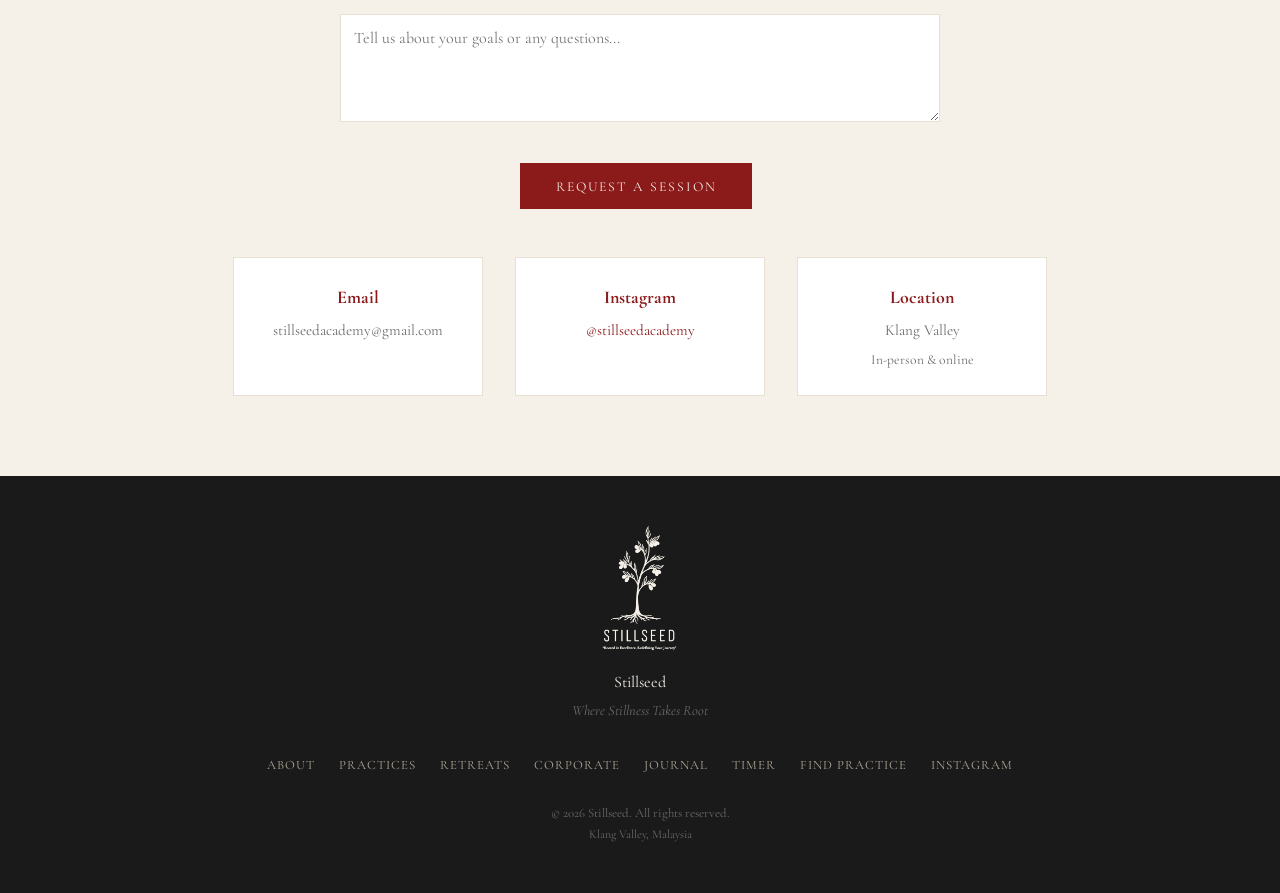
==== commit 5a6f0dfe: "Add files via upload" ====
--- a/index.html
+++ b/index.html
@@ -37,8 +37,7 @@
   <section class="hero">
     <div class="hero-content">
       <img src="images/logo-hero.png" alt="Stillseed" class="hero-logo">
-      <h1>Stillseed</h1>
-      <p class="hero-subtitle">Where stillness takes root</p>
+      <h1 style="font-size: 1.5rem; letter-spacing: 4px; text-transform: uppercase; color: var(--gray); margin-bottom: 1rem;">Where stillness takes root</h1>
       <p>Learn to meditate, breathe, and brew coffee with full attention. Private sessions, retreats, and corporate programs — led by a decade-trained teacher. Available in-person and online.</p>
       <a href="#contact" class="btn btn-filled">Book a Session</a>
       <a href="recommender.html" class="btn">Find Your Practice</a>
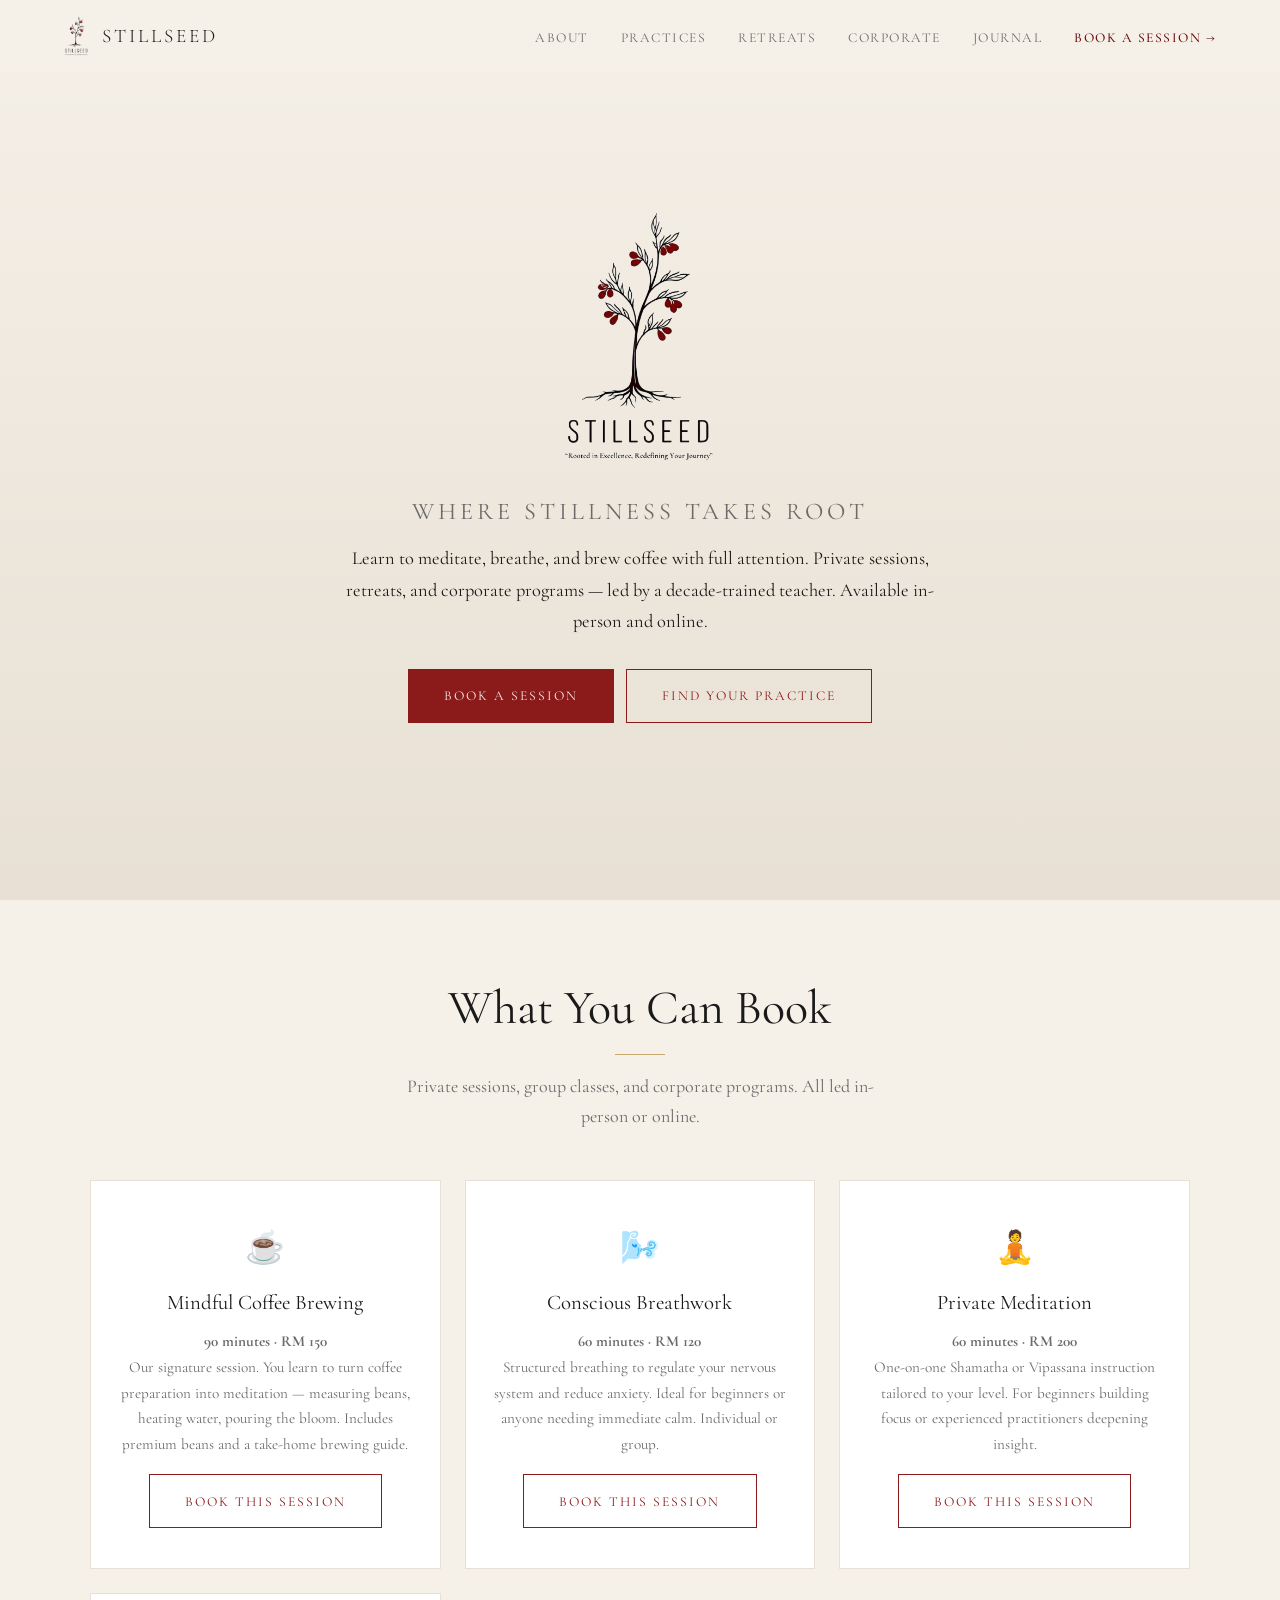
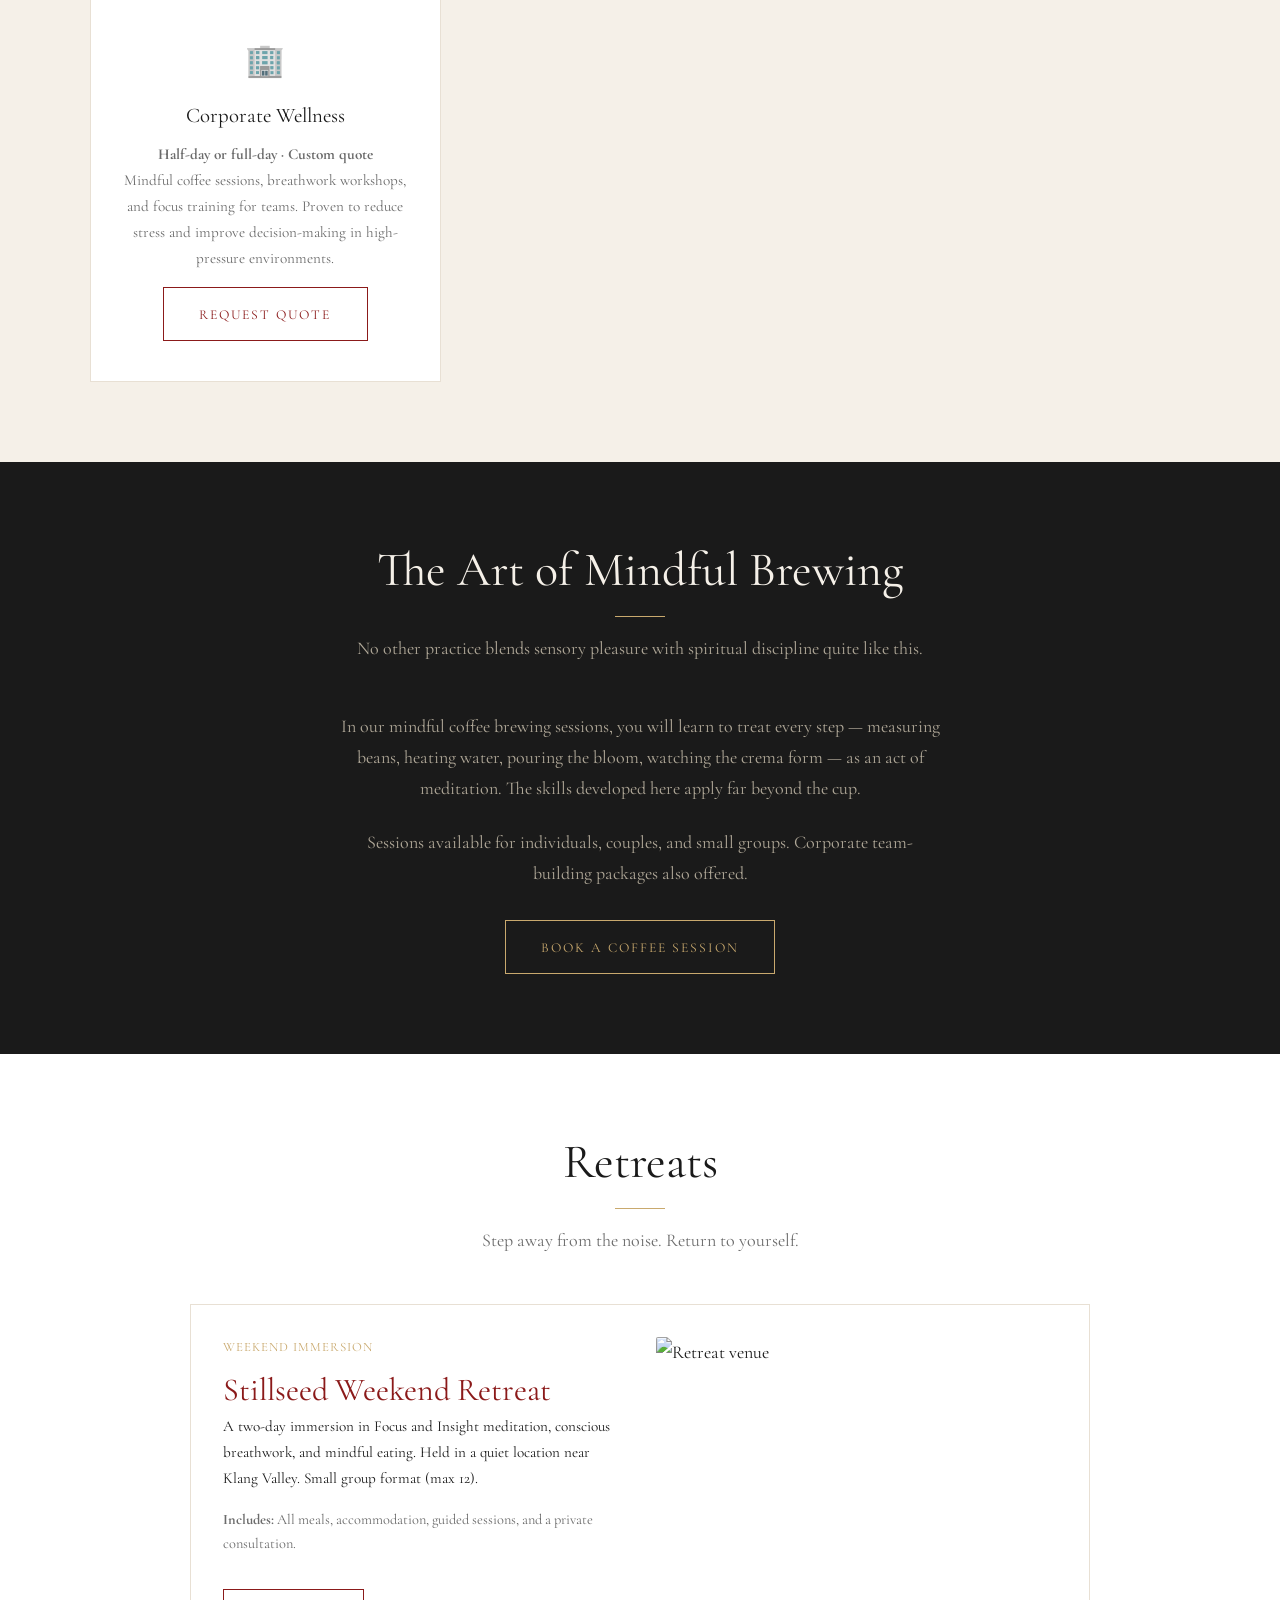
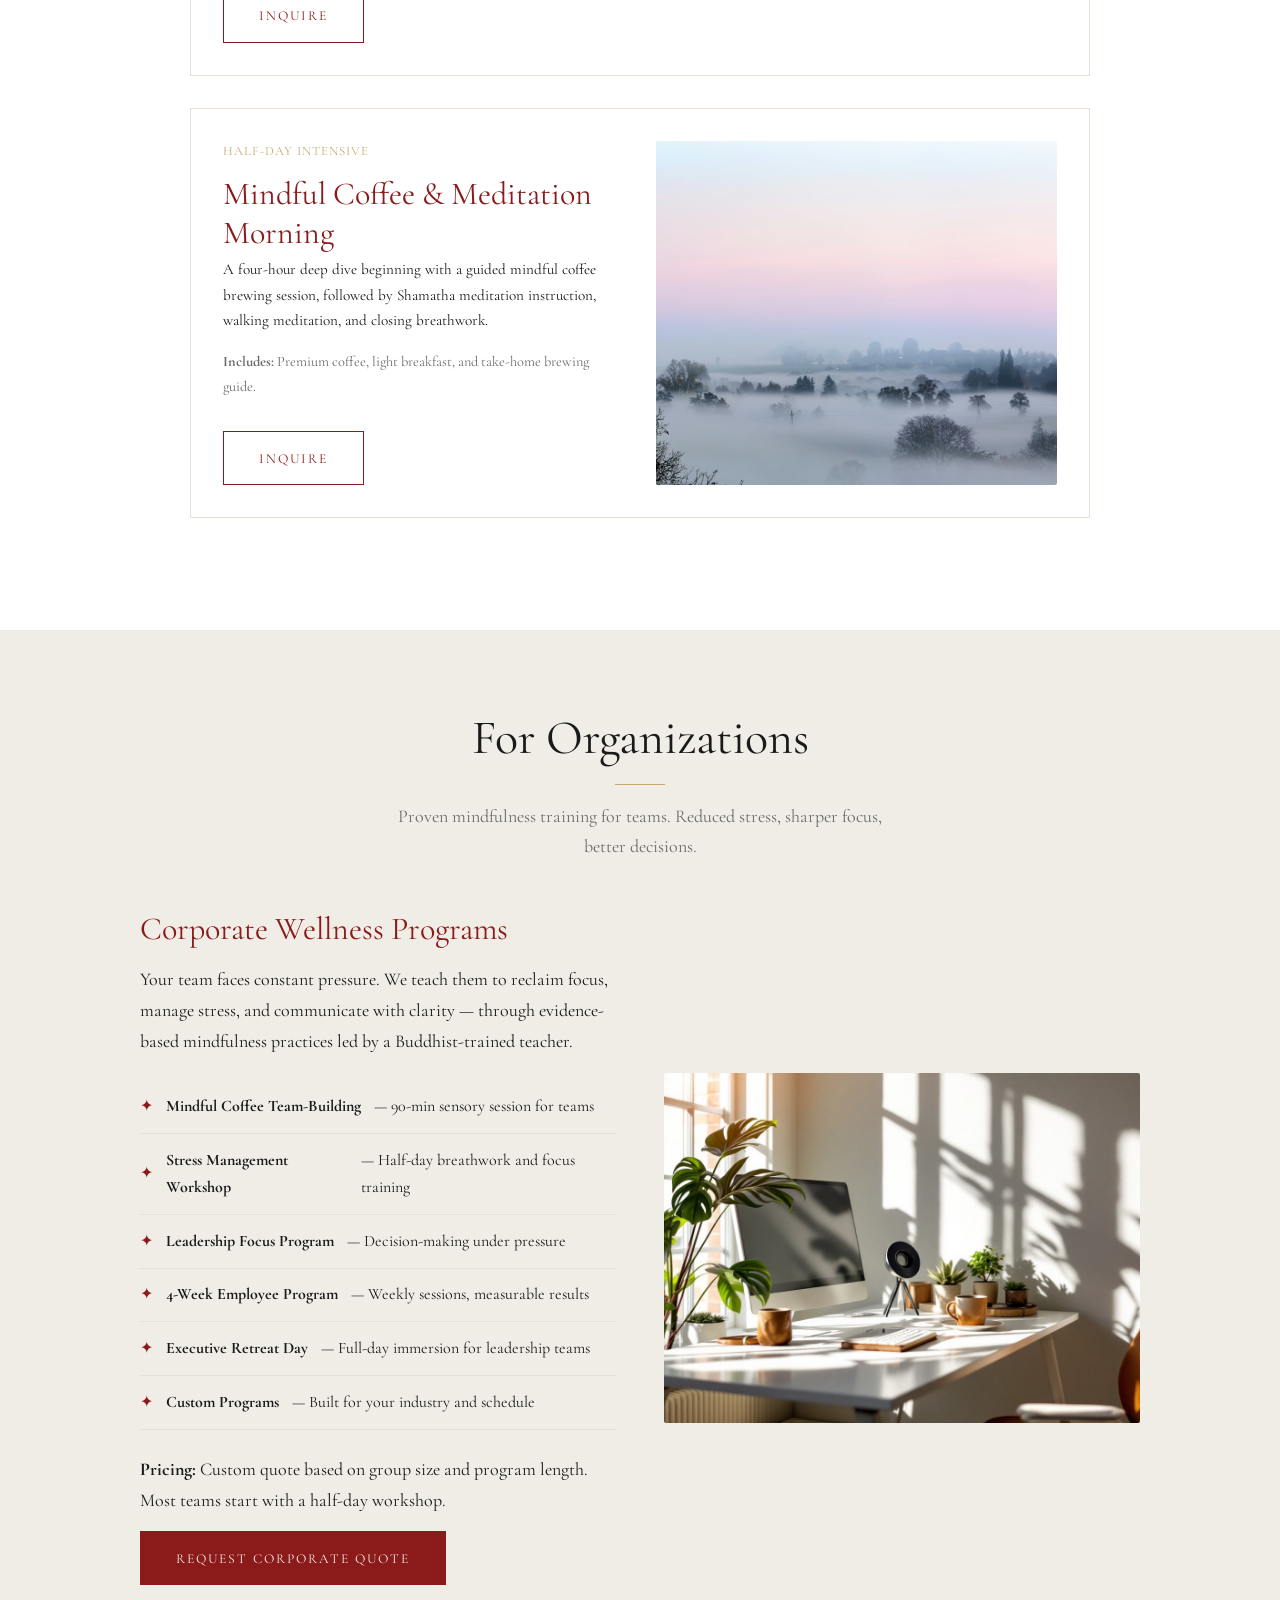
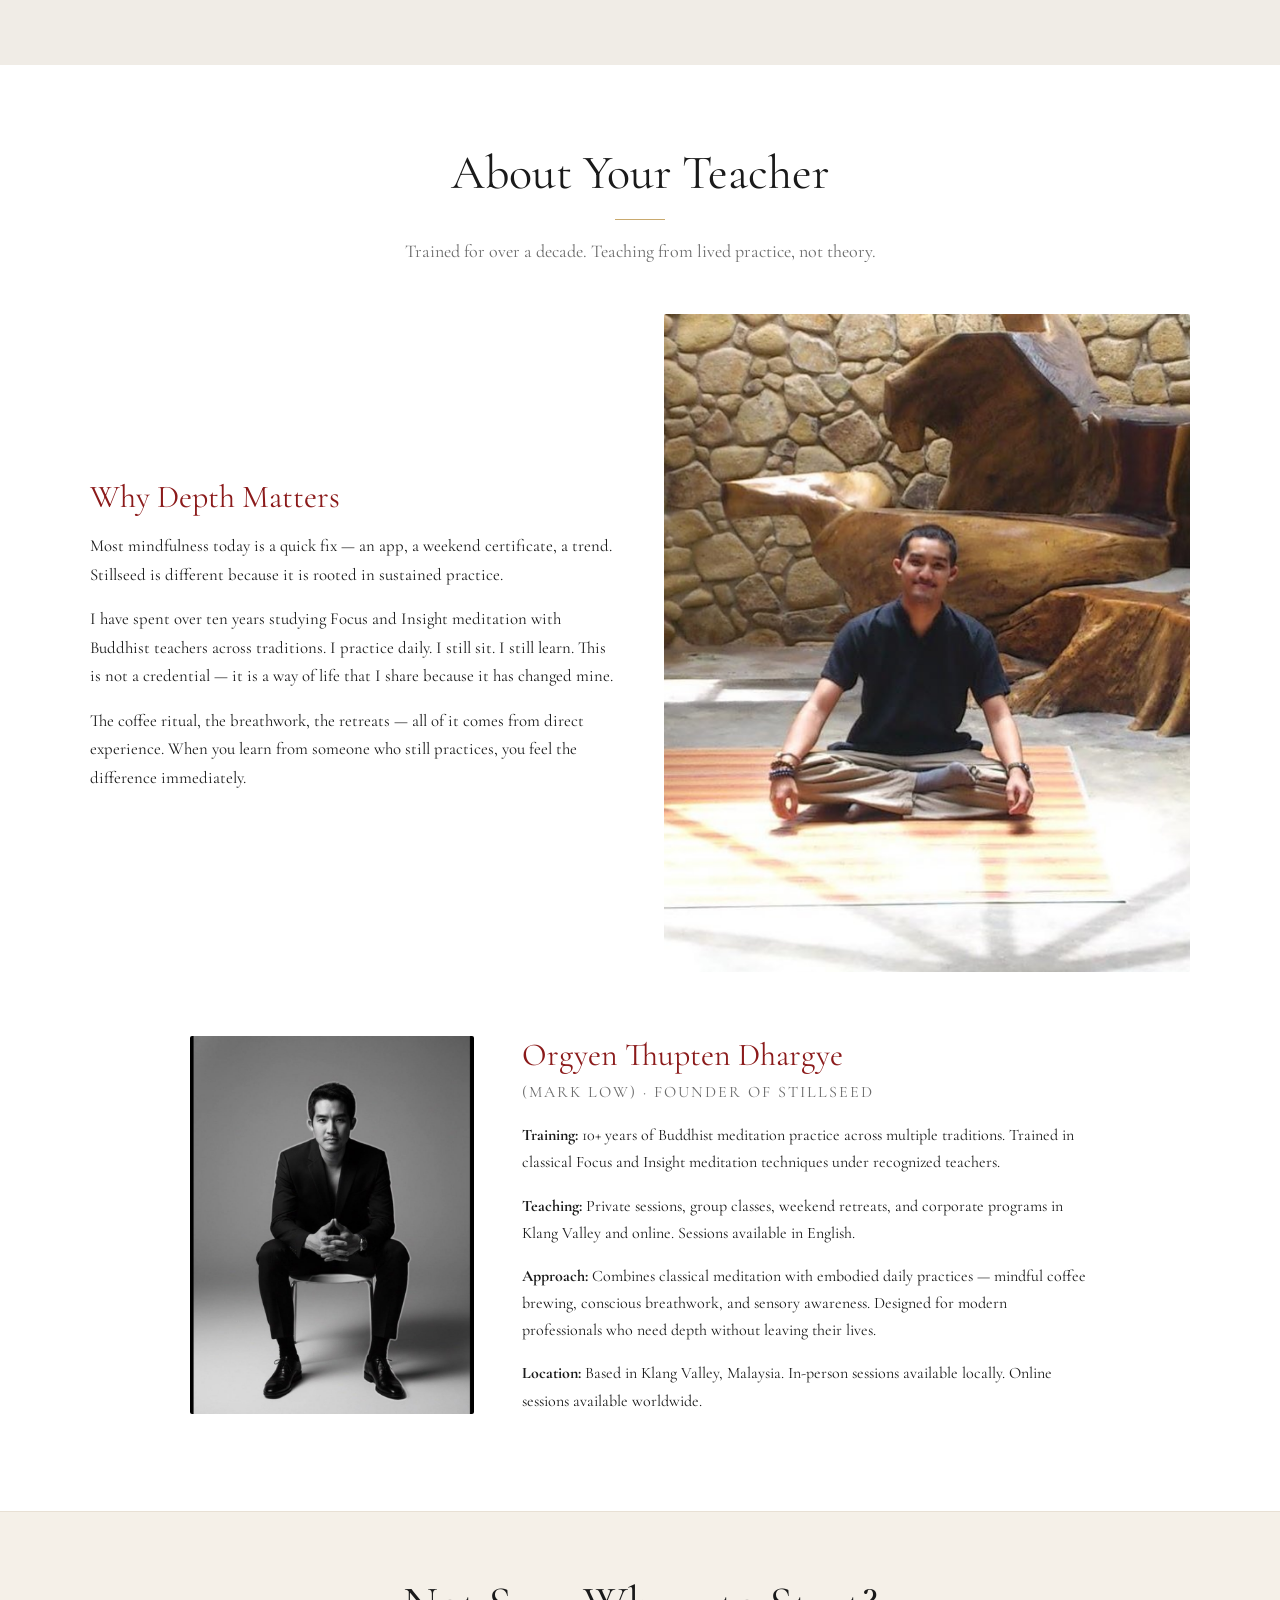
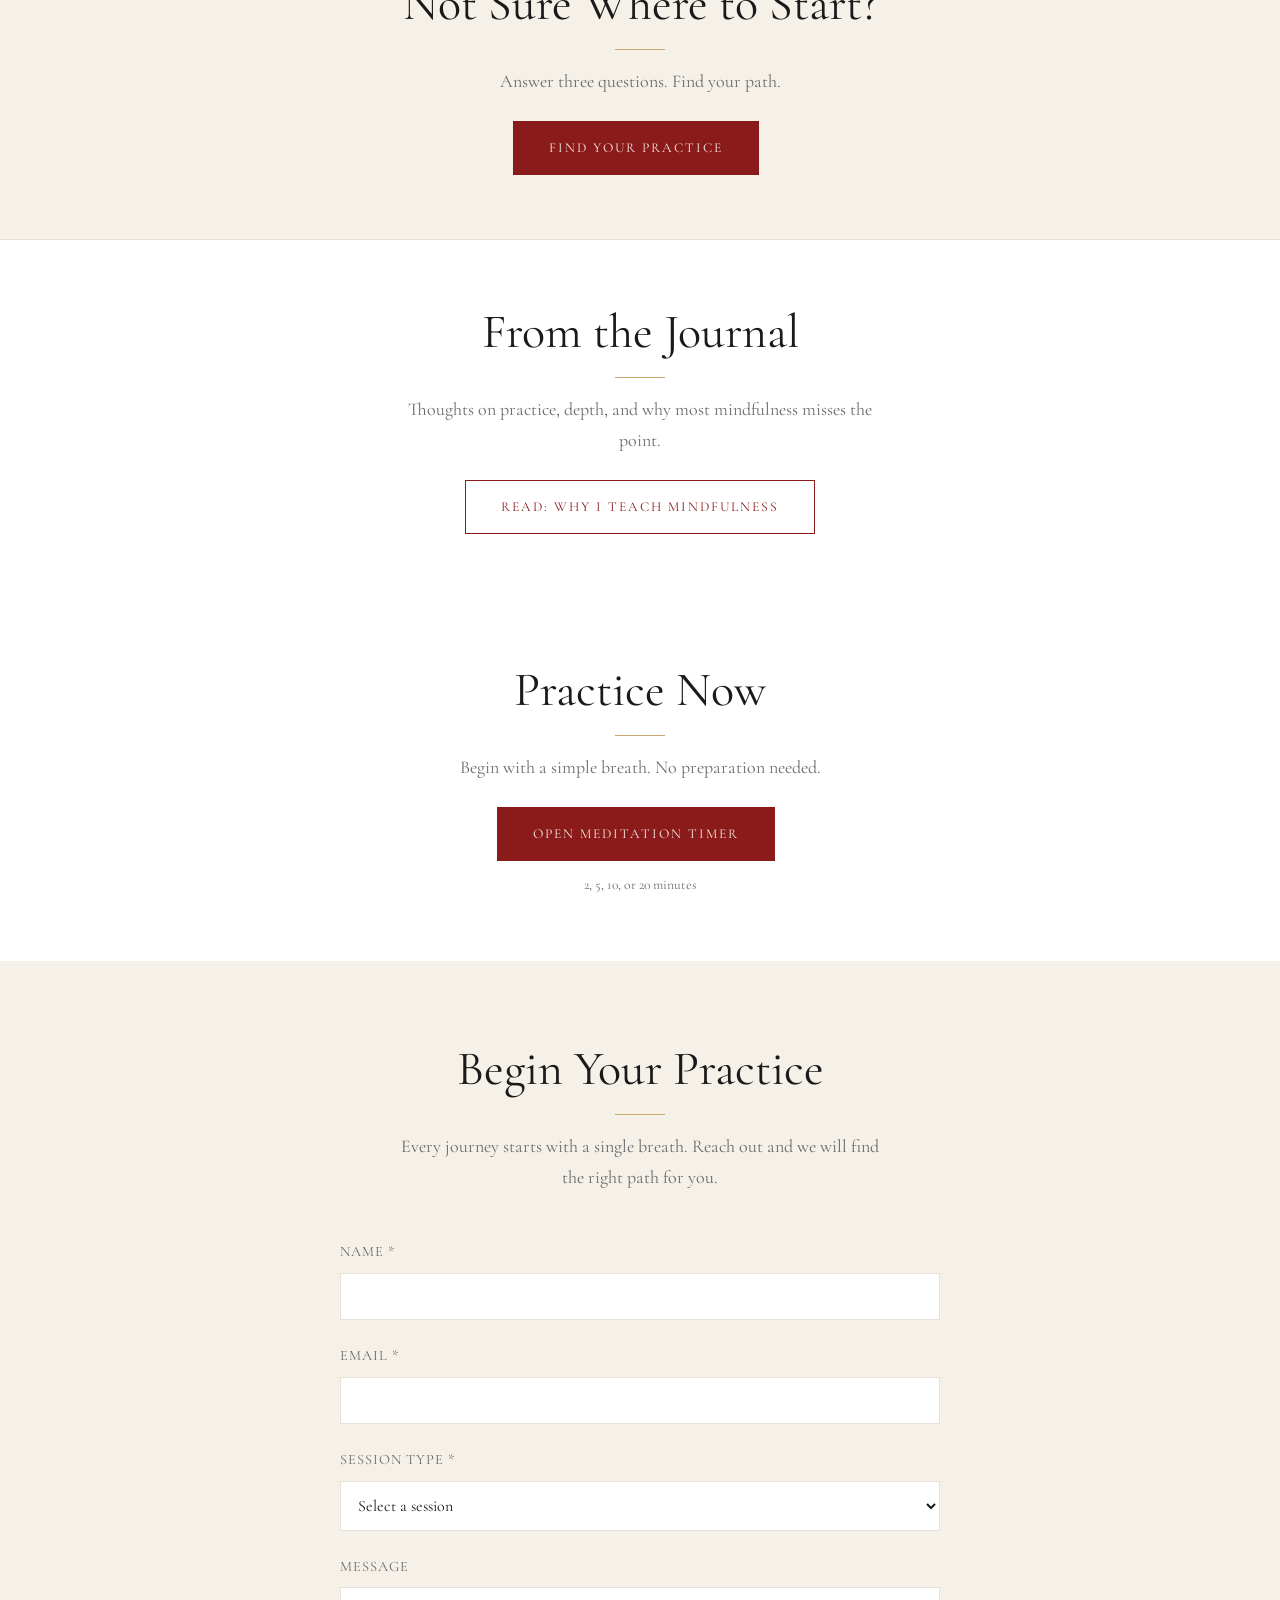
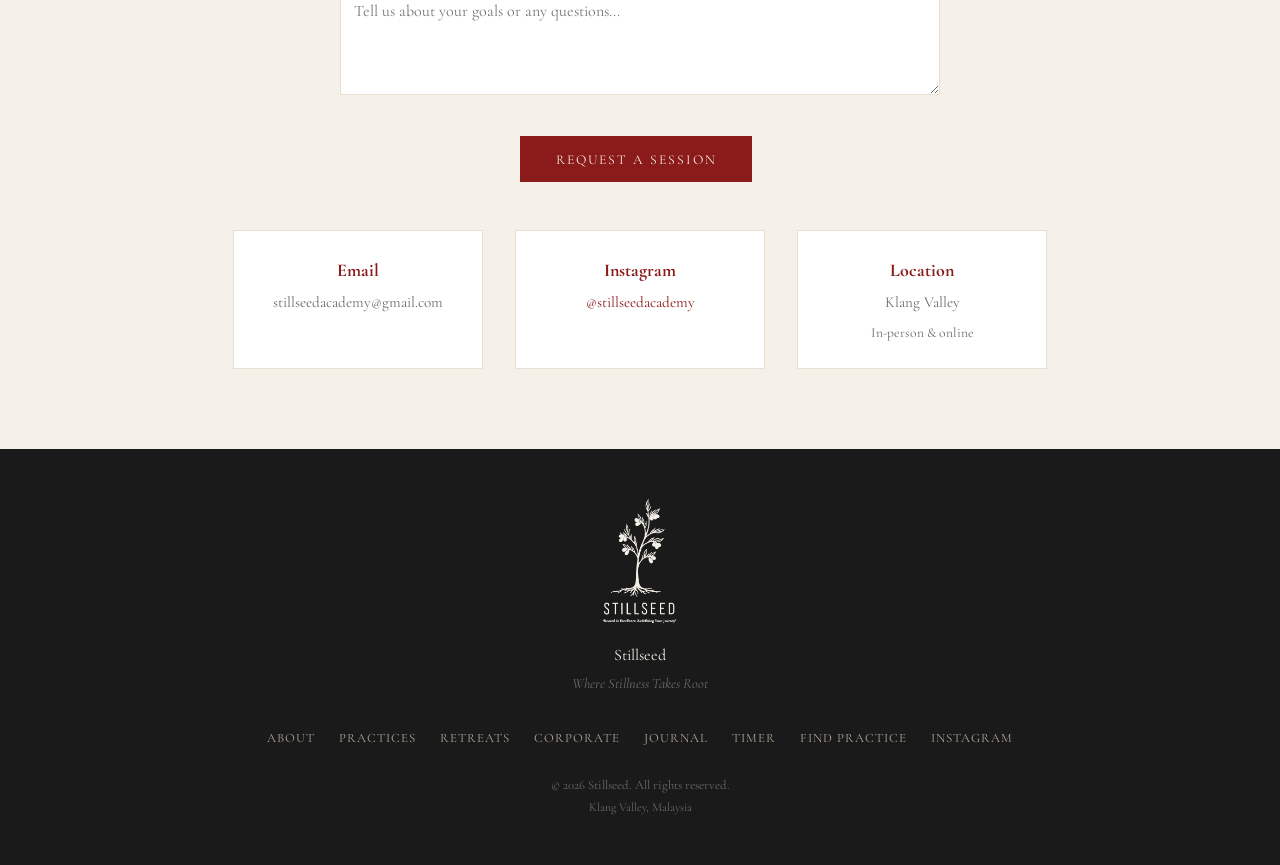
==== commit d4503bef: "Add files via upload" ====
--- a/index.html
+++ b/index.html
@@ -105,7 +105,7 @@
       <div class="retreat-info">
         <div class="retreat-meta">Weekend Immersion</div>
         <h3>Stillseed Weekend Retreat</h3>
-        <p>A two-day immersion in Shamatha and Vipassana meditation, conscious breathwork, and mindful eating. Held in a quiet location near Klang Valley. Small group format (max 12).</p>
+        <p>A two-day immersion in Focus and Insight meditation, conscious breathwork, and mindful eating. Held in a quiet location near Klang Valley. Small group format (max 12).</p>
         <p style="font-size:0.9rem; color:var(--gray);"><strong>Includes:</strong> All meals, accommodation, guided sessions, and a private consultation.</p>
         <a href="#contact" class="btn" style="margin-top:1rem;">Inquire</a>
       </div>
@@ -164,7 +164,7 @@
       <div class="philosophy-text">
         <h3>Why Depth Matters</h3>
         <p>Most mindfulness today is a quick fix — an app, a weekend certificate, a trend. Stillseed is different because it is rooted in sustained practice.</p>
-        <p>I have spent over ten years studying Shamatha and Vipassana meditation with Buddhist teachers across traditions. I practice daily. I still sit. I still learn. This is not a credential — it is a way of life that I share because it has changed mine.</p>
+        <p>I have spent over ten years studying Focus and Insight meditation with Buddhist teachers across traditions. I practice daily. I still sit. I still learn. This is not a credential — it is a way of life that I share because it has changed mine.</p>
         <p>The coffee ritual, the breathwork, the retreats — all of it comes from direct experience. When you learn from someone who still practices, you feel the difference immediately.</p>
       </div>
       <div class="philosophy-image">
@@ -178,7 +178,7 @@
       <div class="teacher-info">
         <h3>Orgyen Thupten Dhargye</h3>
         <p class="teacher-name">(Mark Low) · Founder of Stillseed</p>
-        <p><strong>Training:</strong> 10+ years of Buddhist meditation practice across multiple traditions. Trained in classical Shamatha (calm abiding) and Vipassana (insight) techniques under recognized teachers.</p>
+        <p><strong>Training:</strong> 10+ years of Buddhist meditation practice across multiple traditions. Trained in classical Focus and Insight meditation techniques under recognized teachers.</p>
         <p><strong>Teaching:</strong> Private sessions, group classes, weekend retreats, and corporate programs in Klang Valley and online. Sessions available in English.</p>
         <p><strong>Approach:</strong> Combines classical meditation with embodied daily practices — mindful coffee brewing, conscious breathwork, and sensory awareness. Designed for modern professionals who need depth without leaving their lives.</p>
         <p><strong>Location:</strong> Based in Klang Valley, Malaysia. In-person sessions available locally. Online sessions available worldwide.</p>
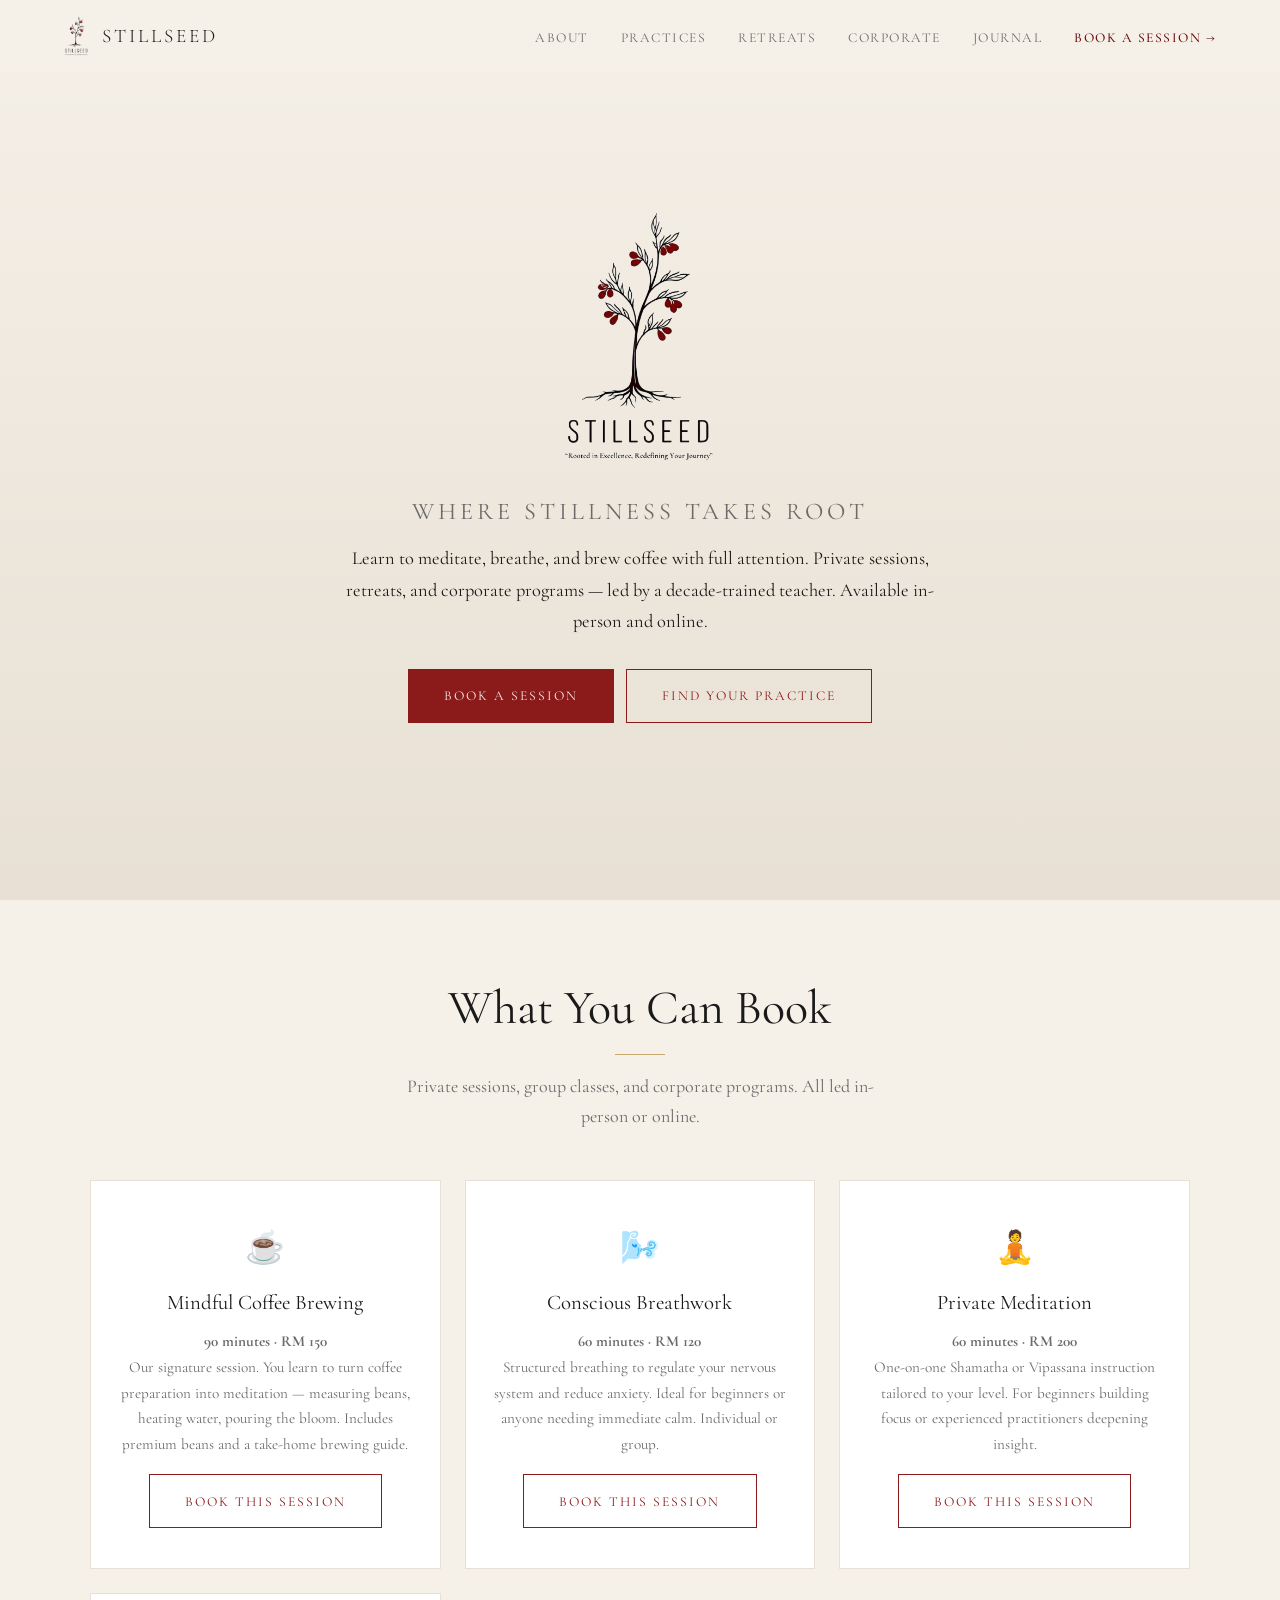
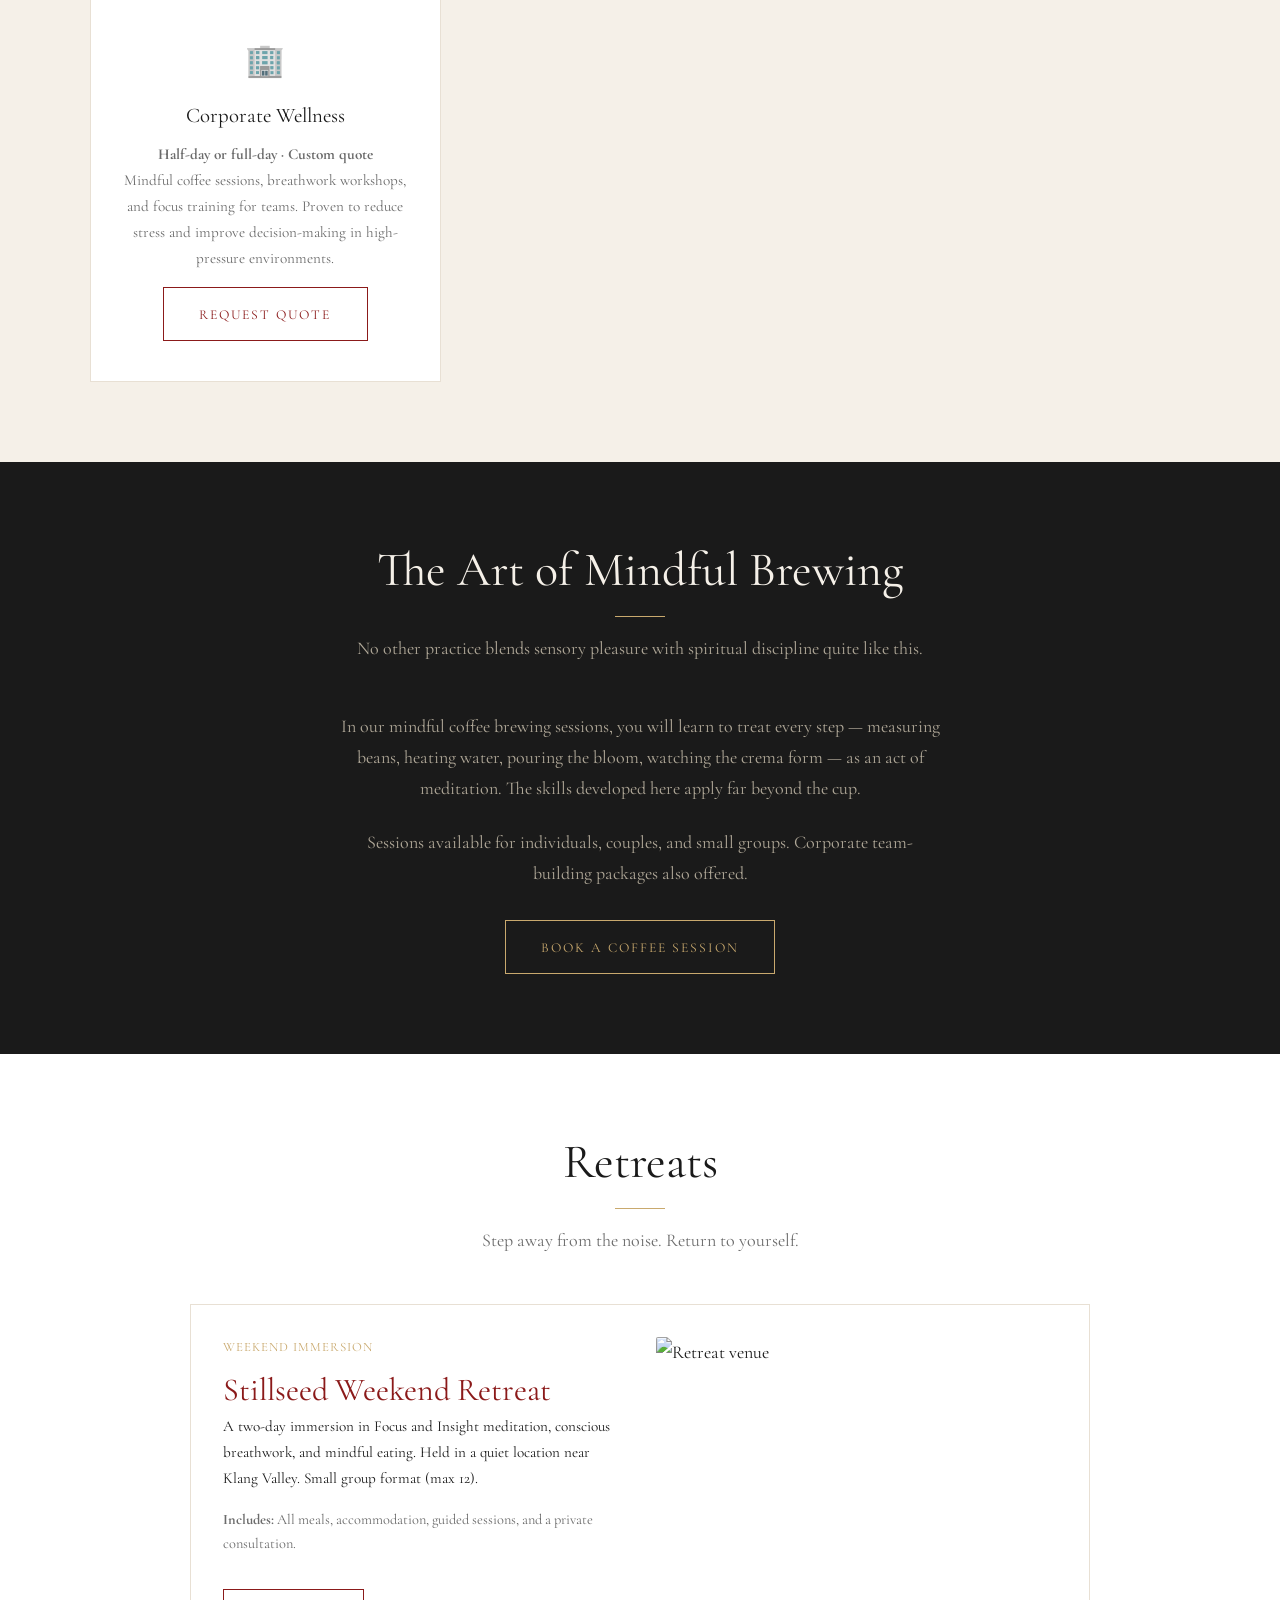
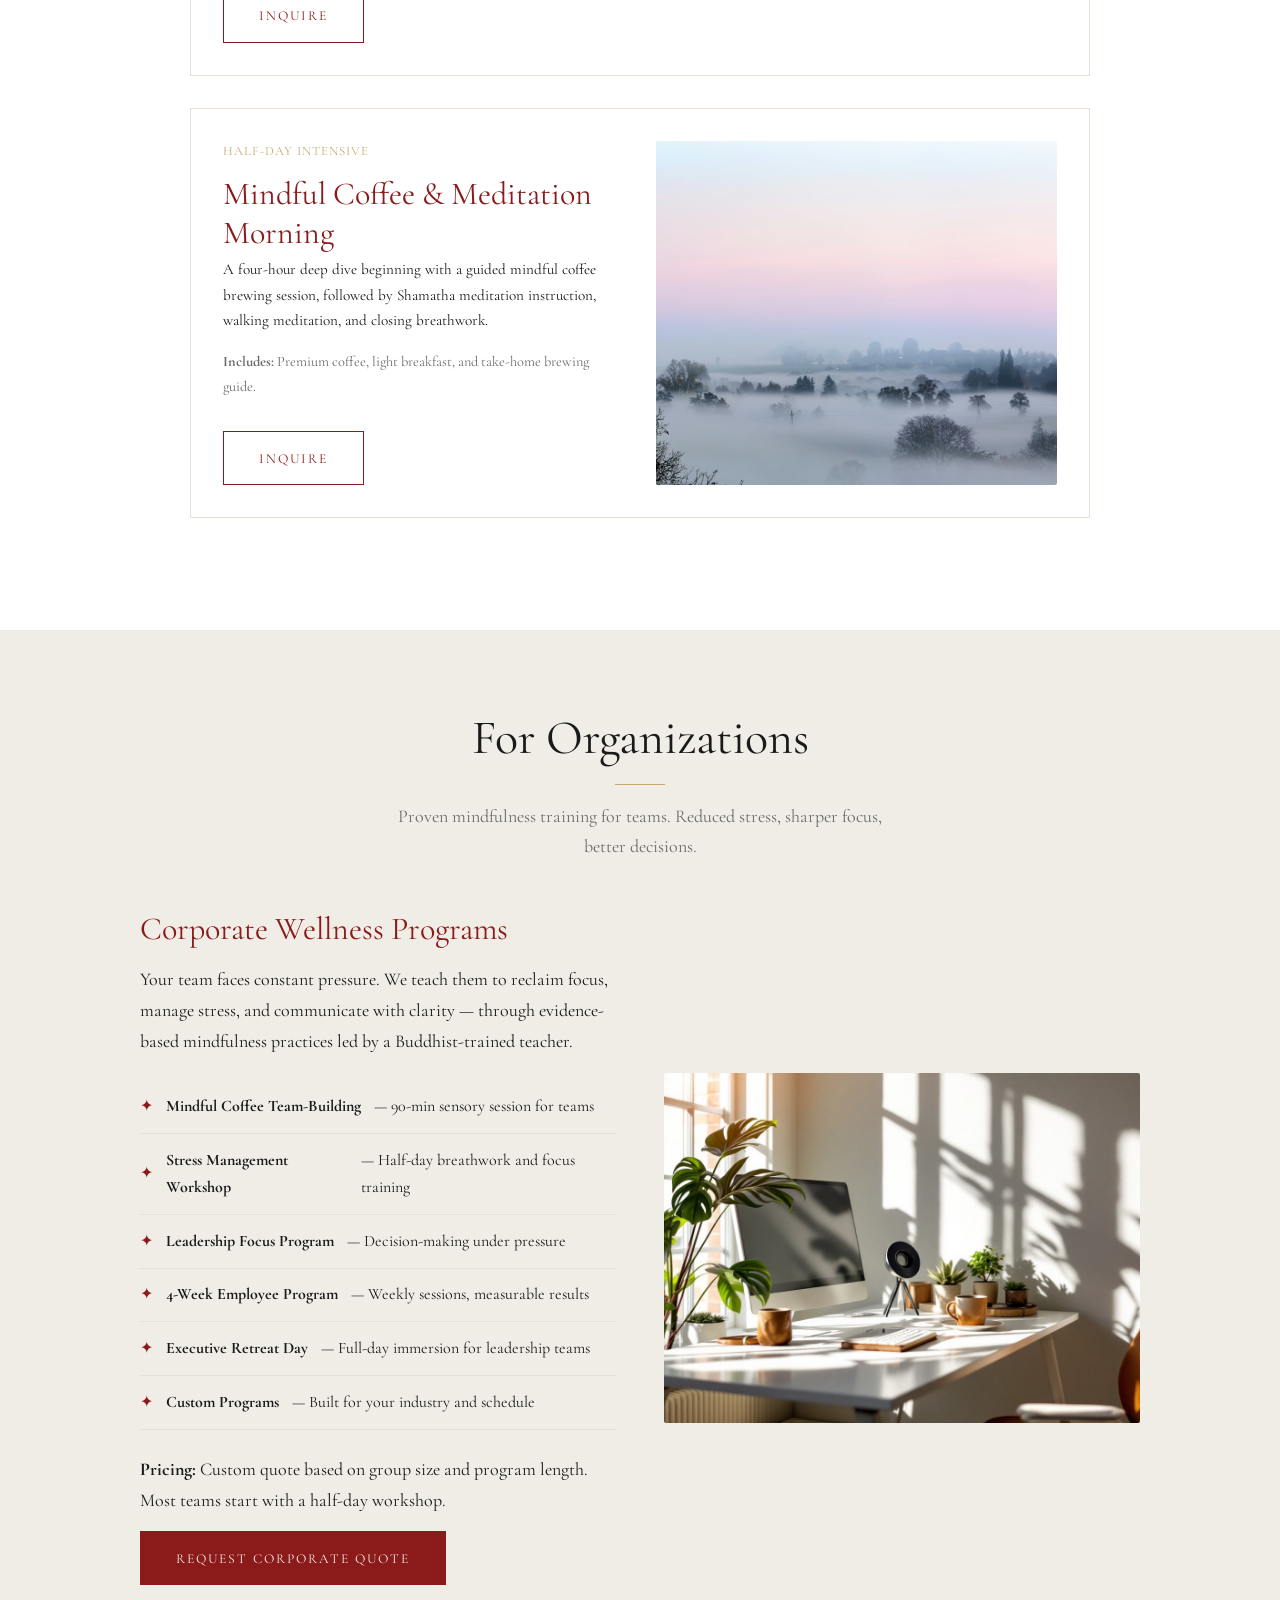
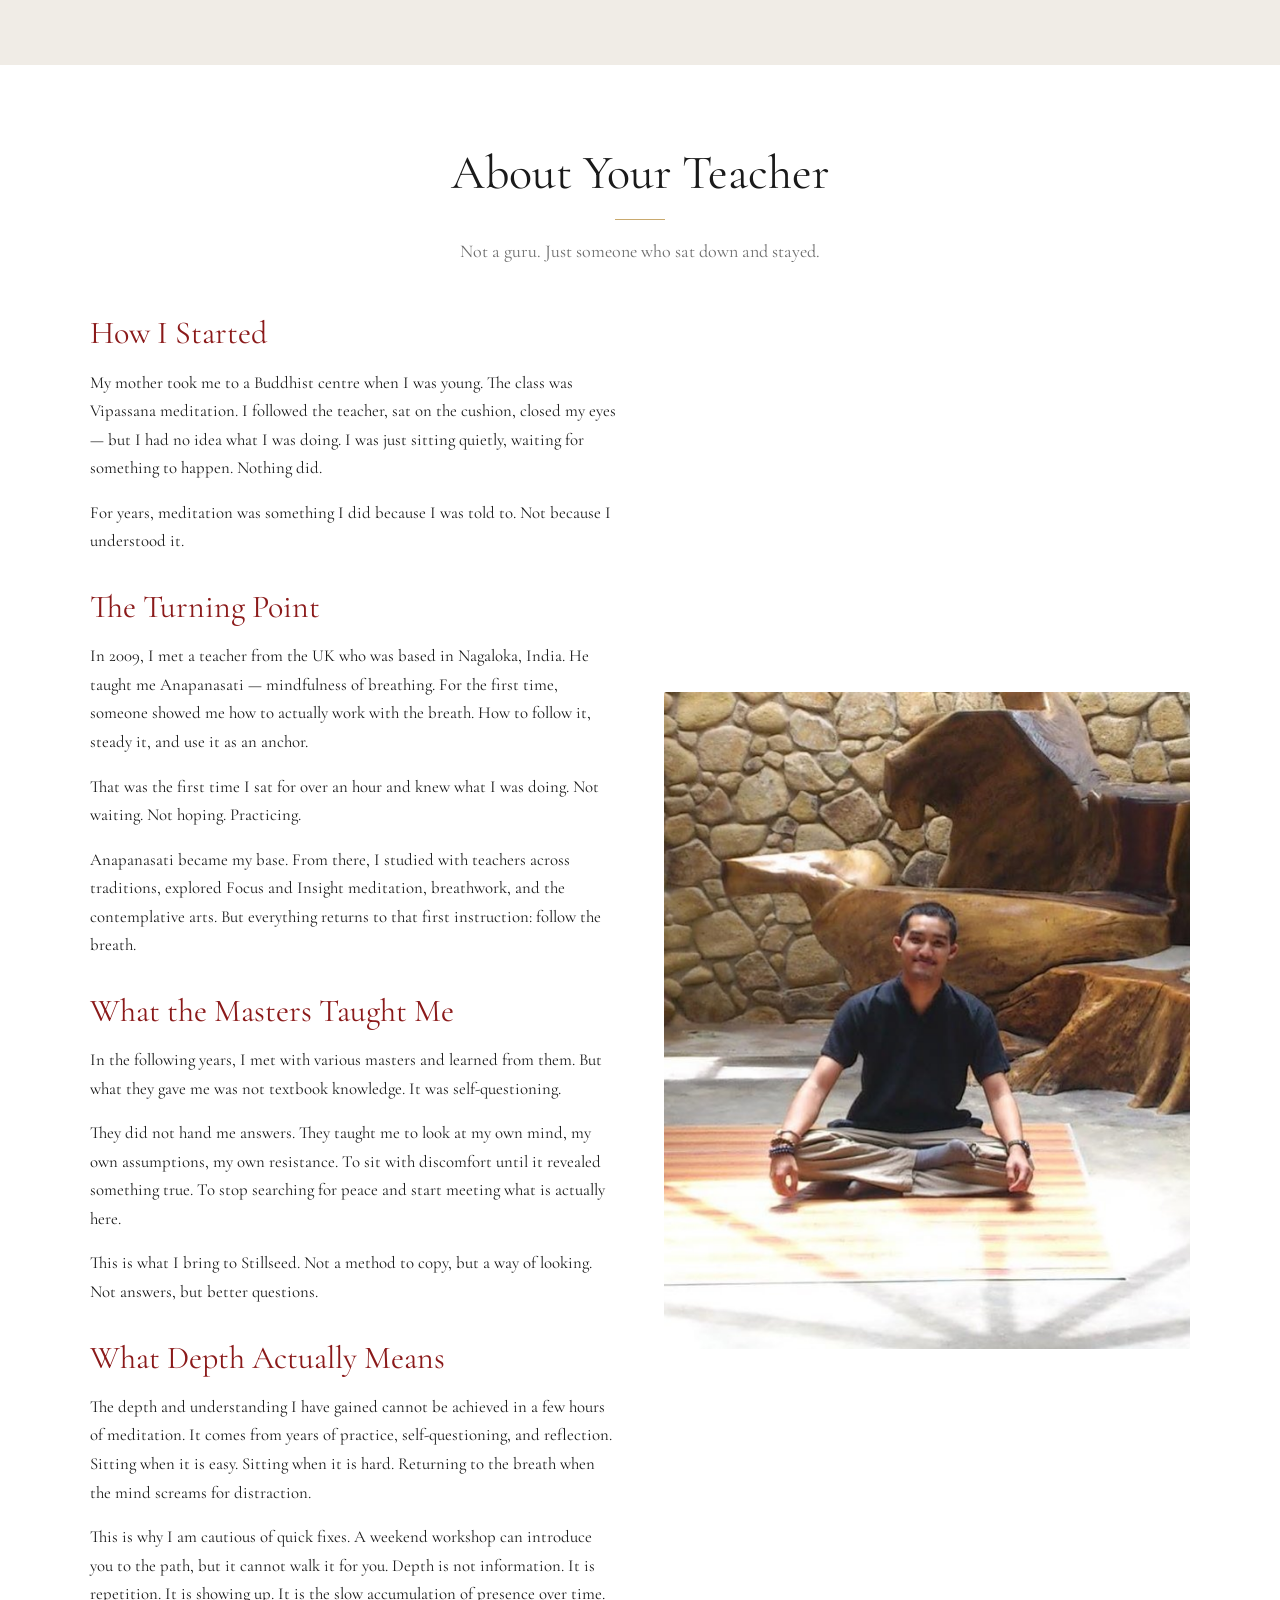
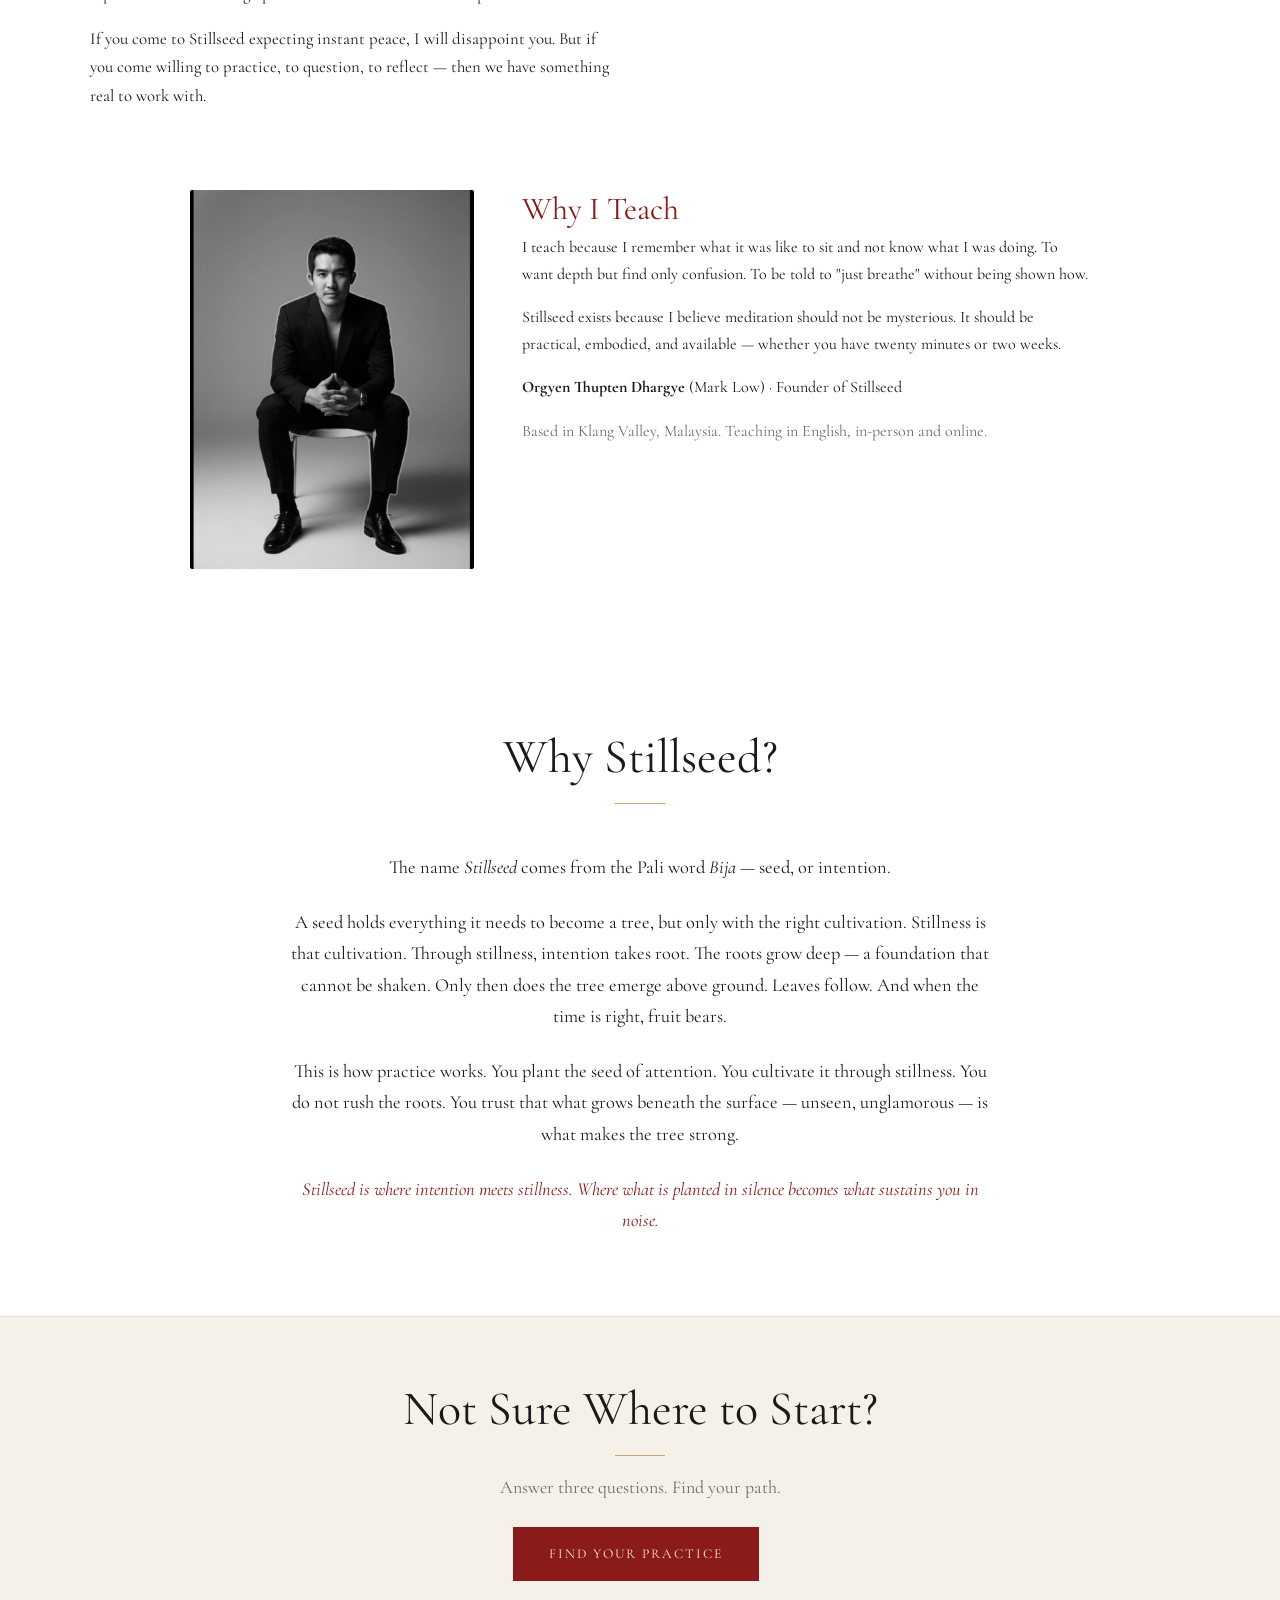
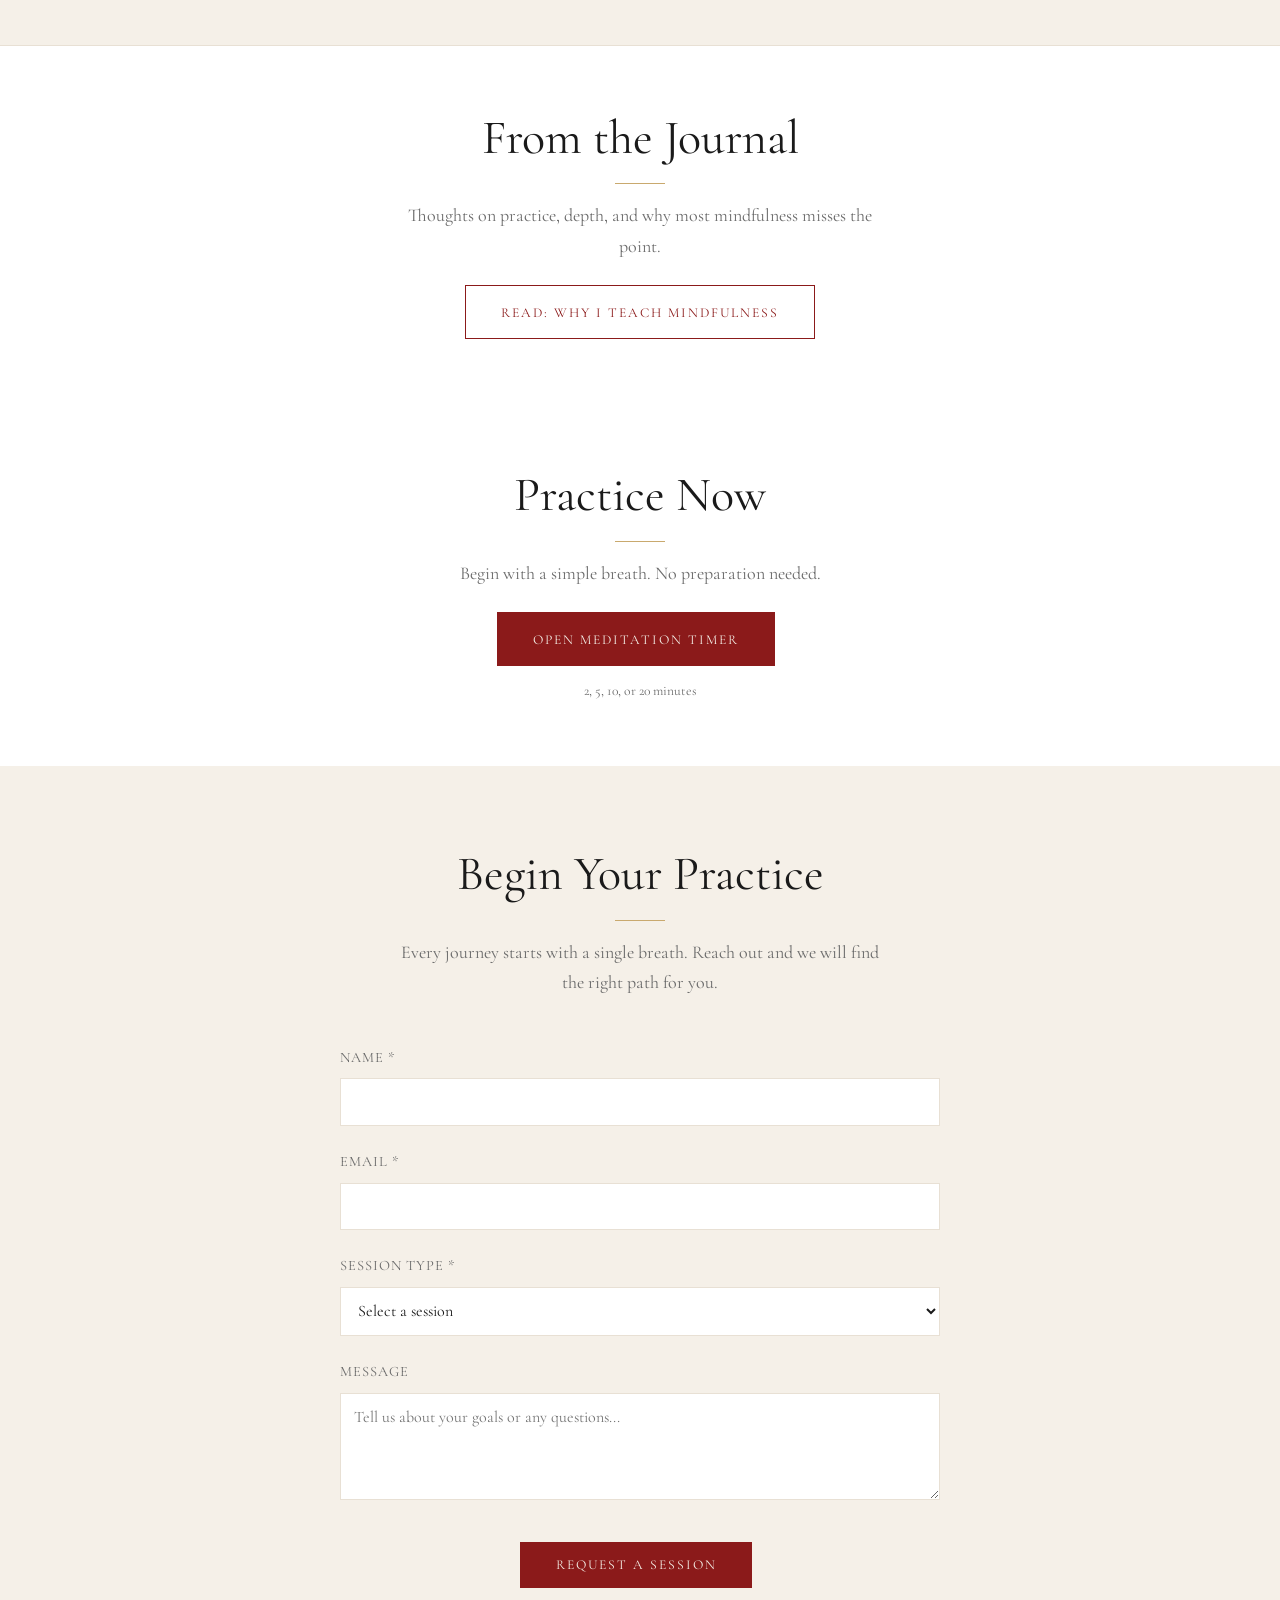
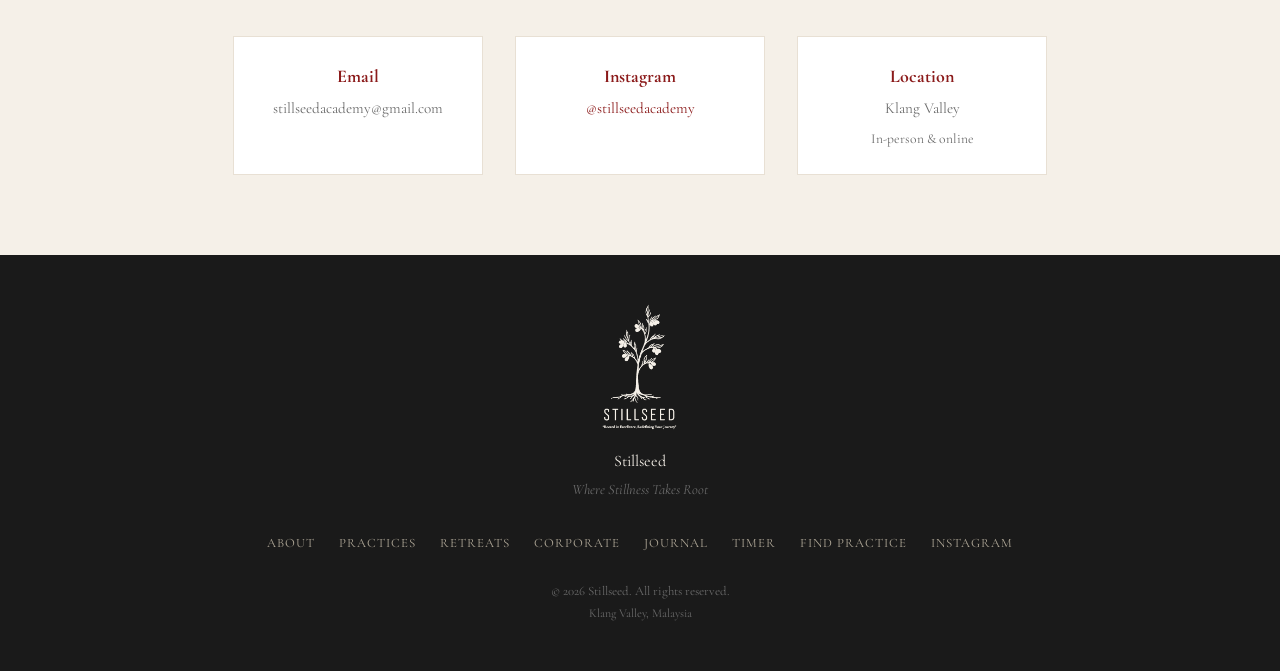
==== commit 8c374d77: "Add files via upload" ====
--- a/index.html
+++ b/index.html
@@ -158,14 +158,25 @@
     <div class="section-header">
       <h2>About Your Teacher</h2>
       <div class="divider"></div>
-      <p>Trained for over a decade. Teaching from lived practice, not theory.</p>
+      <p>Not a guru. Just someone who sat down and stayed.</p>
     </div>
     <div class="philosophy-grid" style="margin-bottom: 4rem;">
       <div class="philosophy-text">
-        <h3>Why Depth Matters</h3>
-        <p>Most mindfulness today is a quick fix — an app, a weekend certificate, a trend. Stillseed is different because it is rooted in sustained practice.</p>
-        <p>I have spent over ten years studying Focus and Insight meditation with Buddhist teachers across traditions. I practice daily. I still sit. I still learn. This is not a credential — it is a way of life that I share because it has changed mine.</p>
-        <p>The coffee ritual, the breathwork, the retreats — all of it comes from direct experience. When you learn from someone who still practices, you feel the difference immediately.</p>
+        <h3>How I Started</h3>
+        <p>My mother took me to a Buddhist centre when I was young. The class was Vipassana meditation. I followed the teacher, sat on the cushion, closed my eyes — but I had no idea what I was doing. I was just sitting quietly, waiting for something to happen. Nothing did.</p>
+        <p>For years, meditation was something I did because I was told to. Not because I understood it.</p>
+        <h3 style="margin-top: 2rem;">The Turning Point</h3>
+        <p>In 2009, I met a teacher from the UK who was based in Nagaloka, India. He taught me Anapanasati — mindfulness of breathing. For the first time, someone showed me how to actually work with the breath. How to follow it, steady it, and use it as an anchor.</p>
+        <p>That was the first time I sat for over an hour and knew what I was doing. Not waiting. Not hoping. Practicing.</p>
+        <p>Anapanasati became my base. From there, I studied with teachers across traditions, explored Focus and Insight meditation, breathwork, and the contemplative arts. But everything returns to that first instruction: follow the breath.</p>
+        <h3 style="margin-top: 2rem;">What the Masters Taught Me</h3>
+        <p>In the following years, I met with various masters and learned from them. But what they gave me was not textbook knowledge. It was self-questioning.</p>
+        <p>They did not hand me answers. They taught me to look at my own mind, my own assumptions, my own resistance. To sit with discomfort until it revealed something true. To stop searching for peace and start meeting what is actually here.</p>
+        <p>This is what I bring to Stillseed. Not a method to copy, but a way of looking. Not answers, but better questions.</p>
+        <h3 style="margin-top: 2rem;">What Depth Actually Means</h3>
+        <p>The depth and understanding I have gained cannot be achieved in a few hours of meditation. It comes from years of practice, self-questioning, and reflection. Sitting when it is easy. Sitting when it is hard. Returning to the breath when the mind screams for distraction.</p>
+        <p>This is why I am cautious of quick fixes. A weekend workshop can introduce you to the path, but it cannot walk it for you. Depth is not information. It is repetition. It is showing up. It is the slow accumulation of presence over time.</p>
+        <p>If you come to Stillseed expecting instant peace, I will disappoint you. But if you come willing to practice, to question, to reflect — then we have something real to work with.</p>
       </div>
       <div class="philosophy-image">
         <img src="images/teacher-meditation.jpg" alt="Orgyen Thupten Dhargye in meditation" style="width:100%; aspect-ratio:4/5; object-fit:cover; object-position:center 20%; border-radius:2px;">
@@ -176,13 +187,25 @@
         <img src="images/teacher-portrait.jpg" alt="Orgyen Thupten Dhargye">
       </div>
       <div class="teacher-info">
-        <h3>Orgyen Thupten Dhargye</h3>
-        <p class="teacher-name">(Mark Low) · Founder of Stillseed</p>
-        <p><strong>Training:</strong> 10+ years of Buddhist meditation practice across multiple traditions. Trained in classical Focus and Insight meditation techniques under recognized teachers.</p>
-        <p><strong>Teaching:</strong> Private sessions, group classes, weekend retreats, and corporate programs in Klang Valley and online. Sessions available in English.</p>
-        <p><strong>Approach:</strong> Combines classical meditation with embodied daily practices — mindful coffee brewing, conscious breathwork, and sensory awareness. Designed for modern professionals who need depth without leaving their lives.</p>
-        <p><strong>Location:</strong> Based in Klang Valley, Malaysia. In-person sessions available locally. Online sessions available worldwide.</p>
-      </div>
+        <h3>Why I Teach</h3>
+        <p>I teach because I remember what it was like to sit and not know what I was doing. To want depth but find only confusion. To be told to "just breathe" without being shown how.</p>
+        <p>Stillseed exists because I believe meditation should not be mysterious. It should be practical, embodied, and available — whether you have twenty minutes or two weeks.</p>
+        <p><strong>Orgyen Thupten Dhargye</strong> (Mark Low) · Founder of Stillseed</p>
+        <p style="margin-top: 1rem; color: var(--gray);">Based in Klang Valley, Malaysia. Teaching in English, in-person and online.</p>
+      </div>
+    </div>
+  </section>
+
+  <section style="background: var(--white); padding: 5rem 5%; text-align: center;">
+    <div class="section-header">
+      <h2>Why Stillseed?</h2>
+      <div class="divider"></div>
+    </div>
+    <div style="max-width: 700px; margin: 0 auto;">
+      <p style="font-size: 1.15rem; margin-bottom: 1.5rem;">The name <em>Stillseed</em> comes from the Pali word <em>Bija</em> — seed, or intention.</p>
+      <p style="font-size: 1.15rem; margin-bottom: 1.5rem;">A seed holds everything it needs to become a tree, but only with the right cultivation. Stillness is that cultivation. Through stillness, intention takes root. The roots grow deep — a foundation that cannot be shaken. Only then does the tree emerge above ground. Leaves follow. And when the time is right, fruit bears.</p>
+      <p style="font-size: 1.15rem; margin-bottom: 1.5rem;">This is how practice works. You plant the seed of attention. You cultivate it through stillness. You do not rush the roots. You trust that what grows beneath the surface — unseen, unglamorous — is what makes the tree strong.</p>
+      <p style="font-size: 1.15rem; font-style: italic; color: var(--burgundy);">Stillseed is where intention meets stillness. Where what is planted in silence becomes what sustains you in noise.</p>
     </div>
   </section>
 
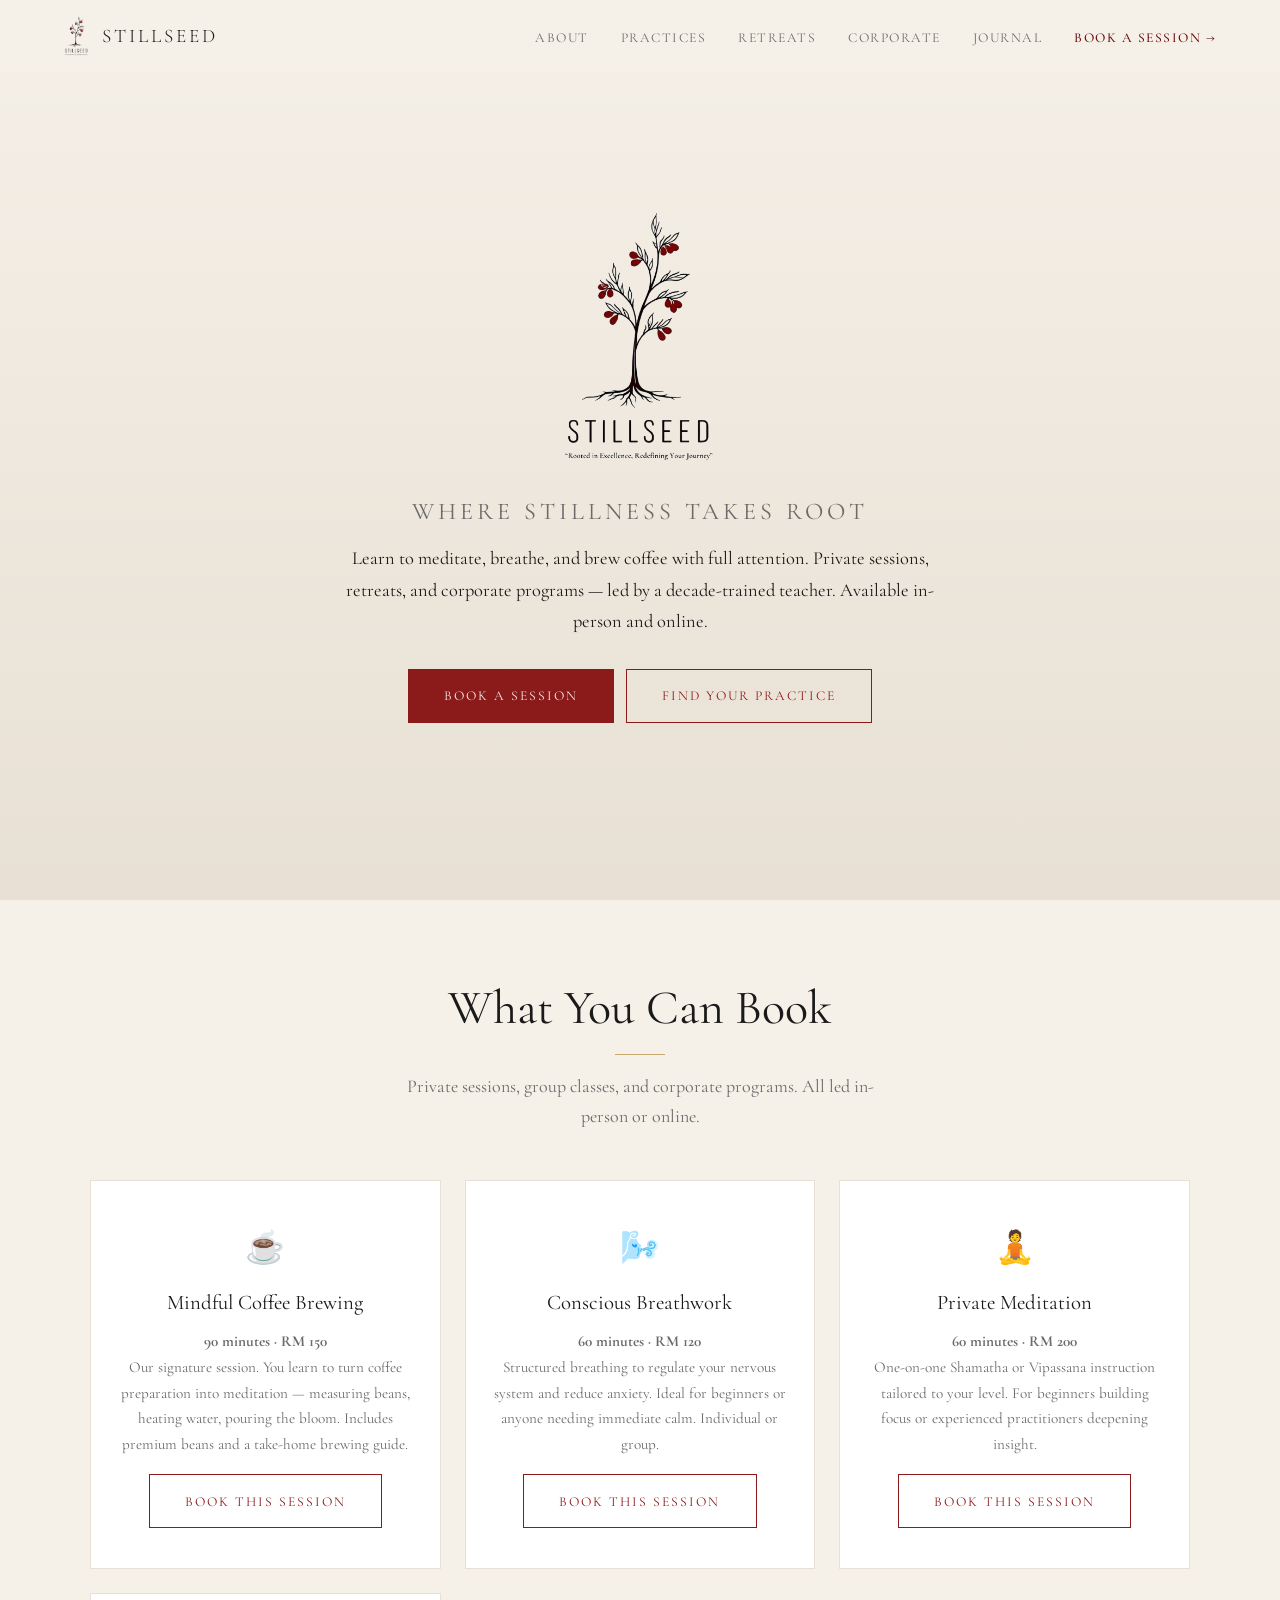
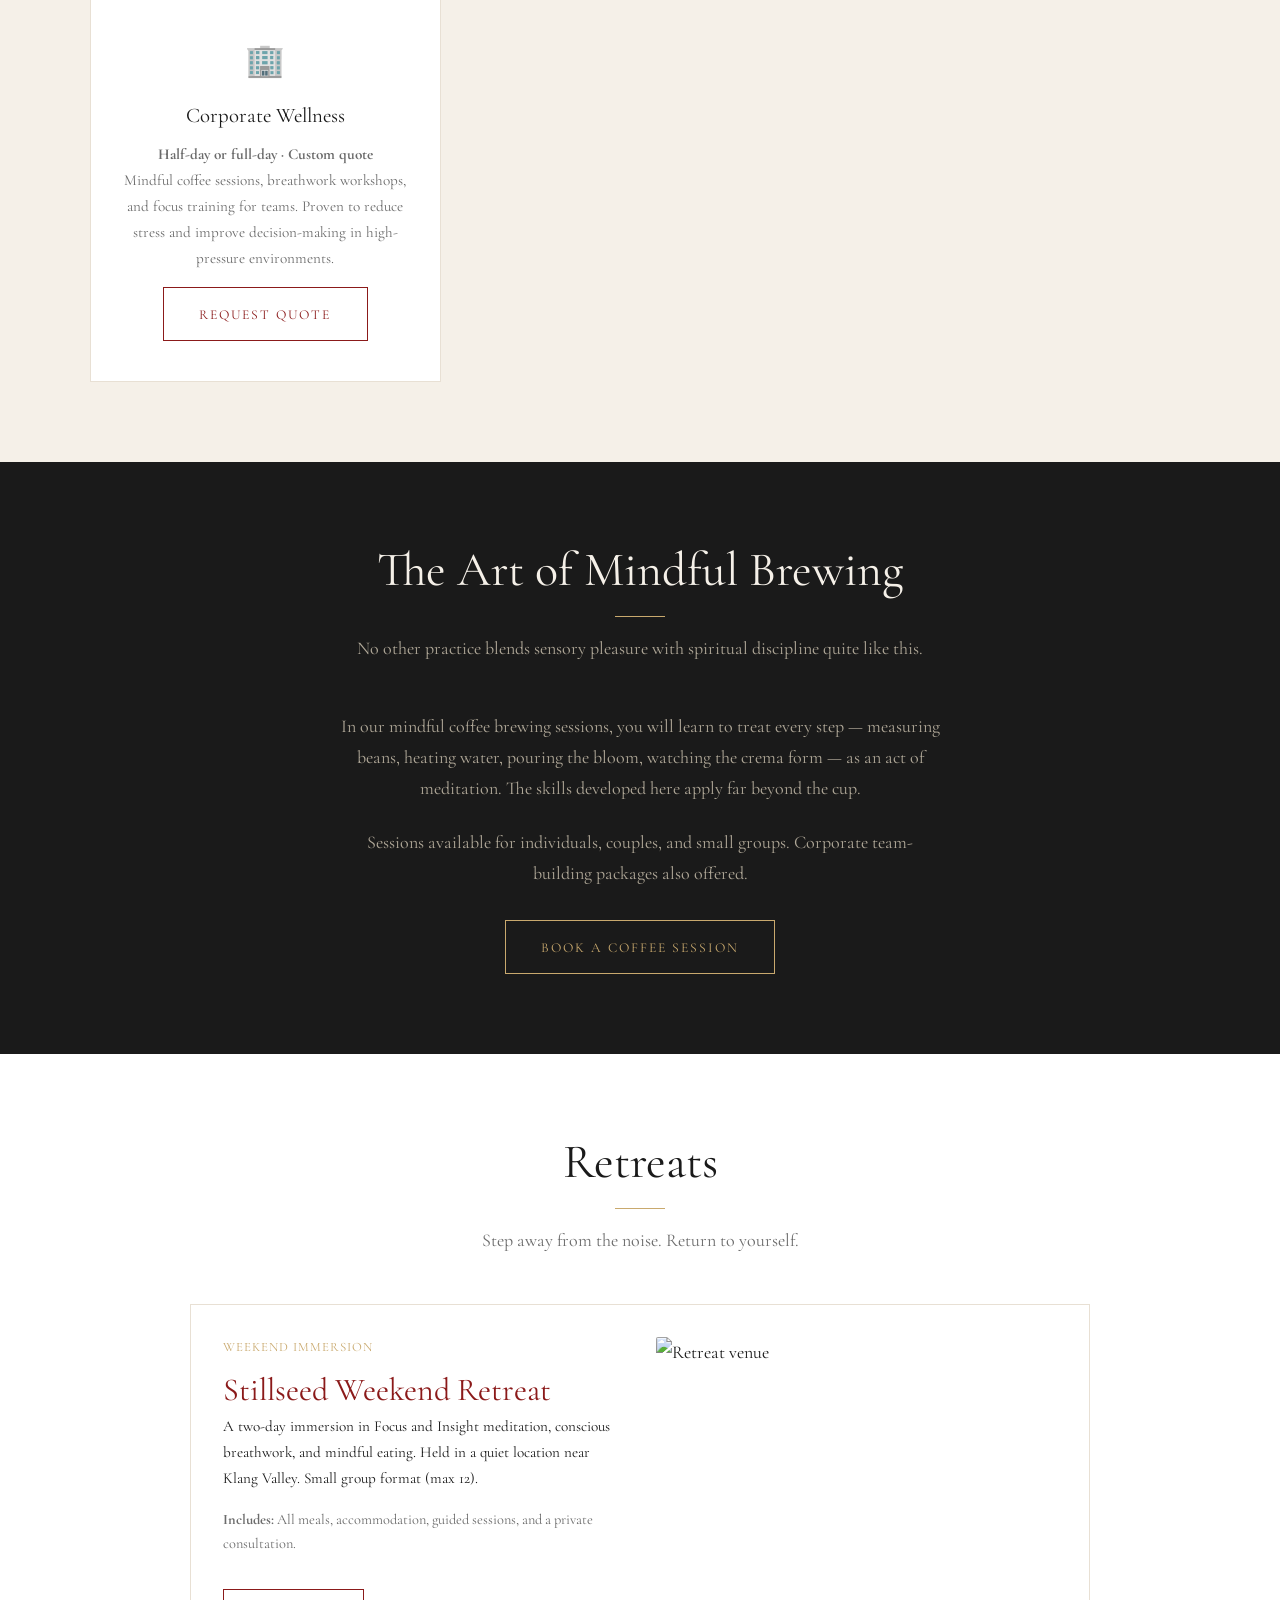
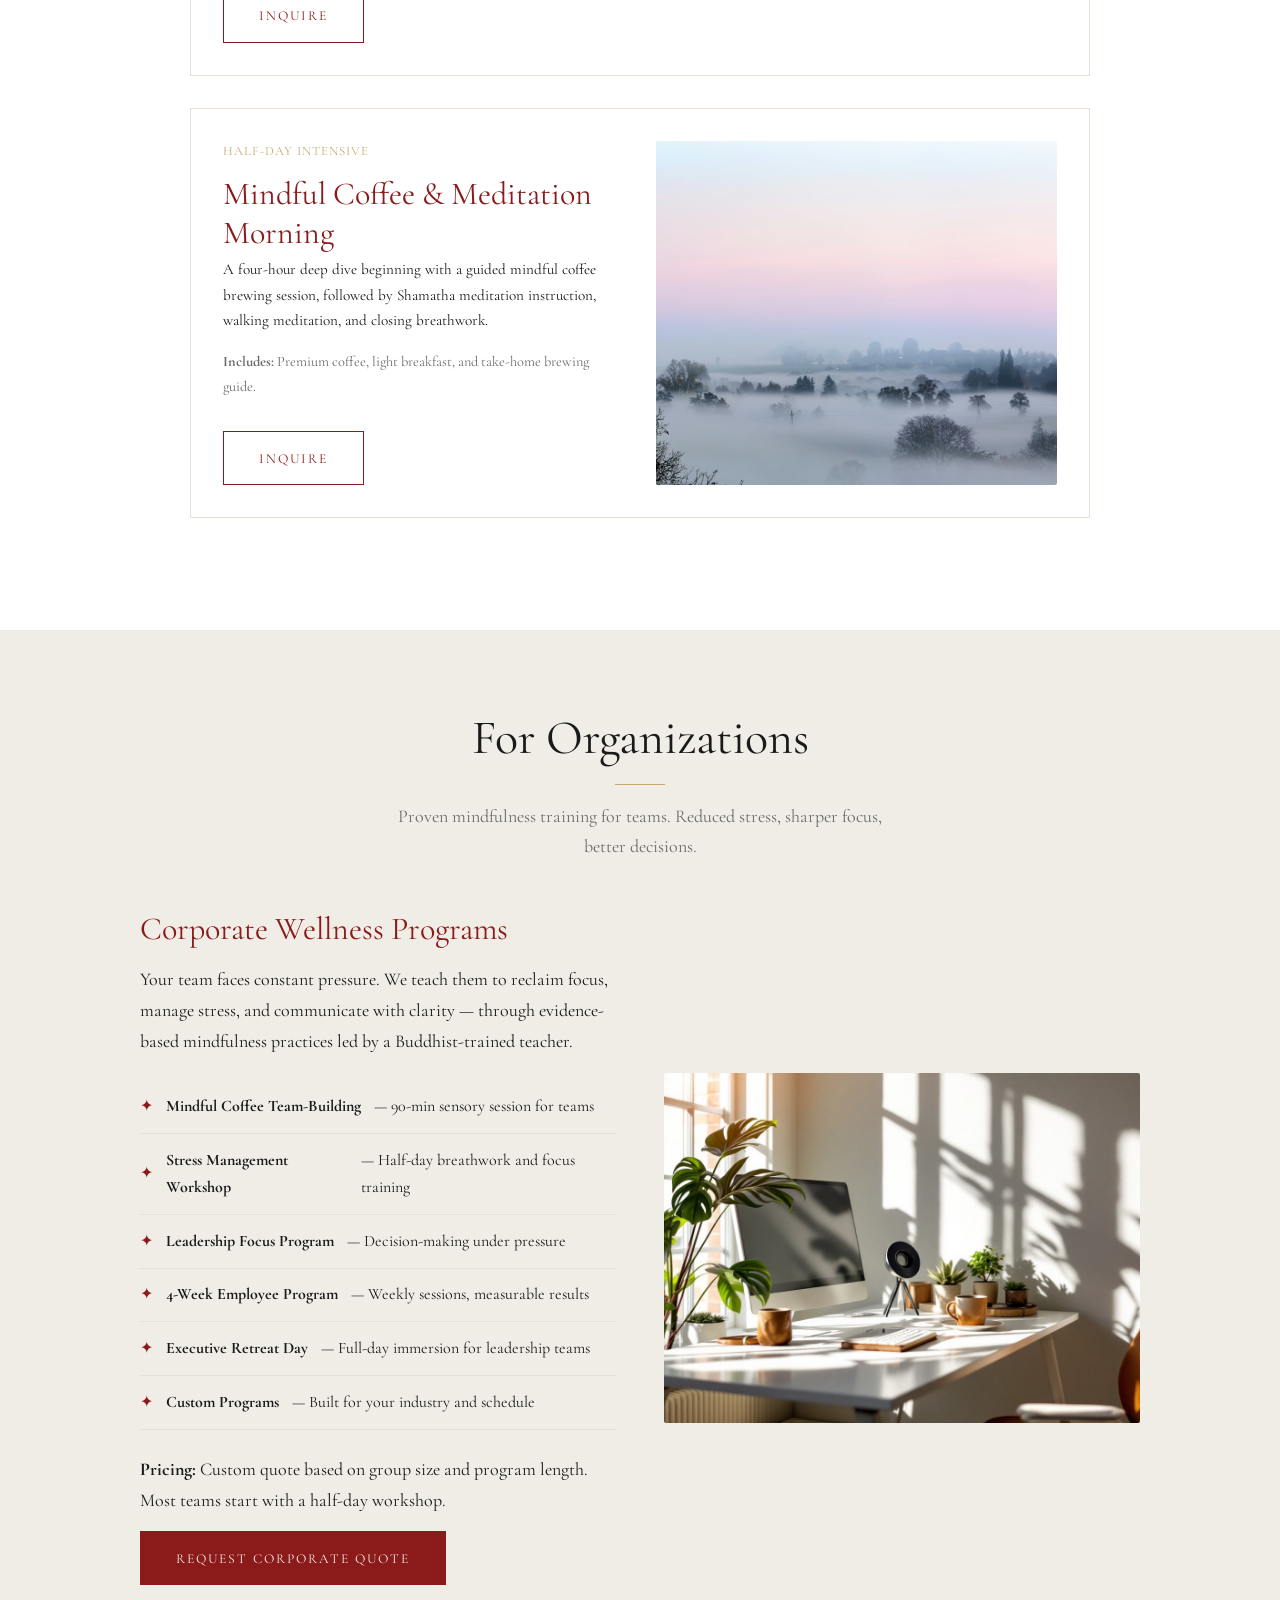
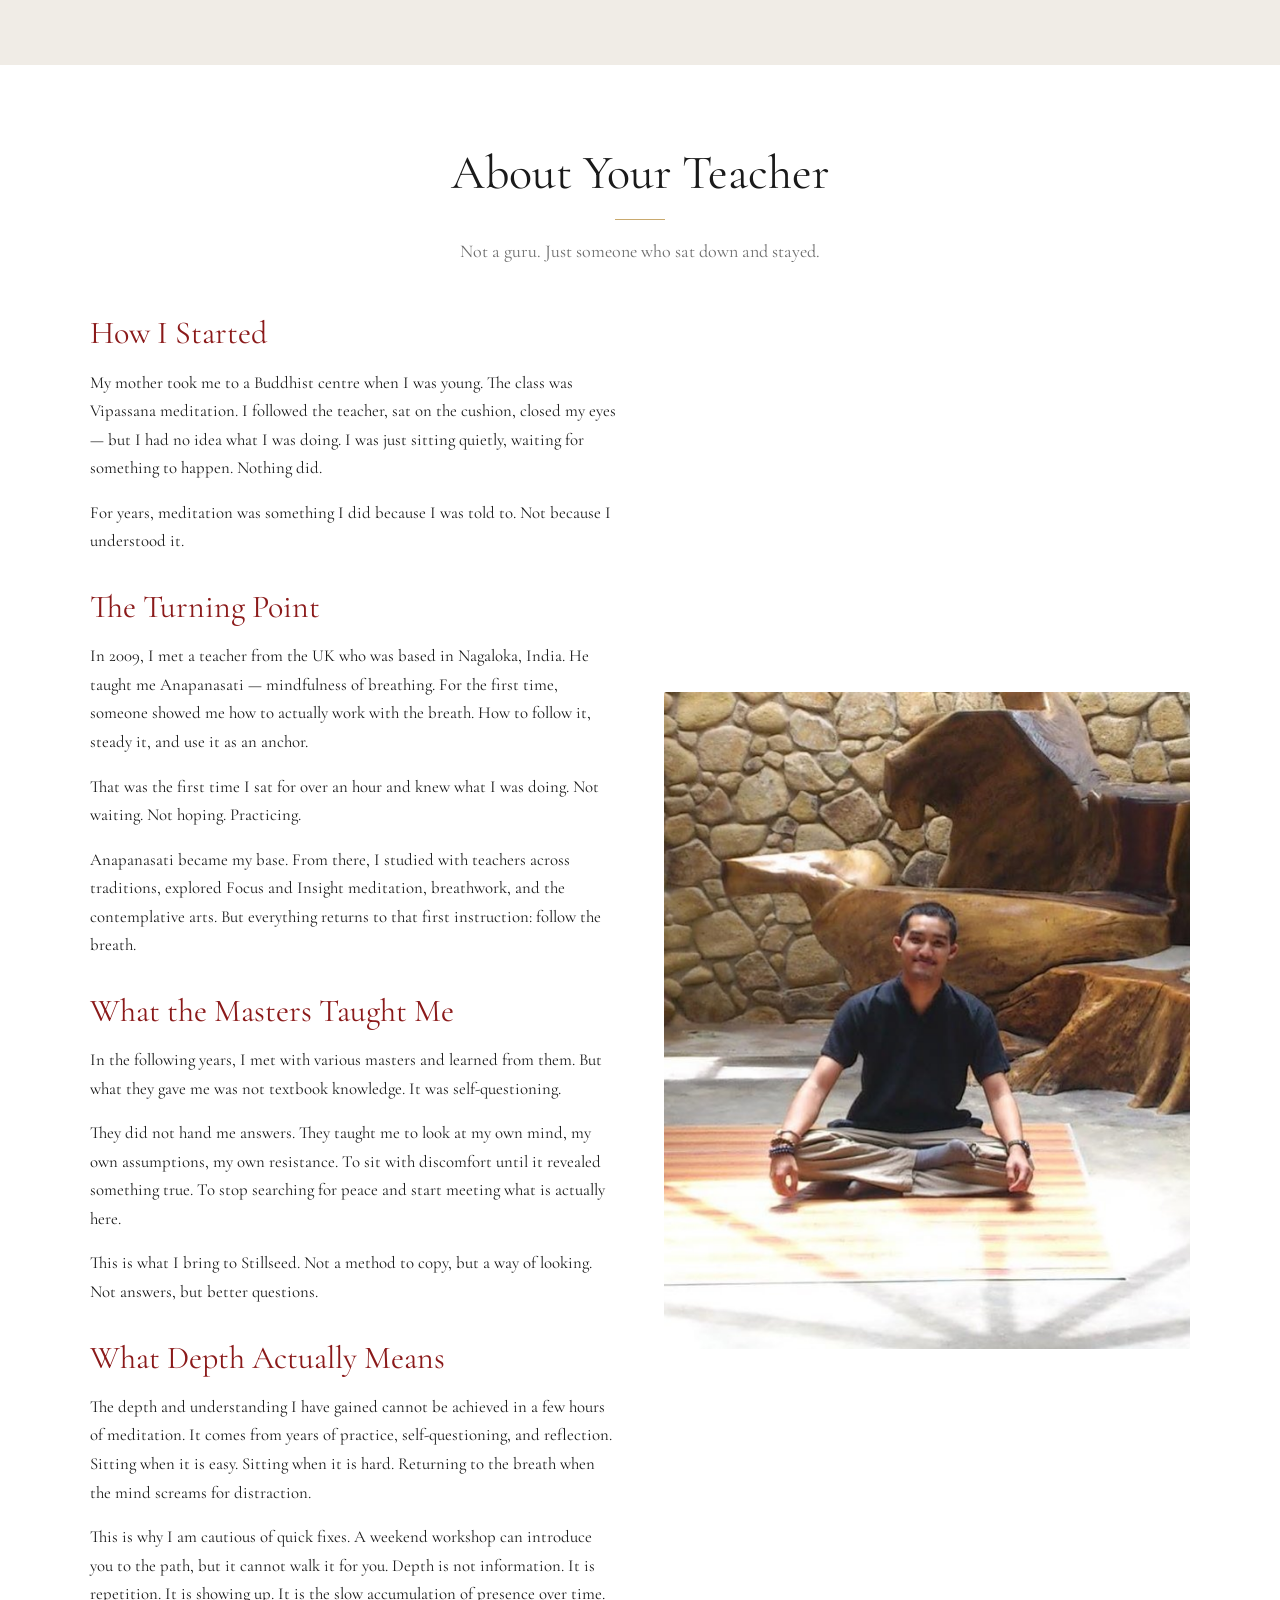
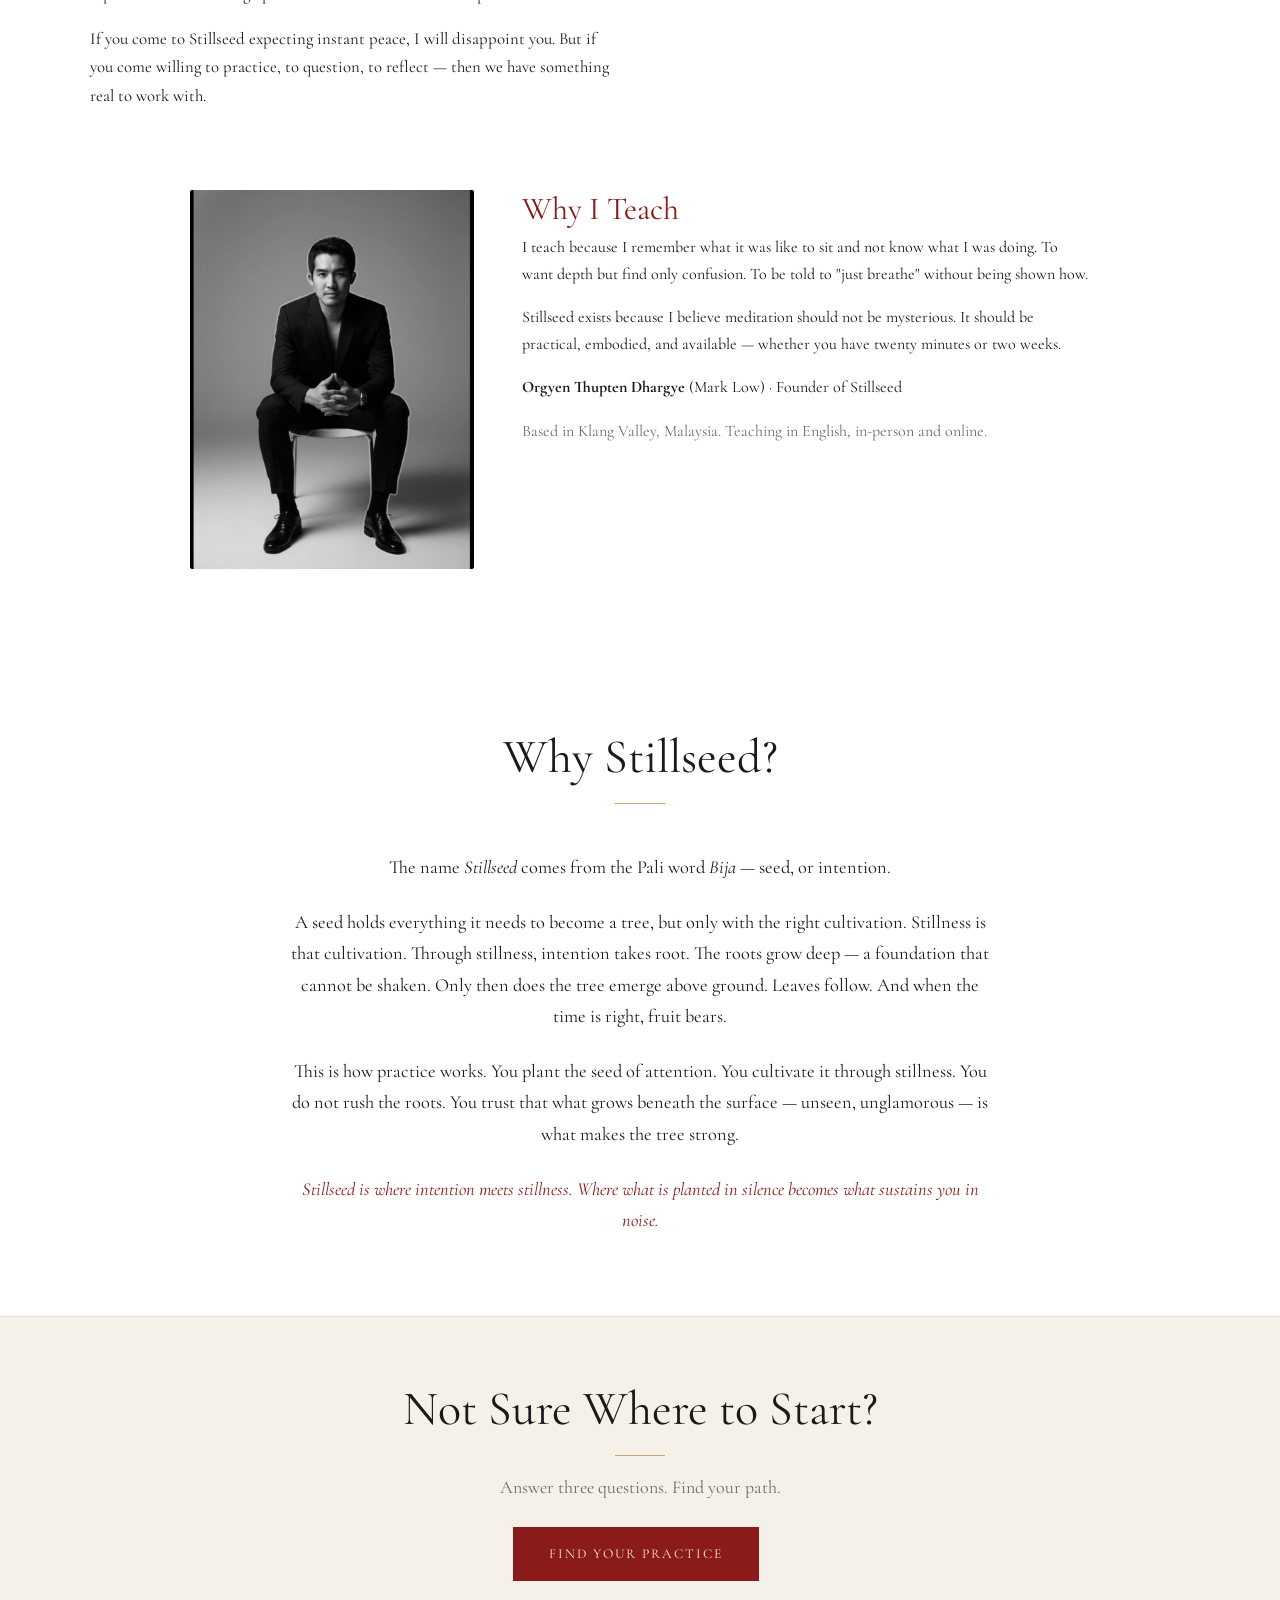
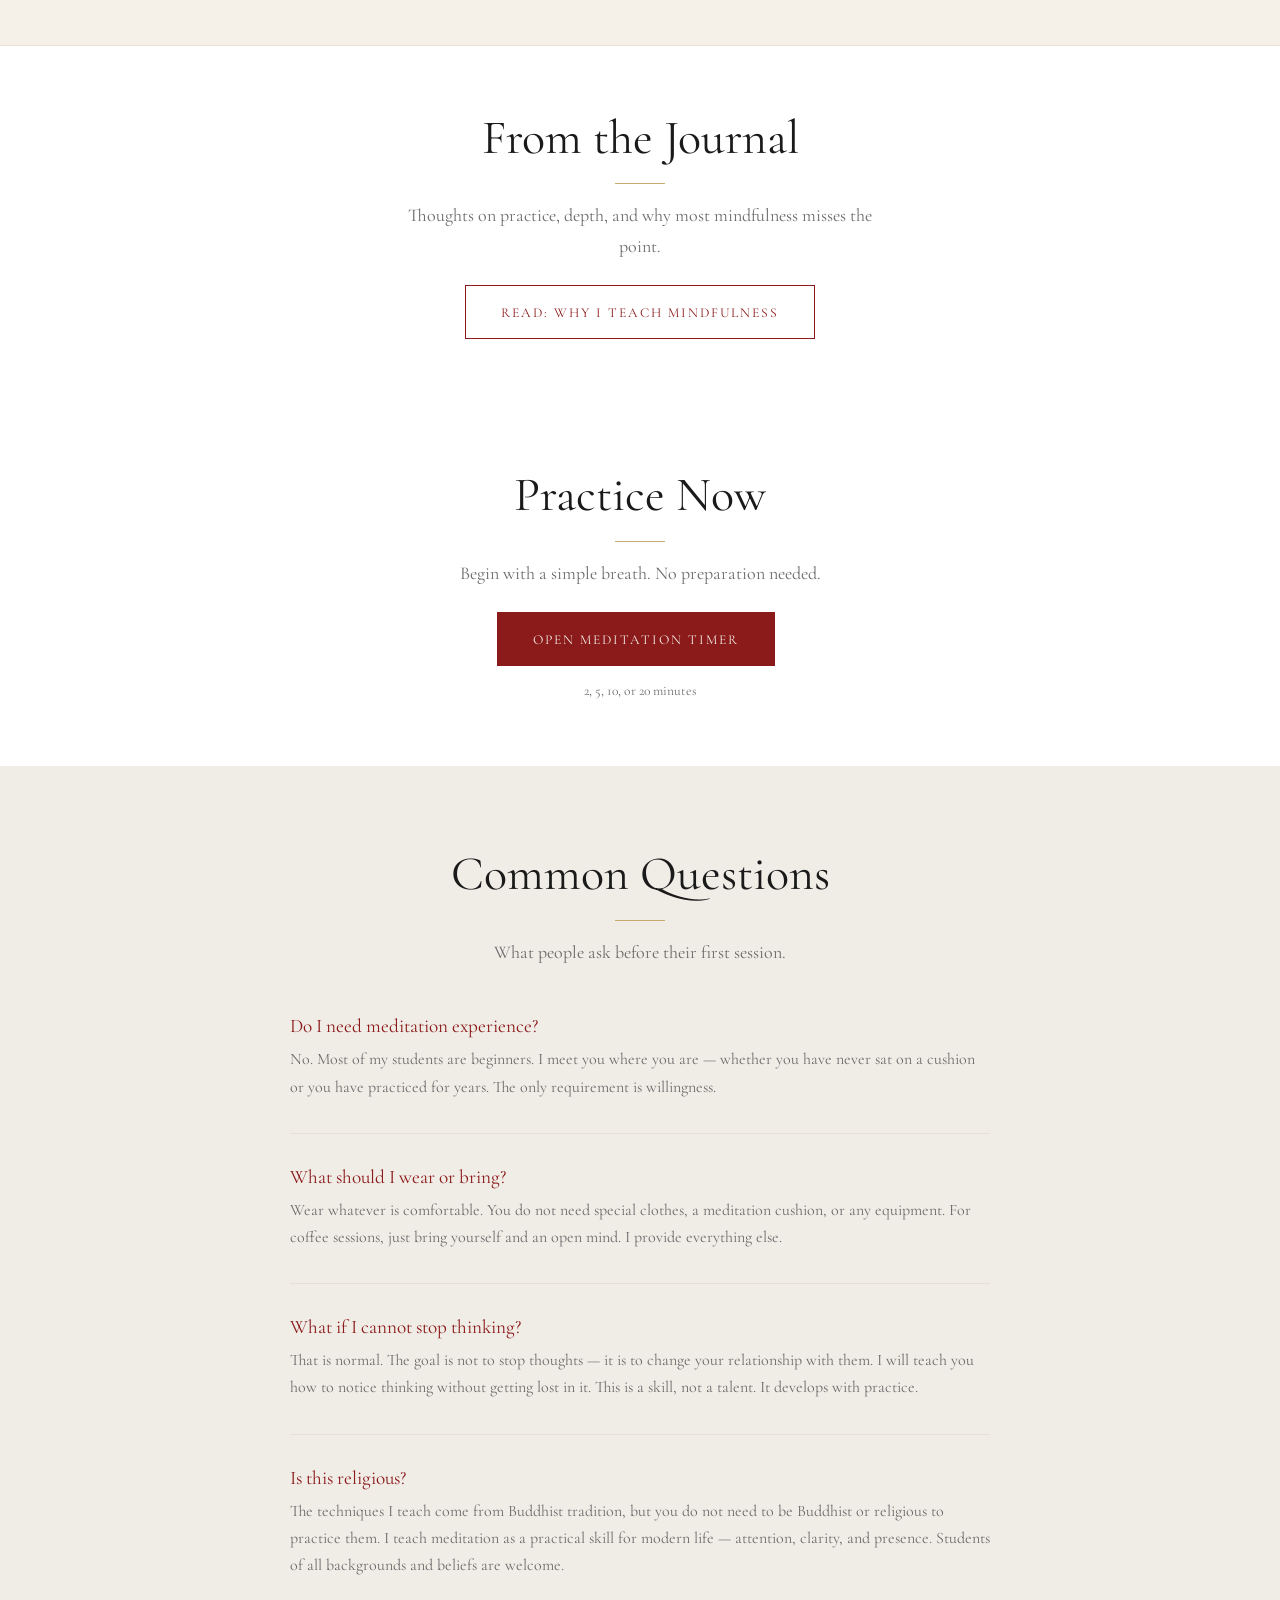
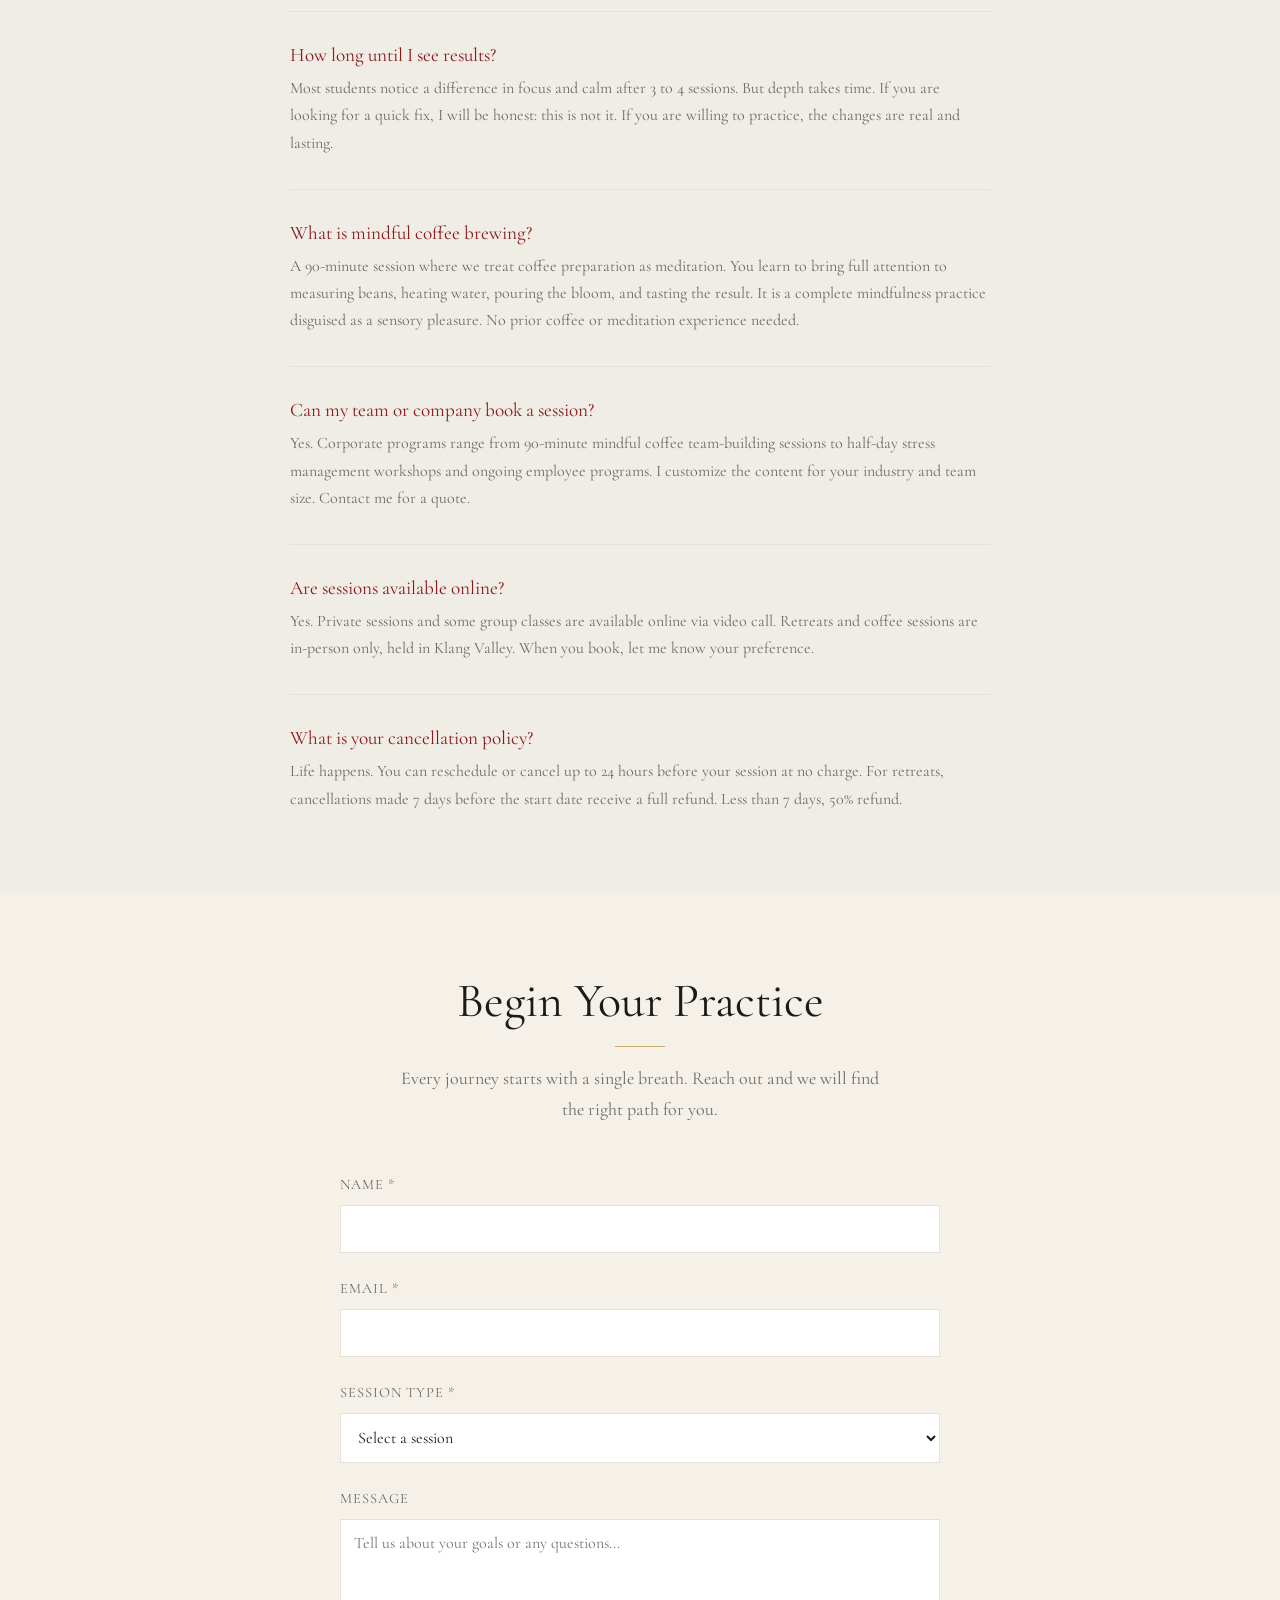
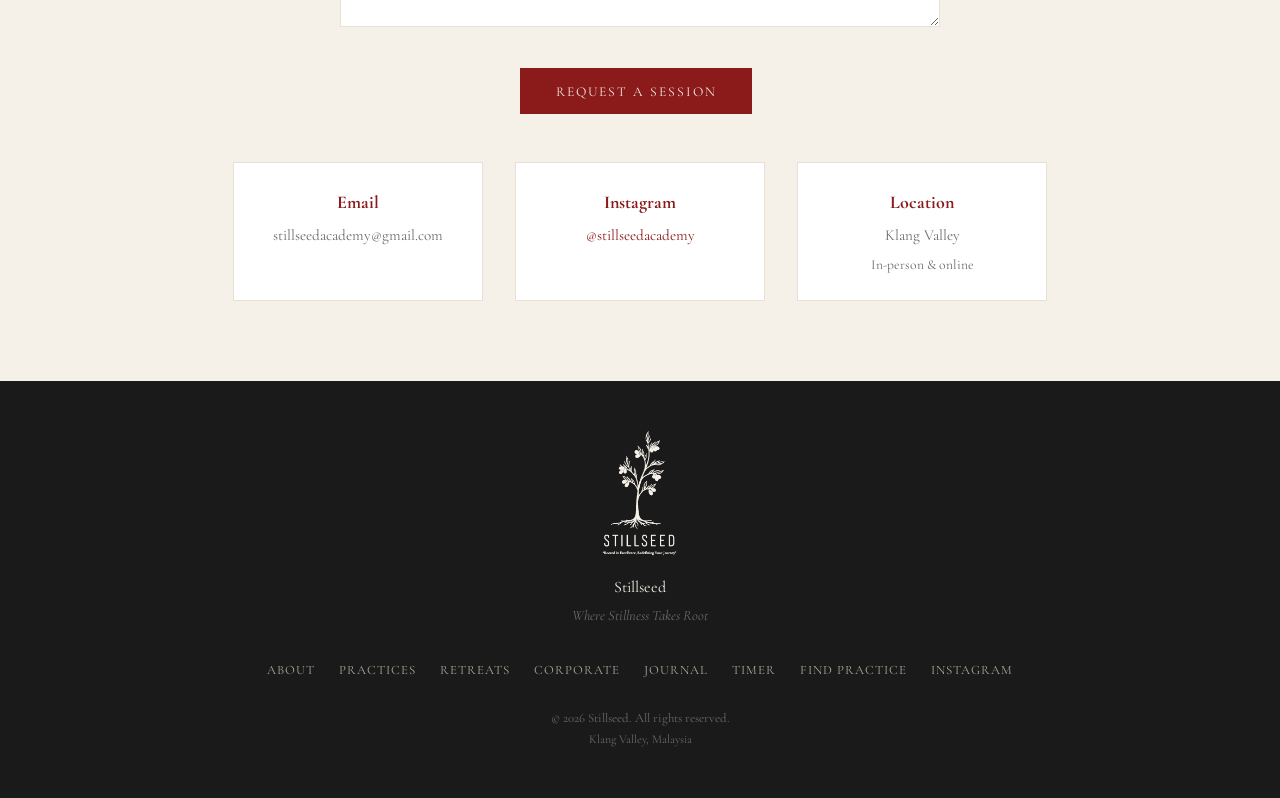
==== commit 975cbd96: "Add files via upload" ====
--- a/index.html
+++ b/index.html
@@ -231,6 +231,62 @@
     <p style="font-size:0.85rem; color:var(--gray); margin-top:0.8rem;">2, 5, 10, or 20 minutes</p>
   </section>
 
+  <section style="background: #f0ece6; padding: 5rem 5%; text-align: center;">
+    <div class="section-header">
+      <h2>Common Questions</h2>
+      <div class="divider"></div>
+      <p>What people ask before their first session.</p>
+    </div>
+    <div style="max-width: 700px; margin: 0 auto; text-align: left;">
+
+      <div style="margin-bottom: 2rem; padding-bottom: 2rem; border-bottom: 1px solid #E8E0D4;">
+        <h3 style="font-size: 1.2rem; margin-bottom: 0.5rem; color: var(--burgundy);">Do I need meditation experience?</h3>
+        <p style="color: var(--gray); font-size: 1rem;">No. Most of my students are beginners. I meet you where you are — whether you have never sat on a cushion or you have practiced for years. The only requirement is willingness.</p>
+      </div>
+
+      <div style="margin-bottom: 2rem; padding-bottom: 2rem; border-bottom: 1px solid #E8E0D4;">
+        <h3 style="font-size: 1.2rem; margin-bottom: 0.5rem; color: var(--burgundy);">What should I wear or bring?</h3>
+        <p style="color: var(--gray); font-size: 1rem;">Wear whatever is comfortable. You do not need special clothes, a meditation cushion, or any equipment. For coffee sessions, just bring yourself and an open mind. I provide everything else.</p>
+      </div>
+
+      <div style="margin-bottom: 2rem; padding-bottom: 2rem; border-bottom: 1px solid #E8E0D4;">
+        <h3 style="font-size: 1.2rem; margin-bottom: 0.5rem; color: var(--burgundy);">What if I cannot stop thinking?</h3>
+        <p style="color: var(--gray); font-size: 1rem;">That is normal. The goal is not to stop thoughts — it is to change your relationship with them. I will teach you how to notice thinking without getting lost in it. This is a skill, not a talent. It develops with practice.</p>
+      </div>
+
+      <div style="margin-bottom: 2rem; padding-bottom: 2rem; border-bottom: 1px solid #E8E0D4;">
+        <h3 style="font-size: 1.2rem; margin-bottom: 0.5rem; color: var(--burgundy);">Is this religious?</h3>
+        <p style="color: var(--gray); font-size: 1rem;">The techniques I teach come from Buddhist tradition, but you do not need to be Buddhist or religious to practice them. I teach meditation as a practical skill for modern life — attention, clarity, and presence. Students of all backgrounds and beliefs are welcome.</p>
+      </div>
+
+      <div style="margin-bottom: 2rem; padding-bottom: 2rem; border-bottom: 1px solid #E8E0D4;">
+        <h3 style="font-size: 1.2rem; margin-bottom: 0.5rem; color: var(--burgundy);">How long until I see results?</h3>
+        <p style="color: var(--gray); font-size: 1rem;">Most students notice a difference in focus and calm after 3 to 4 sessions. But depth takes time. If you are looking for a quick fix, I will be honest: this is not it. If you are willing to practice, the changes are real and lasting.</p>
+      </div>
+
+      <div style="margin-bottom: 2rem; padding-bottom: 2rem; border-bottom: 1px solid #E8E0D4;">
+        <h3 style="font-size: 1.2rem; margin-bottom: 0.5rem; color: var(--burgundy);">What is mindful coffee brewing?</h3>
+        <p style="color: var(--gray); font-size: 1rem;">A 90-minute session where we treat coffee preparation as meditation. You learn to bring full attention to measuring beans, heating water, pouring the bloom, and tasting the result. It is a complete mindfulness practice disguised as a sensory pleasure. No prior coffee or meditation experience needed.</p>
+      </div>
+
+      <div style="margin-bottom: 2rem; padding-bottom: 2rem; border-bottom: 1px solid #E8E0D4;">
+        <h3 style="font-size: 1.2rem; margin-bottom: 0.5rem; color: var(--burgundy);">Can my team or company book a session?</h3>
+        <p style="color: var(--gray); font-size: 1rem;">Yes. Corporate programs range from 90-minute mindful coffee team-building sessions to half-day stress management workshops and ongoing employee programs. I customize the content for your industry and team size. Contact me for a quote.</p>
+      </div>
+
+      <div style="margin-bottom: 2rem; padding-bottom: 2rem; border-bottom: 1px solid #E8E0D4;">
+        <h3 style="font-size: 1.2rem; margin-bottom: 0.5rem; color: var(--burgundy);">Are sessions available online?</h3>
+        <p style="color: var(--gray); font-size: 1rem;">Yes. Private sessions and some group classes are available online via video call. Retreats and coffee sessions are in-person only, held in Klang Valley. When you book, let me know your preference.</p>
+      </div>
+
+      <div>
+        <h3 style="font-size: 1.2rem; margin-bottom: 0.5rem; color: var(--burgundy);">What is your cancellation policy?</h3>
+        <p style="color: var(--gray); font-size: 1rem;">Life happens. You can reschedule or cancel up to 24 hours before your session at no charge. For retreats, cancellations made 7 days before the start date receive a full refund. Less than 7 days, 50% refund.</p>
+      </div>
+
+    </div>
+  </section>
+
   <section class="contact" id="contact">
     <div class="section-header">
       <h2>Begin Your Practice</h2>
